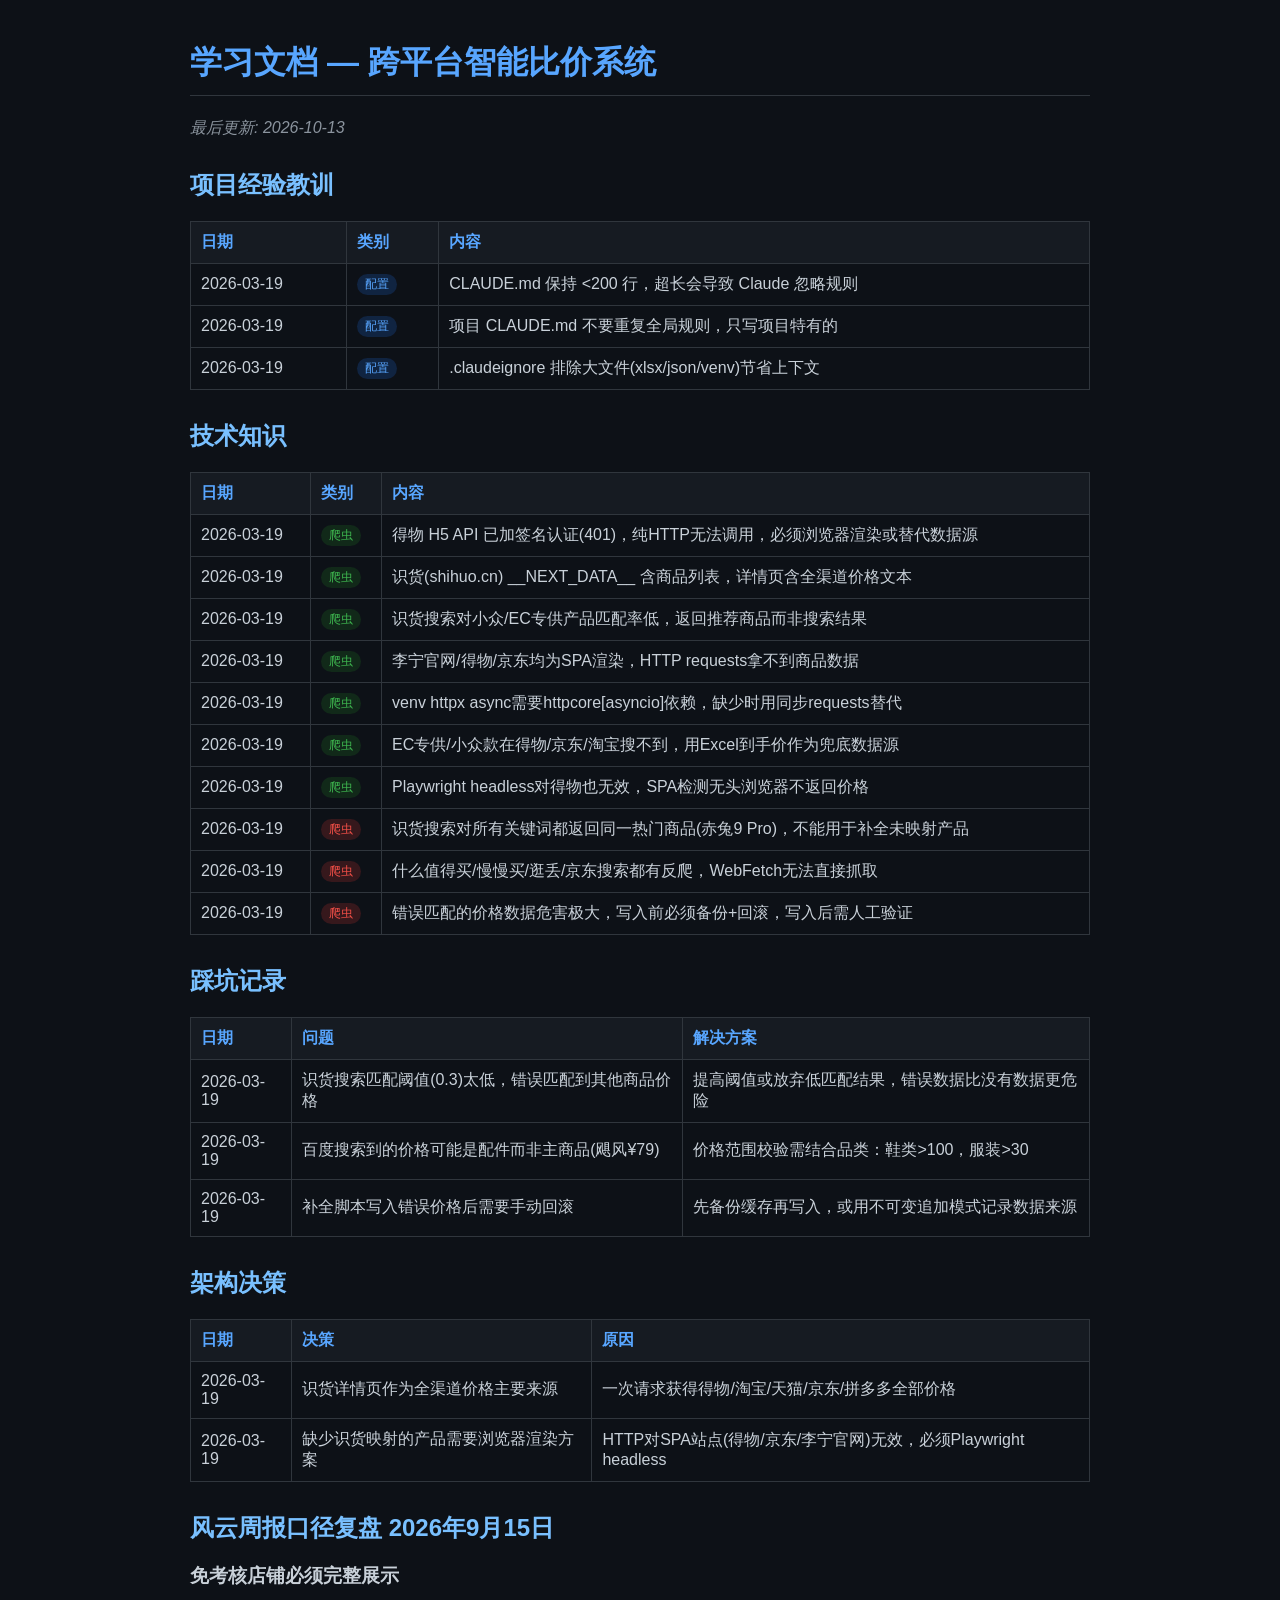
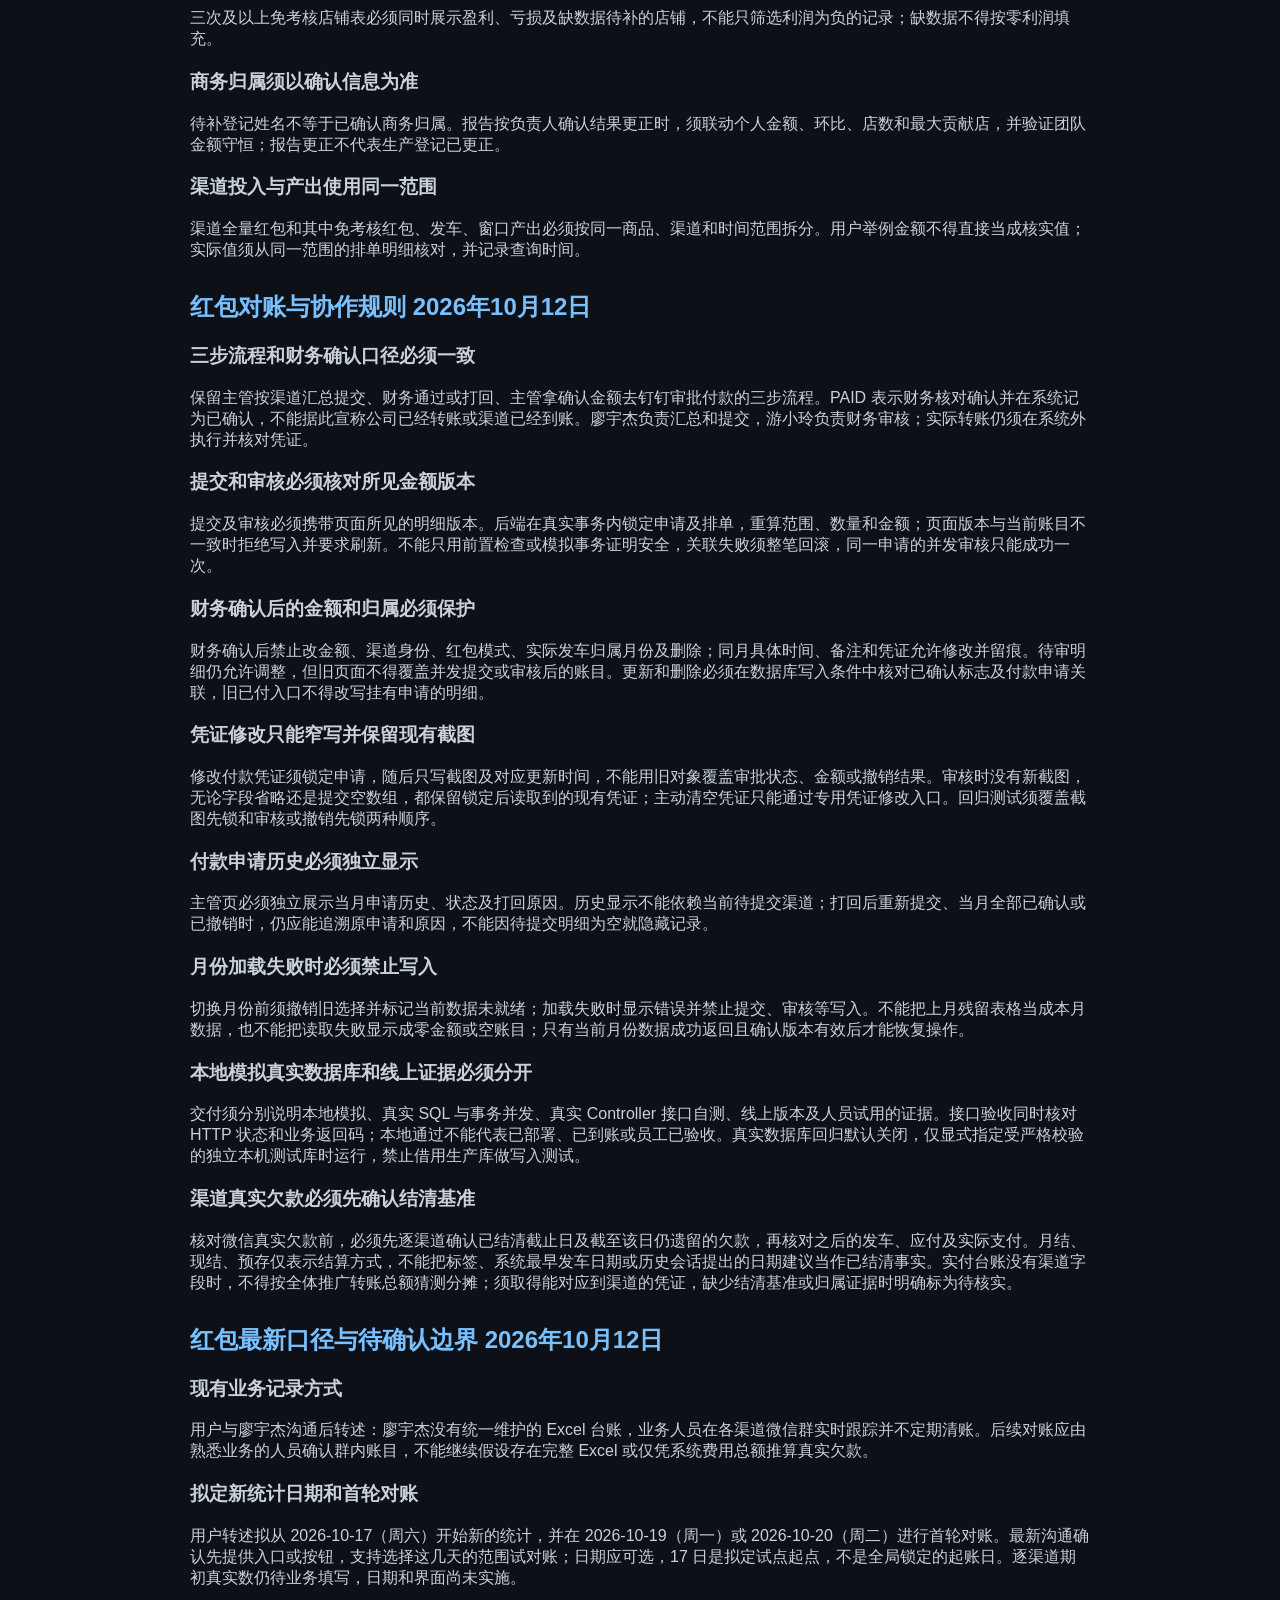
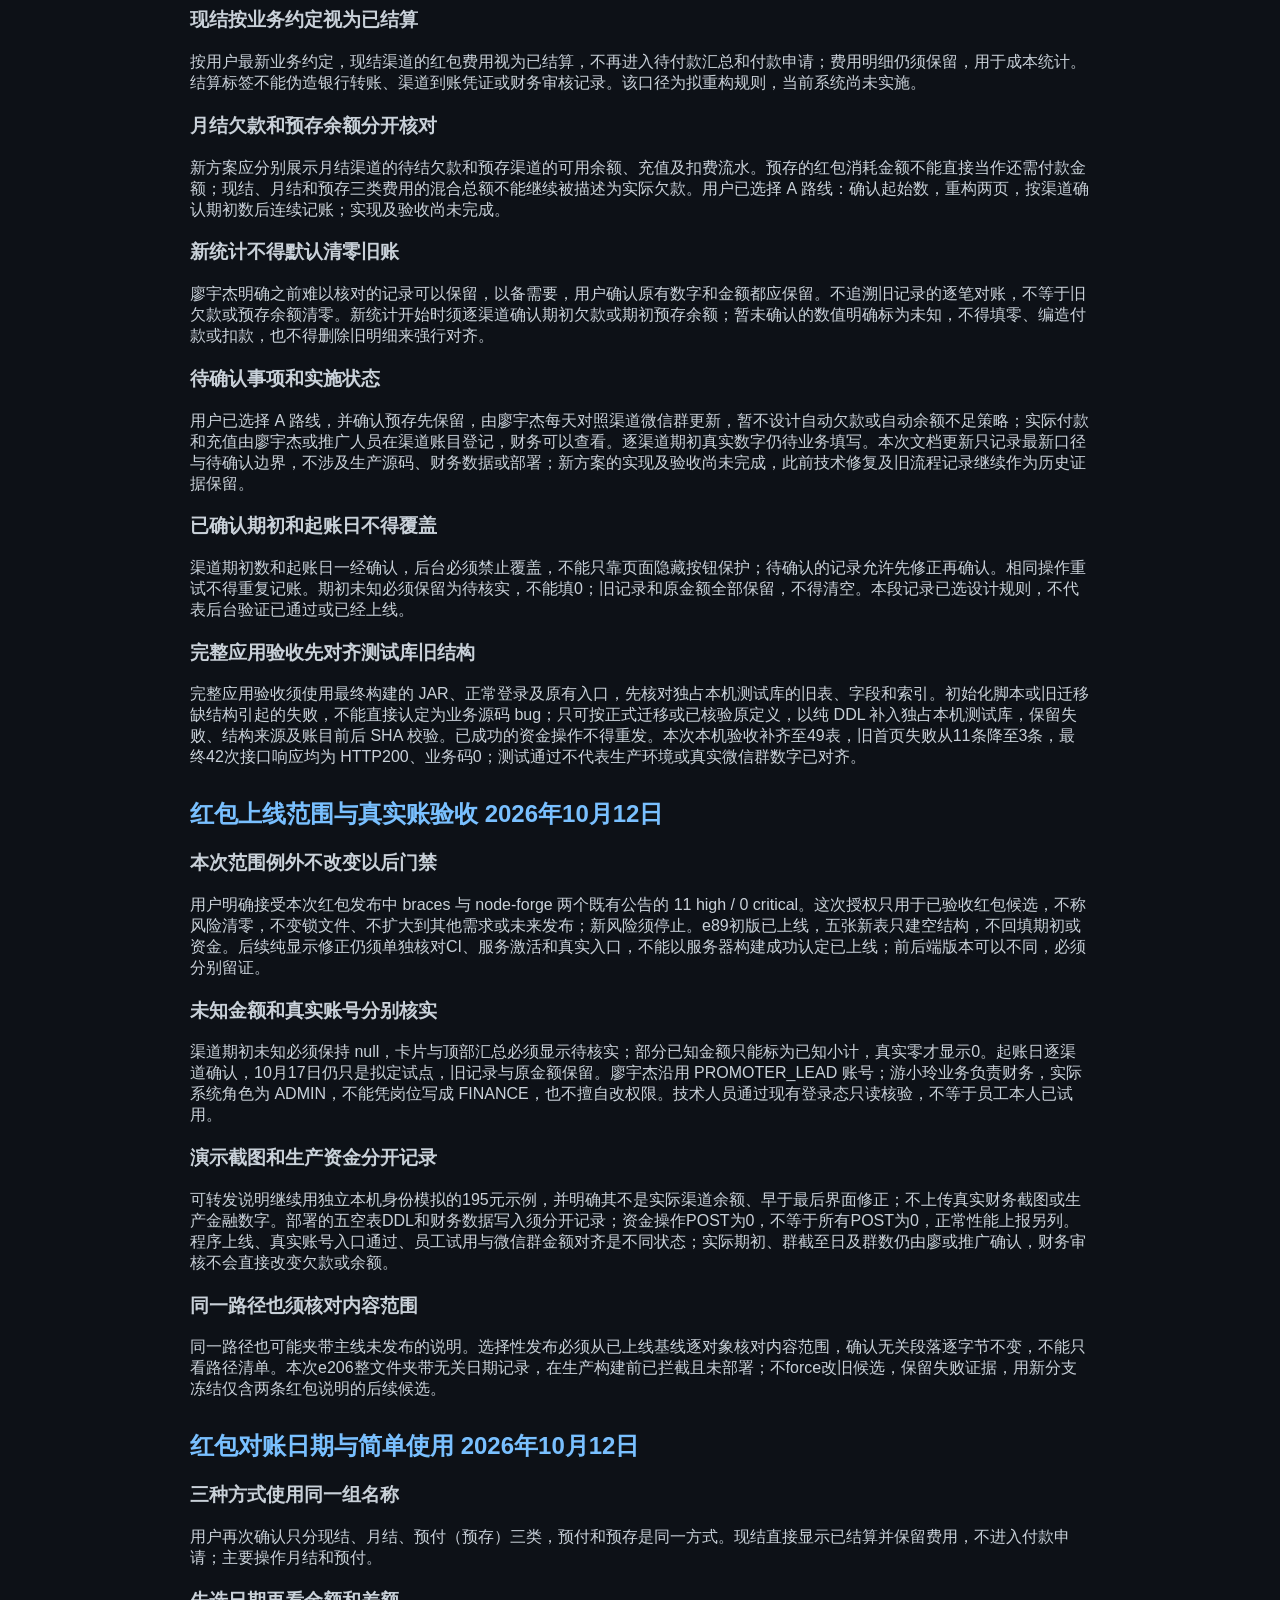
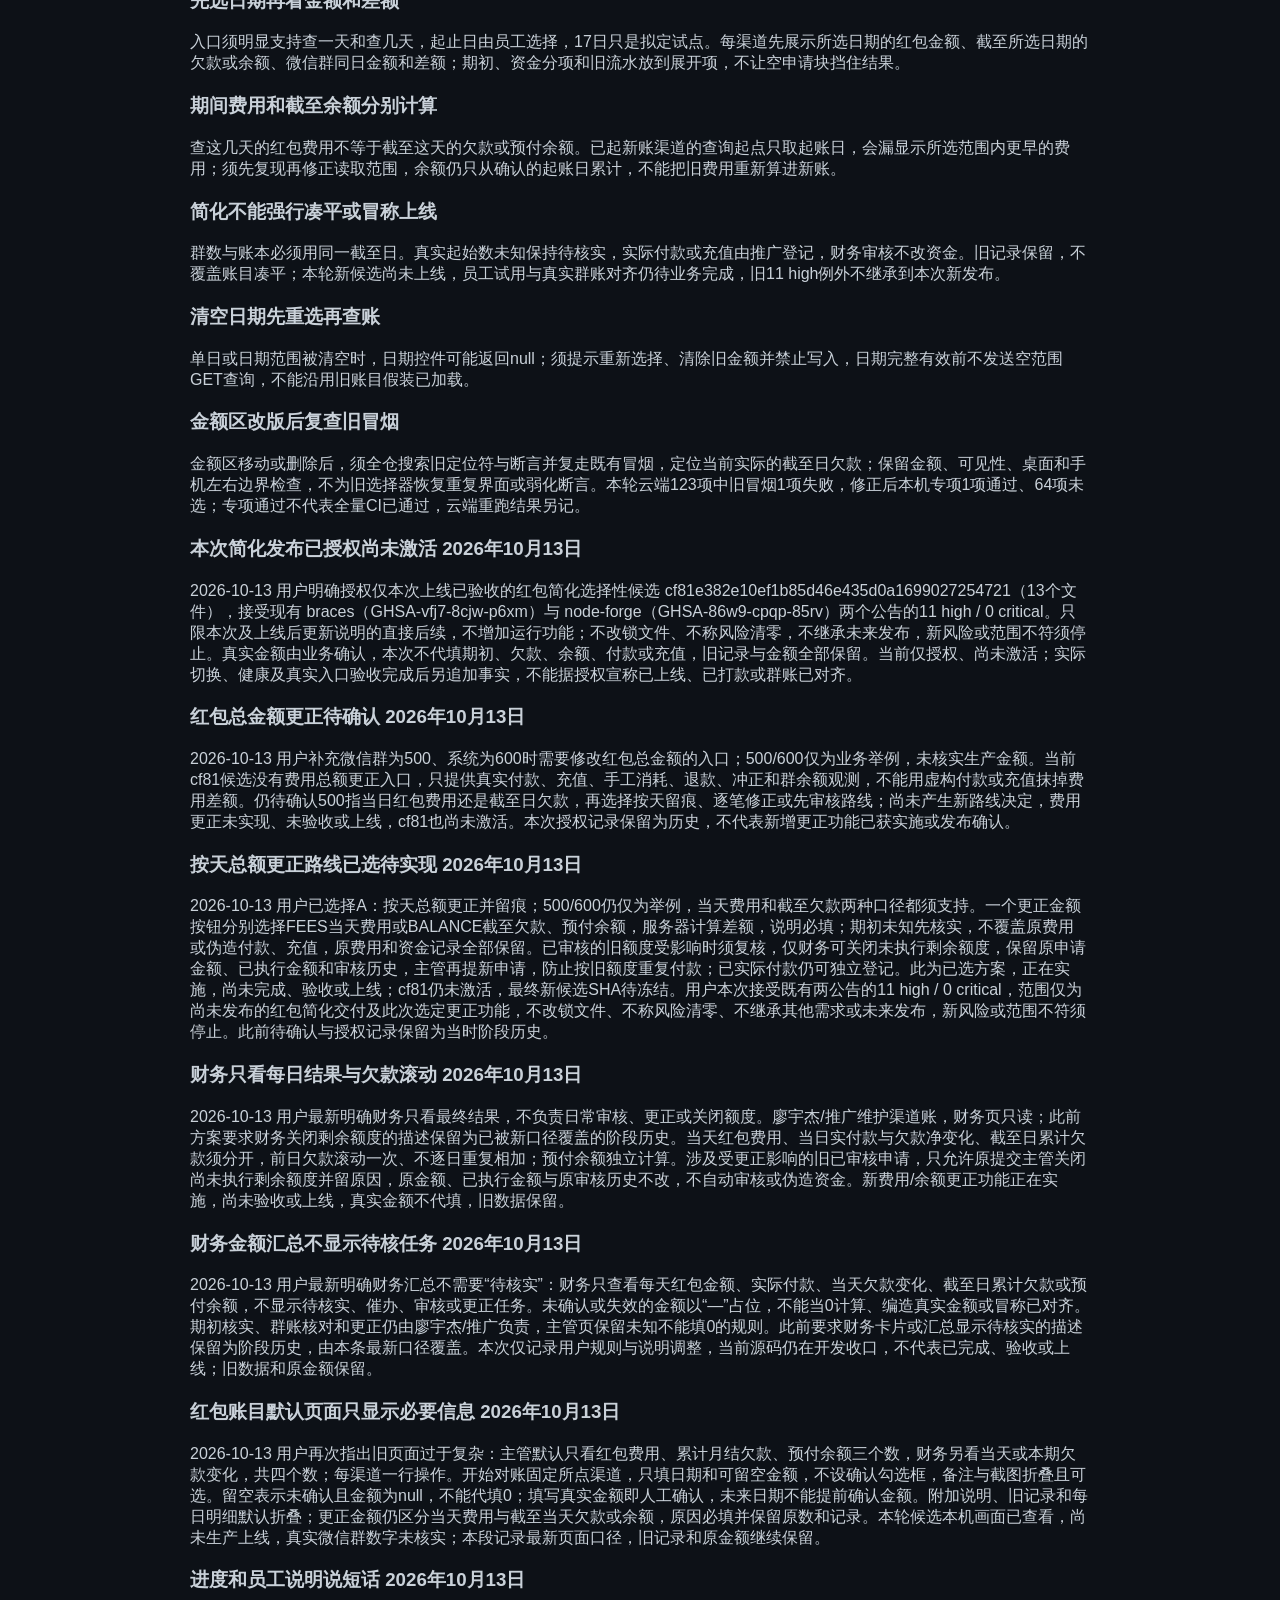
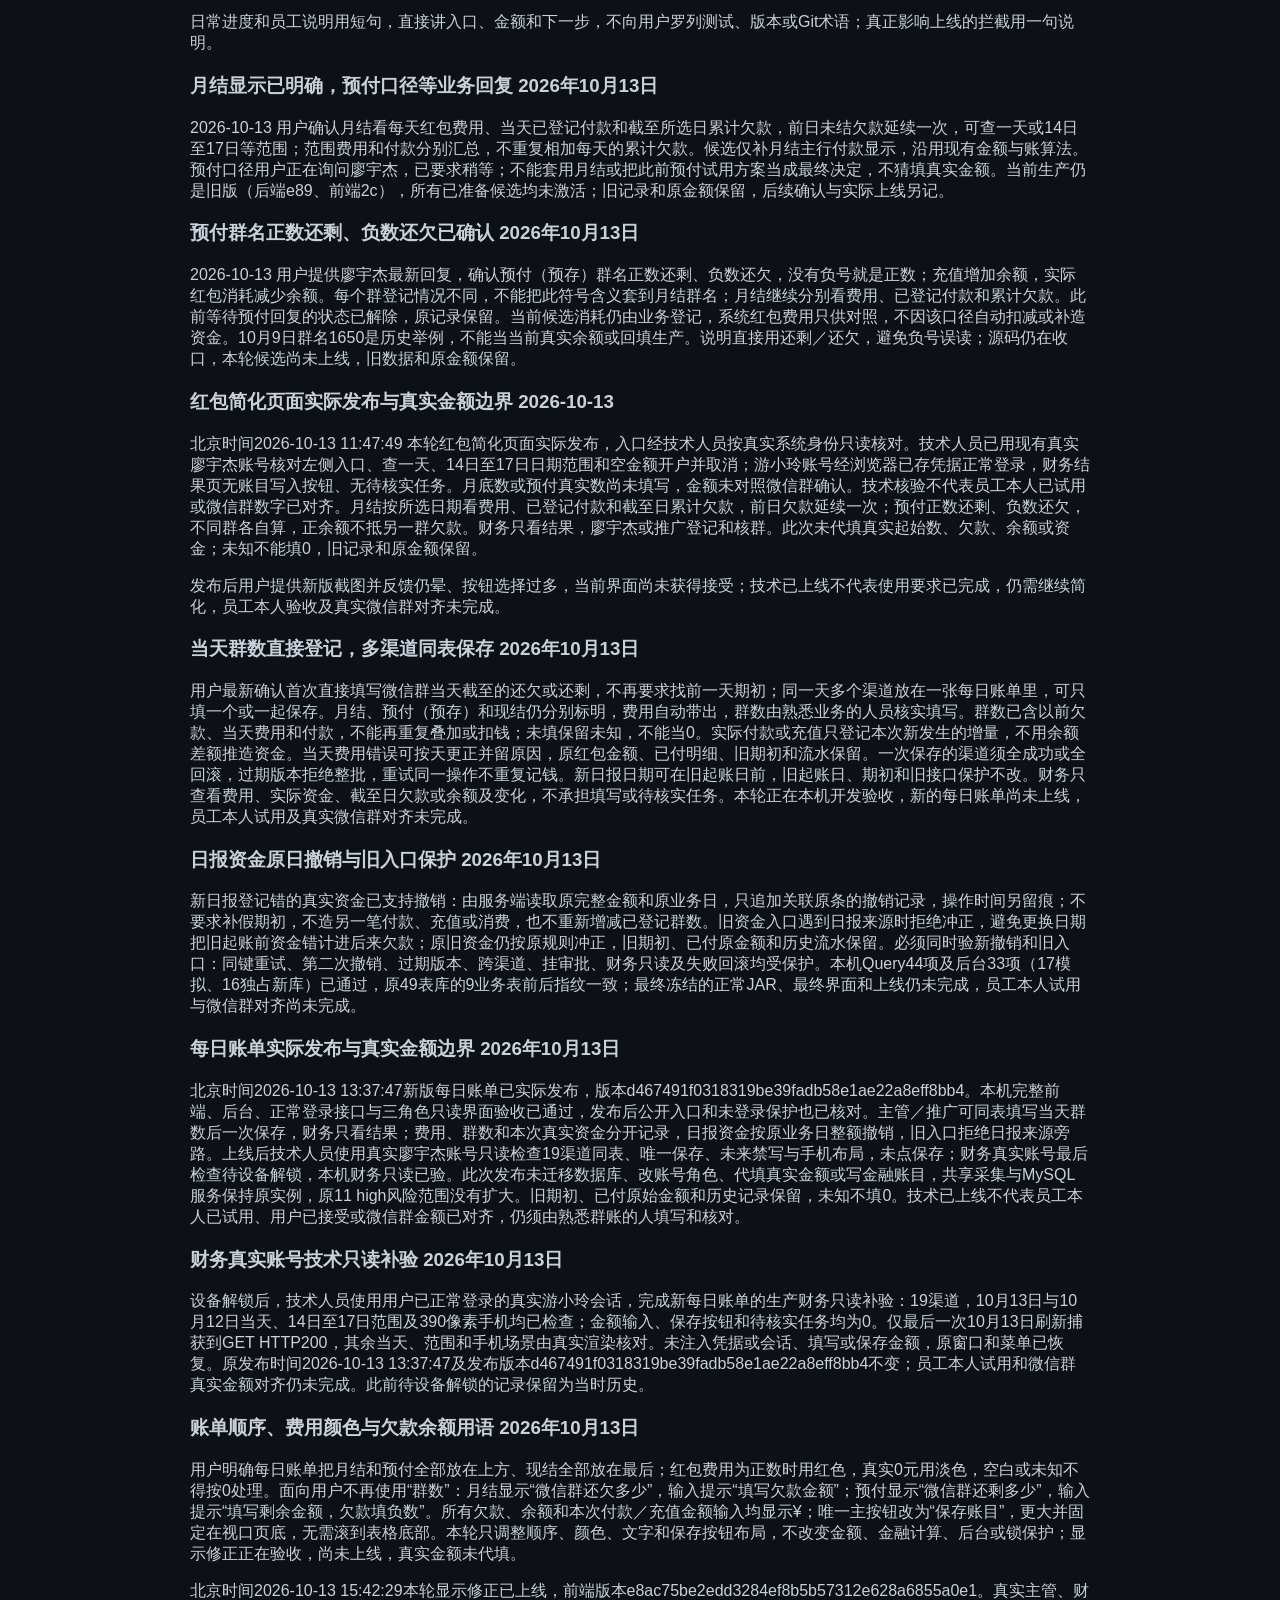
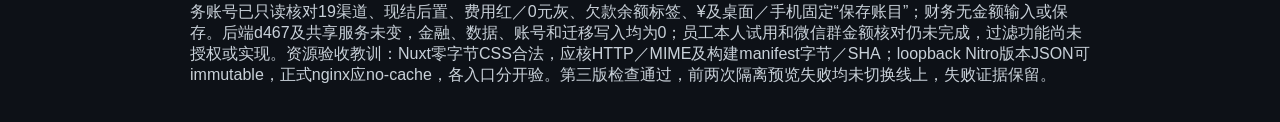
==== docs/learning.html @ 3e20b0cd "docs: record redpacket display release and verification" ====
<!DOCTYPE html>
<html lang="zh-CN">
<head>
    <meta charset="UTF-8">
    <meta name="viewport" content="width=device-width, initial-scale=1.0">
    <title>学习文档 — 跨平台智能比价系统</title>
    <style>
        body { font-family: -apple-system, BlinkMacSystemFont, 'Segoe UI', sans-serif; max-width: 900px; margin: 0 auto; padding: 20px; background: #0d1117; color: #c9d1d9; }
        h1 { color: #58a6ff; border-bottom: 1px solid #30363d; padding-bottom: 10px; }
        h2 { color: #79c0ff; margin-top: 30px; }
        table { width: 100%; border-collapse: collapse; margin: 15px 0; }
        th { background: #161b22; color: #58a6ff; padding: 10px; text-align: left; border: 1px solid #30363d; }
        td { padding: 10px; border: 1px solid #30363d; }
        tr:hover { background: #161b22; }
        .tag { display: inline-block; padding: 2px 8px; border-radius: 12px; font-size: 12px; }
        .tag-config { background: #1f6feb33; color: #58a6ff; }
        .tag-tech { background: #23862633; color: #3fb950; }
        .tag-bug { background: #da363333; color: #f85149; }
        .tag-arch { background: #a371f733; color: #bc8cff; }
        .updated { color: #8b949e; font-style: italic; }
    </style>
</head>
<body>
    <h1>学习文档 — 跨平台智能比价系统</h1>
    <p class="updated">最后更新: 2026-10-13</p>

    <h2>项目经验教训</h2>
    <table>
        <tr><th>日期</th><th>类别</th><th>内容</th></tr>
        <tr><td>2026-03-19</td><td><span class="tag tag-config">配置</span></td><td>CLAUDE.md 保持 &lt;200 行，超长会导致 Claude 忽略规则</td></tr>
        <tr><td>2026-03-19</td><td><span class="tag tag-config">配置</span></td><td>项目 CLAUDE.md 不要重复全局规则，只写项目特有的</td></tr>
        <tr><td>2026-03-19</td><td><span class="tag tag-config">配置</span></td><td>.claudeignore 排除大文件(xlsx/json/venv)节省上下文</td></tr>
    </table>

    <h2>技术知识</h2>
    <table>
        <tr><th>日期</th><th>类别</th><th>内容</th></tr>
        <tr><td>2026-03-19</td><td><span class="tag tag-tech">爬虫</span></td><td>得物 H5 API 已加签名认证(401)，纯HTTP无法调用，必须浏览器渲染或替代数据源</td></tr>
        <tr><td>2026-03-19</td><td><span class="tag tag-tech">爬虫</span></td><td>识货(shihuo.cn) __NEXT_DATA__ 含商品列表，详情页含全渠道价格文本</td></tr>
        <tr><td>2026-03-19</td><td><span class="tag tag-tech">爬虫</span></td><td>识货搜索对小众/EC专供产品匹配率低，返回推荐商品而非搜索结果</td></tr>
        <tr><td>2026-03-19</td><td><span class="tag tag-tech">爬虫</span></td><td>李宁官网/得物/京东均为SPA渲染，HTTP requests拿不到商品数据</td></tr>
        <tr><td>2026-03-19</td><td><span class="tag tag-tech">爬虫</span></td><td>venv httpx async需要httpcore[asyncio]依赖，缺少时用同步requests替代</td></tr>
        <tr><td>2026-03-19</td><td><span class="tag tag-tech">爬虫</span></td><td>EC专供/小众款在得物/京东/淘宝搜不到，用Excel到手价作为兜底数据源</td></tr>
        <tr><td>2026-03-19</td><td><span class="tag tag-tech">爬虫</span></td><td>Playwright headless对得物也无效，SPA检测无头浏览器不返回价格</td></tr>
        <tr><td>2026-03-19</td><td><span class="tag tag-bug">爬虫</span></td><td>识货搜索对所有关键词都返回同一热门商品(赤兔9 Pro)，不能用于补全未映射产品</td></tr>
        <tr><td>2026-03-19</td><td><span class="tag tag-bug">爬虫</span></td><td>什么值得买/慢慢买/逛丢/京东搜索都有反爬，WebFetch无法直接抓取</td></tr>
        <tr><td>2026-03-19</td><td><span class="tag tag-bug">爬虫</span></td><td>错误匹配的价格数据危害极大，写入前必须备份+回滚，写入后需人工验证</td></tr>
    </table>

    <h2>踩坑记录</h2>
    <table>
        <tr><th>日期</th><th>问题</th><th>解决方案</th></tr>
        <tr><td>2026-03-19</td><td>识货搜索匹配阈值(0.3)太低，错误匹配到其他商品价格</td><td>提高阈值或放弃低匹配结果，错误数据比没有数据更危险</td></tr>
        <tr><td>2026-03-19</td><td>百度搜索到的价格可能是配件而非主商品(飓风¥79)</td><td>价格范围校验需结合品类：鞋类&gt;100，服装&gt;30</td></tr>
        <tr><td>2026-03-19</td><td>补全脚本写入错误价格后需要手动回滚</td><td>先备份缓存再写入，或用不可变追加模式记录数据来源</td></tr>
    </table>

    <h2>架构决策</h2>
    <table>
        <tr><th>日期</th><th>决策</th><th>原因</th></tr>
        <tr><td>2026-03-19</td><td>识货详情页作为全渠道价格主要来源</td><td>一次请求获得得物/淘宝/天猫/京东/拼多多全部价格</td></tr>
        <tr><td>2026-03-19</td><td>缺少识货映射的产品需要浏览器渲染方案</td><td>HTTP对SPA站点(得物/京东/李宁官网)无效，必须Playwright headless</td></tr>
    </table>
    <section style="break-before: page">
    <h2>风云周报口径复盘 2026年9月15日</h2>
    <h3>免考核店铺必须完整展示</h3>
    <p>三次及以上免考核店铺表必须同时展示盈利、亏损及缺数据待补的店铺，不能只筛选利润为负的记录；缺数据不得按零利润填充。</p>
    <h3>商务归属须以确认信息为准</h3>
    <p>待补登记姓名不等于已确认商务归属。报告按负责人确认结果更正时，须联动个人金额、环比、店数和最大贡献店，并验证团队金额守恒；报告更正不代表生产登记已更正。</p>
    <h3>渠道投入与产出使用同一范围</h3>
    <p>渠道全量红包和其中免考核红包、发车、窗口产出必须按同一商品、渠道和时间范围拆分。用户举例金额不得直接当成核实值；实际值须从同一范围的排单明细核对，并记录查询时间。</p>
    <h2 style="break-after: avoid;">红包对账与协作规则 2026年10月12日</h2>
<h3 style="break-after: avoid;">三步流程和财务确认口径必须一致</h3>
<p>保留主管按渠道汇总提交、财务通过或打回、主管拿确认金额去钉钉审批付款的三步流程。PAID 表示财务核对确认并在系统记为已确认，不能据此宣称公司已经转账或渠道已经到账。廖宇杰负责汇总和提交，游小玲负责财务审核；实际转账仍须在系统外执行并核对凭证。</p>
<h3 style="break-after: avoid;">提交和审核必须核对所见金额版本</h3>
<p>提交及审核必须携带页面所见的明细版本。后端在真实事务内锁定申请及排单，重算范围、数量和金额；页面版本与当前账目不一致时拒绝写入并要求刷新。不能只用前置检查或模拟事务证明安全，关联失败须整笔回滚，同一申请的并发审核只能成功一次。</p>
<h3 style="break-after: avoid;">财务确认后的金额和归属必须保护</h3>
<p>财务确认后禁止改金额、渠道身份、红包模式、实际发车归属月份及删除；同月具体时间、备注和凭证允许修改并留痕。待审明细仍允许调整，但旧页面不得覆盖并发提交或审核后的账目。更新和删除必须在数据库写入条件中核对已确认标志及付款申请关联，旧已付入口不得改写挂有申请的明细。</p>
<h3 style="break-after: avoid;">凭证修改只能窄写并保留现有截图</h3>
<p>修改付款凭证须锁定申请，随后只写截图及对应更新时间，不能用旧对象覆盖审批状态、金额或撤销结果。审核时没有新截图，无论字段省略还是提交空数组，都保留锁定后读取到的现有凭证；主动清空凭证只能通过专用凭证修改入口。回归测试须覆盖截图先锁和审核或撤销先锁两种顺序。</p>
<h3 style="break-after: avoid;">付款申请历史必须独立显示</h3>
<p>主管页必须独立展示当月申请历史、状态及打回原因。历史显示不能依赖当前待提交渠道；打回后重新提交、当月全部已确认或已撤销时，仍应能追溯原申请和原因，不能因待提交明细为空就隐藏记录。</p>
<h3 style="break-after: avoid;">月份加载失败时必须禁止写入</h3>
<p>切换月份前须撤销旧选择并标记当前数据未就绪；加载失败时显示错误并禁止提交、审核等写入。不能把上月残留表格当成本月数据，也不能把读取失败显示成零金额或空账目；只有当前月份数据成功返回且确认版本有效后才能恢复操作。</p>
<h3 style="break-after: avoid;">本地模拟真实数据库和线上证据必须分开</h3>
<p>交付须分别说明本地模拟、真实 SQL 与事务并发、真实 Controller 接口自测、线上版本及人员试用的证据。接口验收同时核对 HTTP 状态和业务返回码；本地通过不能代表已部署、已到账或员工已验收。真实数据库回归默认关闭，仅显式指定受严格校验的独立本机测试库时运行，禁止借用生产库做写入测试。</p>
<h3 style="break-after: avoid;">渠道真实欠款必须先确认结清基准</h3>
<p>核对微信真实欠款前，必须先逐渠道确认已结清截止日及截至该日仍遗留的欠款，再核对之后的发车、应付及实际支付。月结、现结、预存仅表示结算方式，不能把标签、系统最早发车日期或历史会话提出的日期建议当作已结清事实。实付台账没有渠道字段时，不得按全体推广转账总额猜测分摊；须取得能对应到渠道的凭证，缺少结清基准或归属证据时明确标为待核实。</p>
<h2 style="break-after: avoid;">红包最新口径与待确认边界 2026年10月12日</h2>
<h3 style="break-after: avoid;">现有业务记录方式</h3>
<p>用户与廖宇杰沟通后转述：廖宇杰没有统一维护的 Excel 台账，业务人员在各渠道微信群实时跟踪并不定期清账。后续对账应由熟悉业务的人员确认群内账目，不能继续假设存在完整 Excel 或仅凭系统费用总额推算真实欠款。</p>
<h3 style="break-after: avoid;">拟定新统计日期和首轮对账</h3>
<p>用户转述拟从 2026-10-17（周六）开始新的统计，并在 2026-10-19（周一）或 2026-10-20（周二）进行首轮对账。最新沟通确认先提供入口或按钮，支持选择这几天的范围试对账；日期应可选，17 日是拟定试点起点，不是全局锁定的起账日。逐渠道期初真实数仍待业务填写，日期和界面尚未实施。</p>
<h3 style="break-after: avoid;">现结按业务约定视为已结算</h3>
<p>按用户最新业务约定，现结渠道的红包费用视为已结算，不再进入待付款汇总和付款申请；费用明细仍须保留，用于成本统计。结算标签不能伪造银行转账、渠道到账凭证或财务审核记录。该口径为拟重构规则，当前系统尚未实施。</p>
<h3 style="break-after: avoid;">月结欠款和预存余额分开核对</h3>
<p>新方案应分别展示月结渠道的待结欠款和预存渠道的可用余额、充值及扣费流水。预存的红包消耗金额不能直接当作还需付款金额；现结、月结和预存三类费用的混合总额不能继续被描述为实际欠款。用户已选择 A 路线：确认起始数，重构两页，按渠道确认期初数后连续记账；实现及验收尚未完成。</p>
<h3 style="break-after: avoid;">新统计不得默认清零旧账</h3>
<p>廖宇杰明确之前难以核对的记录可以保留，以备需要，用户确认原有数字和金额都应保留。不追溯旧记录的逐笔对账，不等于旧欠款或预存余额清零。新统计开始时须逐渠道确认期初欠款或期初预存余额；暂未确认的数值明确标为未知，不得填零、编造付款或扣款，也不得删除旧明细来强行对齐。</p>
<h3 style="break-after: avoid;">待确认事项和实施状态</h3>
<p>用户已选择 A 路线，并确认预存先保留，由廖宇杰每天对照渠道微信群更新，暂不设计自动欠款或自动余额不足策略；实际付款和充值由廖宇杰或推广人员在渠道账目登记，财务可以查看。逐渠道期初真实数字仍待业务填写。本次文档更新只记录最新口径与待确认边界，不涉及生产源码、财务数据或部署；新方案的实现及验收尚未完成，此前技术修复及旧流程记录继续作为历史证据保留。</p>
<h3 style="break-after: avoid;">已确认期初和起账日不得覆盖</h3>
<p>渠道期初数和起账日一经确认，后台必须禁止覆盖，不能只靠页面隐藏按钮保护；待确认的记录允许先修正再确认。相同操作重试不得重复记账。期初未知必须保留为待核实，不能填0；旧记录和原金额全部保留，不得清空。本段记录已选设计规则，不代表后台验证已通过或已经上线。</p>
<h3 style="break-after: avoid;">完整应用验收先对齐测试库旧结构</h3>
<p>完整应用验收须使用最终构建的 JAR、正常登录及原有入口，先核对独占本机测试库的旧表、字段和索引。初始化脚本或旧迁移缺结构引起的失败，不能直接认定为业务源码 bug；只可按正式迁移或已核验原定义，以纯 DDL 补入独占本机测试库，保留失败、结构来源及账目前后 SHA 校验。已成功的资金操作不得重发。本次本机验收补齐至49表，旧首页失败从11条降至3条，最终42次接口响应均为 HTTP200、业务码0；测试通过不代表生产环境或真实微信群数字已对齐。</p>
<h2 style="break-after: avoid;">红包上线范围与真实账验收 2026年10月12日</h2>
<h3 style="break-after: avoid;">本次范围例外不改变以后门禁</h3>
<p>用户明确接受本次红包发布中 braces 与 node-forge 两个既有公告的 11 high / 0 critical。这次授权只用于已验收红包候选，不称风险清零，不变锁文件、不扩大到其他需求或未来发布；新风险须停止。e89初版已上线，五张新表只建空结构，不回填期初或资金。后续纯显示修正仍须单独核对CI、服务激活和真实入口，不能以服务器构建成功认定已上线；前后端版本可以不同，必须分别留证。</p>
<h3 style="break-after: avoid;">未知金额和真实账号分别核实</h3>
<p>渠道期初未知必须保持 null，卡片与顶部汇总必须显示待核实；部分已知金额只能标为已知小计，真实零才显示0。起账日逐渠道确认，10月17日仍只是拟定试点，旧记录与原金额保留。廖宇杰沿用 PROMOTER_LEAD 账号；游小玲业务负责财务，实际系统角色为 ADMIN，不能凭岗位写成 FINANCE，也不擅自改权限。技术人员通过现有登录态只读核验，不等于员工本人已试用。</p>
<h3 style="break-after: avoid;">演示截图和生产资金分开记录</h3>
<p>可转发说明继续用独立本机身份模拟的195元示例，并明确其不是实际渠道余额、早于最后界面修正；不上传真实财务截图或生产金融数字。部署的五空表DDL和财务数据写入须分开记录；资金操作POST为0，不等于所有POST为0，正常性能上报另列。程序上线、真实账号入口通过、员工试用与微信群金额对齐是不同状态；实际期初、群截至日及群数仍由廖或推广确认，财务审核不会直接改变欠款或余额。</p>
<h3 style="break-after: avoid;">同一路径也须核对内容范围</h3>
<p>同一路径也可能夹带主线未发布的说明。选择性发布必须从已上线基线逐对象核对内容范围，确认无关段落逐字节不变，不能只看路径清单。本次e206整文件夹带无关日期记录，在生产构建前已拦截且未部署；不force改旧候选，保留失败证据，用新分支冻结仅含两条红包说明的后续候选。</p>
<h2 style="break-after: avoid;">红包对账日期与简单使用 2026年10月12日</h2>
<h3 style="break-after: avoid;">三种方式使用同一组名称</h3>
<p>用户再次确认只分现结、月结、预付（预存）三类，预付和预存是同一方式。现结直接显示已结算并保留费用，不进入付款申请；主要操作月结和预付。</p>
<h3 style="break-after: avoid;">先选日期再看金额和差额</h3>
<p>入口须明显支持查一天和查几天，起止日由员工选择，17日只是拟定试点。每渠道先展示所选日期的红包金额、截至所选日期的欠款或余额、微信群同日金额和差额；期初、资金分项和旧流水放到展开项，不让空申请块挡住结果。</p>
<h3 style="break-after: avoid;">期间费用和截至余额分别计算</h3>
<p>查这几天的红包费用不等于截至这天的欠款或预付余额。已起新账渠道的查询起点只取起账日，会漏显示所选范围内更早的费用；须先复现再修正读取范围，余额仍只从确认的起账日累计，不能把旧费用重新算进新账。</p>
<h3 style="break-after: avoid;">简化不能强行凑平或冒称上线</h3>
<p>群数与账本必须用同一截至日。真实起始数未知保持待核实，实际付款或充值由推广登记，财务审核不改资金。旧记录保留，不覆盖账目凑平；本轮新候选尚未上线，员工试用与真实群账对齐仍待业务完成，旧11 high例外不继承到本次新发布。</p>
<h3 style="break-after: avoid;">清空日期先重选再查账</h3>
<p>单日或日期范围被清空时，日期控件可能返回null；须提示重新选择、清除旧金额并禁止写入，日期完整有效前不发送空范围GET查询，不能沿用旧账目假装已加载。</p>
<h3 style="break-after: avoid;">金额区改版后复查旧冒烟</h3>
<p>金额区移动或删除后，须全仓搜索旧定位符与断言并复走既有冒烟，定位当前实际的截至日欠款；保留金额、可见性、桌面和手机左右边界检查，不为旧选择器恢复重复界面或弱化断言。本轮云端123项中旧冒烟1项失败，修正后本机专项1项通过、64项未选；专项通过不代表全量CI已通过，云端重跑结果另记。</p>
<h3 style="break-after: avoid;">本次简化发布已授权尚未激活 2026年10月13日</h3>
<p>2026-10-13 用户明确授权仅本次上线已验收的红包简化选择性候选 cf81e382e10ef1b85d46e435d0a1699027254721（13个文件），接受现有 braces（GHSA-vfj7-8cjw-p6xm）与 node-forge（GHSA-86w9-cpqp-85rv）两个公告的11 high / 0 critical。只限本次及上线后更新说明的直接后续，不增加运行功能；不改锁文件、不称风险清零，不继承未来发布，新风险或范围不符须停止。真实金额由业务确认，本次不代填期初、欠款、余额、付款或充值，旧记录与金额全部保留。当前仅授权、尚未激活；实际切换、健康及真实入口验收完成后另追加事实，不能据授权宣称已上线、已打款或群账已对齐。</p>
<h3 style="break-after: avoid;">红包总金额更正待确认 2026年10月13日</h3>
<p>2026-10-13 用户补充微信群为500、系统为600时需要修改红包总金额的入口；500/600仅为业务举例，未核实生产金额。当前cf81候选没有费用总额更正入口，只提供真实付款、充值、手工消耗、退款、冲正和群余额观测，不能用虚构付款或充值抹掉费用差额。仍待确认500指当日红包费用还是截至日欠款，再选择按天留痕、逐笔修正或先审核路线；尚未产生新路线决定，费用更正未实现、未验收或上线，cf81也尚未激活。本次授权记录保留为历史，不代表新增更正功能已获实施或发布确认。</p>
<h3 style="break-after: avoid;">按天总额更正路线已选待实现 2026年10月13日</h3>
<p>2026-10-13 用户已选择A：按天总额更正并留痕；500/600仍仅为举例，当天费用和截至欠款两种口径都须支持。一个更正金额按钮分别选择FEES当天费用或BALANCE截至欠款、预付余额，服务器计算差额，说明必填；期初未知先核实，不覆盖原费用或伪造付款、充值，原费用和资金记录全部保留。已审核的旧额度受影响时须复核，仅财务可关闭未执行剩余额度，保留原申请金额、已执行金额和审核历史，主管再提新申请，防止按旧额度重复付款；已实际付款仍可独立登记。此为已选方案，正在实施，尚未完成、验收或上线；cf81仍未激活，最终新候选SHA待冻结。用户本次接受既有两公告的11 high / 0 critical，范围仅为尚未发布的红包简化交付及此次选定更正功能，不改锁文件、不称风险清零、不继承其他需求或未来发布，新风险或范围不符须停止。此前待确认与授权记录保留为当时阶段历史。</p>
<h3 style="break-after: avoid;">财务只看每日结果与欠款滚动 2026年10月13日</h3>
<p>2026-10-13 用户最新明确财务只看最终结果，不负责日常审核、更正或关闭额度。廖宇杰/推广维护渠道账，财务页只读；此前方案要求财务关闭剩余额度的描述保留为已被新口径覆盖的阶段历史。当天红包费用、当日实付款与欠款净变化、截至日累计欠款须分开，前日欠款滚动一次、不逐日重复相加；预付余额独立计算。涉及受更正影响的旧已审核申请，只允许原提交主管关闭尚未执行剩余额度并留原因，原金额、已执行金额与原审核历史不改，不自动审核或伪造资金。新费用/余额更正功能正在实施，尚未验收或上线，真实金额不代填，旧数据保留。</p>
<h3 style="break-after: avoid;">财务金额汇总不显示待核任务 2026年10月13日</h3>
<p>2026-10-13 用户最新明确财务汇总不需要“待核实”：财务只查看每天红包金额、实际付款、当天欠款变化、截至日累计欠款或预付余额，不显示待核实、催办、审核或更正任务。未确认或失效的金额以“—”占位，不能当0计算、编造真实金额或冒称已对齐。期初核实、群账核对和更正仍由廖宇杰/推广负责，主管页保留未知不能填0的规则。此前要求财务卡片或汇总显示待核实的描述保留为阶段历史，由本条最新口径覆盖。本次仅记录用户规则与说明调整，当前源码仍在开发收口，不代表已完成、验收或上线；旧数据和原金额保留。</p>
<h3 style="break-after: avoid;">红包账目默认页面只显示必要信息 2026年10月13日</h3>
<p>2026-10-13 用户再次指出旧页面过于复杂：主管默认只看红包费用、累计月结欠款、预付余额三个数，财务另看当天或本期欠款变化，共四个数；每渠道一行操作。开始对账固定所点渠道，只填日期和可留空金额，不设确认勾选框，备注与截图折叠且可选。留空表示未确认且金额为null，不能代填0；填写真实金额即人工确认，未来日期不能提前确认金额。附加说明、旧记录和每日明细默认折叠；更正金额仍区分当天费用与截至当天欠款或余额，原因必填并保留原数和记录。本轮候选本机画面已查看，尚未生产上线，真实微信群数字未核实；本段记录最新页面口径，旧记录和原金额继续保留。</p>
<h3 style="break-after: avoid;">进度和员工说明说短话 2026年10月13日</h3>
<p>日常进度和员工说明用短句，直接讲入口、金额和下一步，不向用户罗列测试、版本或Git术语；真正影响上线的拦截用一句说明。</p>
<h3 style="break-after: avoid;">月结显示已明确，预付口径等业务回复 2026年10月13日</h3>
<p>2026-10-13 用户确认月结看每天红包费用、当天已登记付款和截至所选日累计欠款，前日未结欠款延续一次，可查一天或14日至17日等范围；范围费用和付款分别汇总，不重复相加每天的累计欠款。候选仅补月结主行付款显示，沿用现有金额与账算法。预付口径用户正在询问廖宇杰，已要求稍等；不能套用月结或把此前预付试用方案当成最终决定，不猜填真实金额。当前生产仍是旧版（后端e89、前端2c），所有已准备候选均未激活；旧记录和原金额保留，后续确认与实际上线另记。</p>
<h3 style="break-after: avoid;">预付群名正数还剩、负数还欠已确认 2026年10月13日</h3>
<p>2026-10-13 用户提供廖宇杰最新回复，确认预付（预存）群名正数还剩、负数还欠，没有负号就是正数；充值增加余额，实际红包消耗减少余额。每个群登记情况不同，不能把此符号含义套到月结群名；月结继续分别看费用、已登记付款和累计欠款。此前等待预付回复的状态已解除，原记录保留。当前候选消耗仍由业务登记，系统红包费用只供对照，不因该口径自动扣减或补造资金。10月9日群名1650是历史举例，不能当当前真实余额或回填生产。说明直接用还剩／还欠，避免负号误读；源码仍在收口，本轮候选尚未上线，旧数据和原金额保留。</p>
<h3 style="break-after: avoid;">红包简化页面实际发布与真实金额边界 2026-10-13</h3>
<p>北京时间2026-10-13 11:47:49 本轮红包简化页面实际发布，入口经技术人员按真实系统身份只读核对。技术人员已用现有真实廖宇杰账号核对左侧入口、查一天、14日至17日日期范围和空金额开户并取消；游小玲账号经浏览器已存凭据正常登录，财务结果页无账目写入按钮、无待核实任务。月底数或预付真实数尚未填写，金额未对照微信群确认。技术核验不代表员工本人已试用或微信群数字已对齐。月结按所选日期看费用、已登记付款和截至日累计欠款，前日欠款延续一次；预付正数还剩、负数还欠，不同群各自算，正余额不抵另一群欠款。财务只看结果，廖宇杰或推广登记和核群。此次未代填真实起始数、欠款、余额或资金；未知不能填0，旧记录和原金额保留。</p>
<p>发布后用户提供新版截图并反馈仍晕、按钮选择过多，当前界面尚未获得接受；技术已上线不代表使用要求已完成，仍需继续简化，员工本人验收及真实微信群对齐未完成。</p>
<h3 style="break-after: avoid;">当天群数直接登记，多渠道同表保存 2026年10月13日</h3>
<p>用户最新确认首次直接填写微信群当天截至的还欠或还剩，不再要求找前一天期初；同一天多个渠道放在一张每日账单里，可只填一个或一起保存。月结、预付（预存）和现结仍分别标明，费用自动带出，群数由熟悉业务的人员核实填写。群数已含以前欠款、当天费用和付款，不能再重复叠加或扣钱；未填保留未知，不能当0。实际付款或充值只登记本次新发生的增量，不用余额差额推造资金。当天费用错误可按天更正并留原因，原红包金额、已付明细、旧期初和流水保留。一次保存的渠道须全成功或全回滚，过期版本拒绝整批，重试同一操作不重复记钱。新日报日期可在旧起账日前，旧起账日、期初和旧接口保护不改。财务只查看费用、实际资金、截至日欠款或余额及变化，不承担填写或待核实任务。本轮正在本机开发验收，新的每日账单尚未上线，员工本人试用及真实微信群对齐未完成。</p>
<h3 style="break-after: avoid;">日报资金原日撤销与旧入口保护 2026年10月13日</h3>
<p>新日报登记错的真实资金已支持撤销：由服务端读取原完整金额和原业务日，只追加关联原条的撤销记录，操作时间另留痕；不要求补假期初，不造另一笔付款、充值或消费，也不重新增减已登记群数。旧资金入口遇到日报来源时拒绝冲正，避免更换日期把旧起账前资金错计进后来欠款；原旧资金仍按原规则冲正，旧期初、已付原金额和历史流水保留。必须同时验新撤销和旧入口：同键重试、第二次撤销、过期版本、跨渠道、挂审批、财务只读及失败回滚均受保护。本机Query44项及后台33项（17模拟、16独占新库）已通过，原49表库的9业务表前后指纹一致；最终冻结的正常JAR、最终界面和上线仍未完成，员工本人试用与微信群对齐尚未完成。</p>
<h3 style="break-after: avoid;">每日账单实际发布与真实金额边界 2026年10月13日</h3>
<p>北京时间2026-10-13 13:37:47新版每日账单已实际发布，版本d467491f0318319be39fadb58e1ae22a8eff8bb4。本机完整前端、后台、正常登录接口与三角色只读界面验收已通过，发布后公开入口和未登录保护也已核对。主管／推广可同表填写当天群数后一次保存，财务只看结果；费用、群数和本次真实资金分开记录，日报资金按原业务日整额撤销，旧入口拒绝日报来源旁路。上线后技术人员使用真实廖宇杰账号只读检查19渠道同表、唯一保存、未来禁写与手机布局，未点保存；财务真实账号最后检查待设备解锁，本机财务只读已验。此次发布未迁移数据库、改账号角色、代填真实金额或写金融账目，共享采集与MySQL服务保持原实例，原11 high风险范围没有扩大。旧期初、已付原始金额和历史记录保留，未知不填0。技术已上线不代表员工本人已试用、用户已接受或微信群金额已对齐，仍须由熟悉群账的人填写和核对。</p>
<div style="break-inside: avoid;"><h3>财务真实账号技术只读补验 2026年10月13日</h3><p>设备解锁后，技术人员使用用户已正常登录的真实游小玲会话，完成新每日账单的生产财务只读补验：19渠道，10月13日与10月12日当天、14日至17日范围及390像素手机均已检查；金额输入、保存按钮和待核实任务均为0。仅最后一次10月13日刷新捕获到GET HTTP200，其余当天、范围和手机场景由真实渲染核对。未注入凭据或会话、填写或保存金额，原窗口和菜单已恢复。原发布时间2026-10-13 13:37:47及发布版本d467491f0318319be39fadb58e1ae22a8eff8bb4不变；员工本人试用和微信群真实金额对齐仍未完成。此前待设备解锁的记录保留为当时历史。</p></div>
<div style="break-inside: avoid;"><h3>账单顺序、费用颜色与欠款余额用语 2026年10月13日</h3><p>用户明确每日账单把月结和预付全部放在上方、现结全部放在最后；红包费用为正数时用红色，真实0元用淡色，空白或未知不得按0处理。面向用户不再使用“群数”：月结显示“微信群还欠多少”，输入提示“填写欠款金额”；预付显示“微信群还剩多少”，输入提示“填写剩余金额，欠款填负数”。所有欠款、余额和本次付款／充值金额输入均显示¥；唯一主按钮改为“保存账目”，更大并固定在视口页底，无需滚到表格底部。本轮只调整顺序、颜色、文字和保存按钮布局，不改变金额、金融计算、后台或锁保护；显示修正正在验收，尚未上线，真实金额未代填。</p></div>
<p>北京时间2026-10-13 15:42:29本轮显示修正已上线，前端版本e8ac75be2edd3284ef8b5b57312e628a6855a0e1。真实主管、财务账号已只读核对19渠道、现结后置、费用红／0元灰、欠款余额标签、¥及桌面／手机固定“保存账目”；财务无金额输入或保存。后端d467及共享服务未变，金融、数据、账号和迁移写入均为0；员工本人试用和微信群金额核对仍未完成，过滤功能尚未授权或实现。资源验收教训：Nuxt零字节CSS合法，应核HTTP／MIME及构建manifest字节／SHA；loopback Nitro版本JSON可immutable，正式nginx应no-cache，各入口分开验。第三版检查通过，前两次隔离预览失败均未切换线上，失败证据保留。</p>
</section>
</body>
</html>
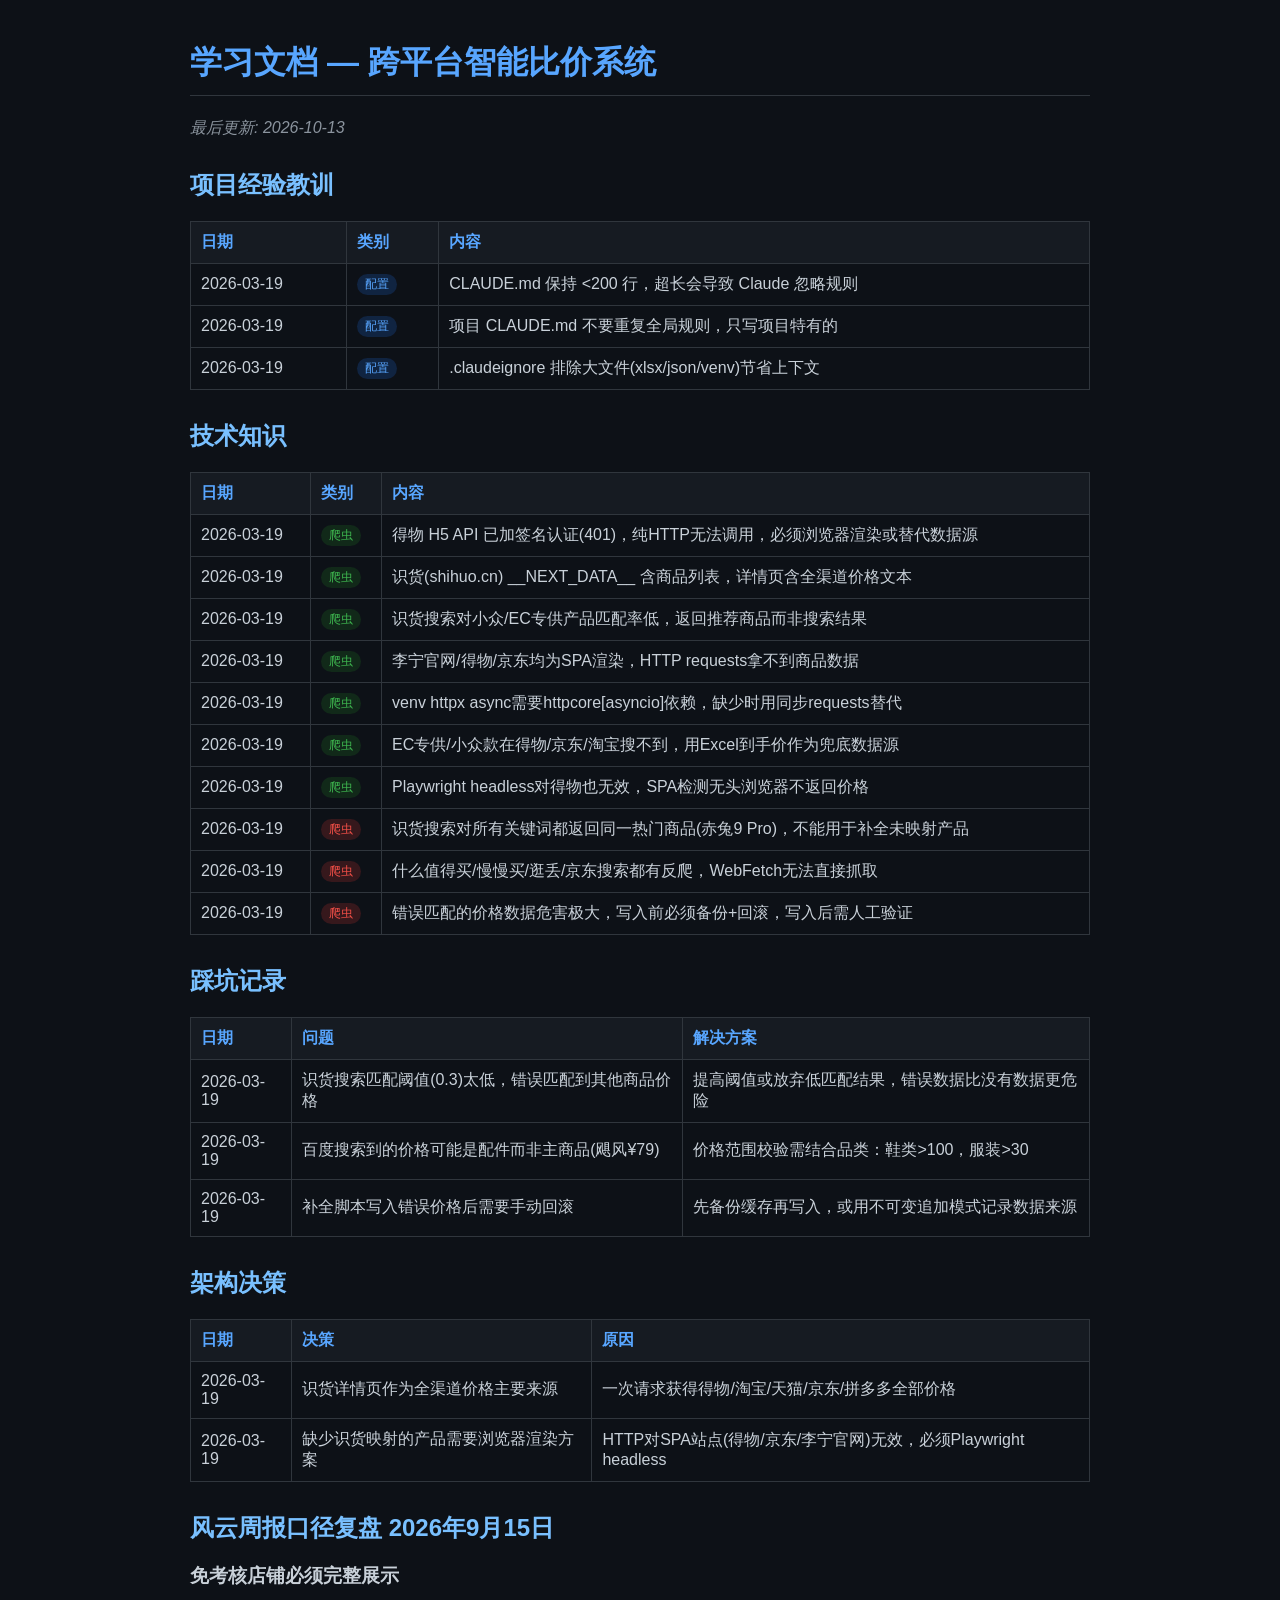
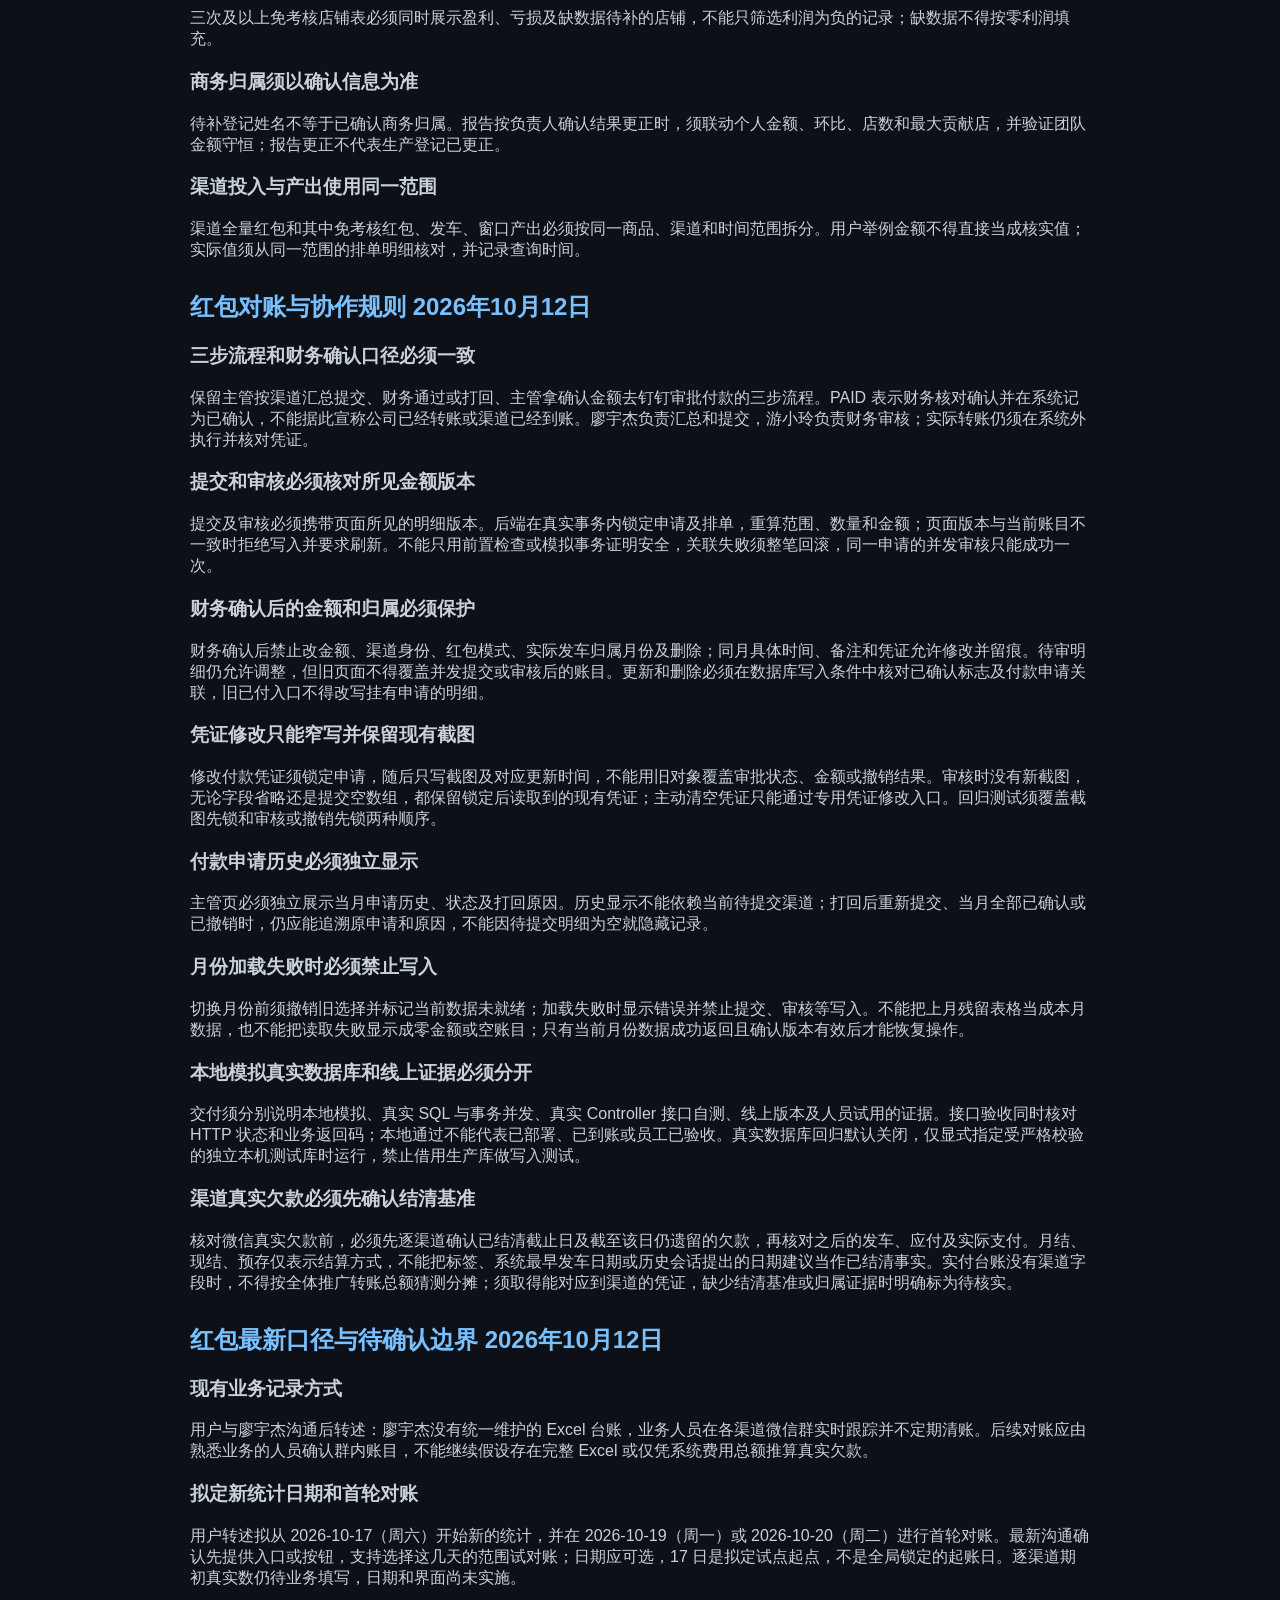
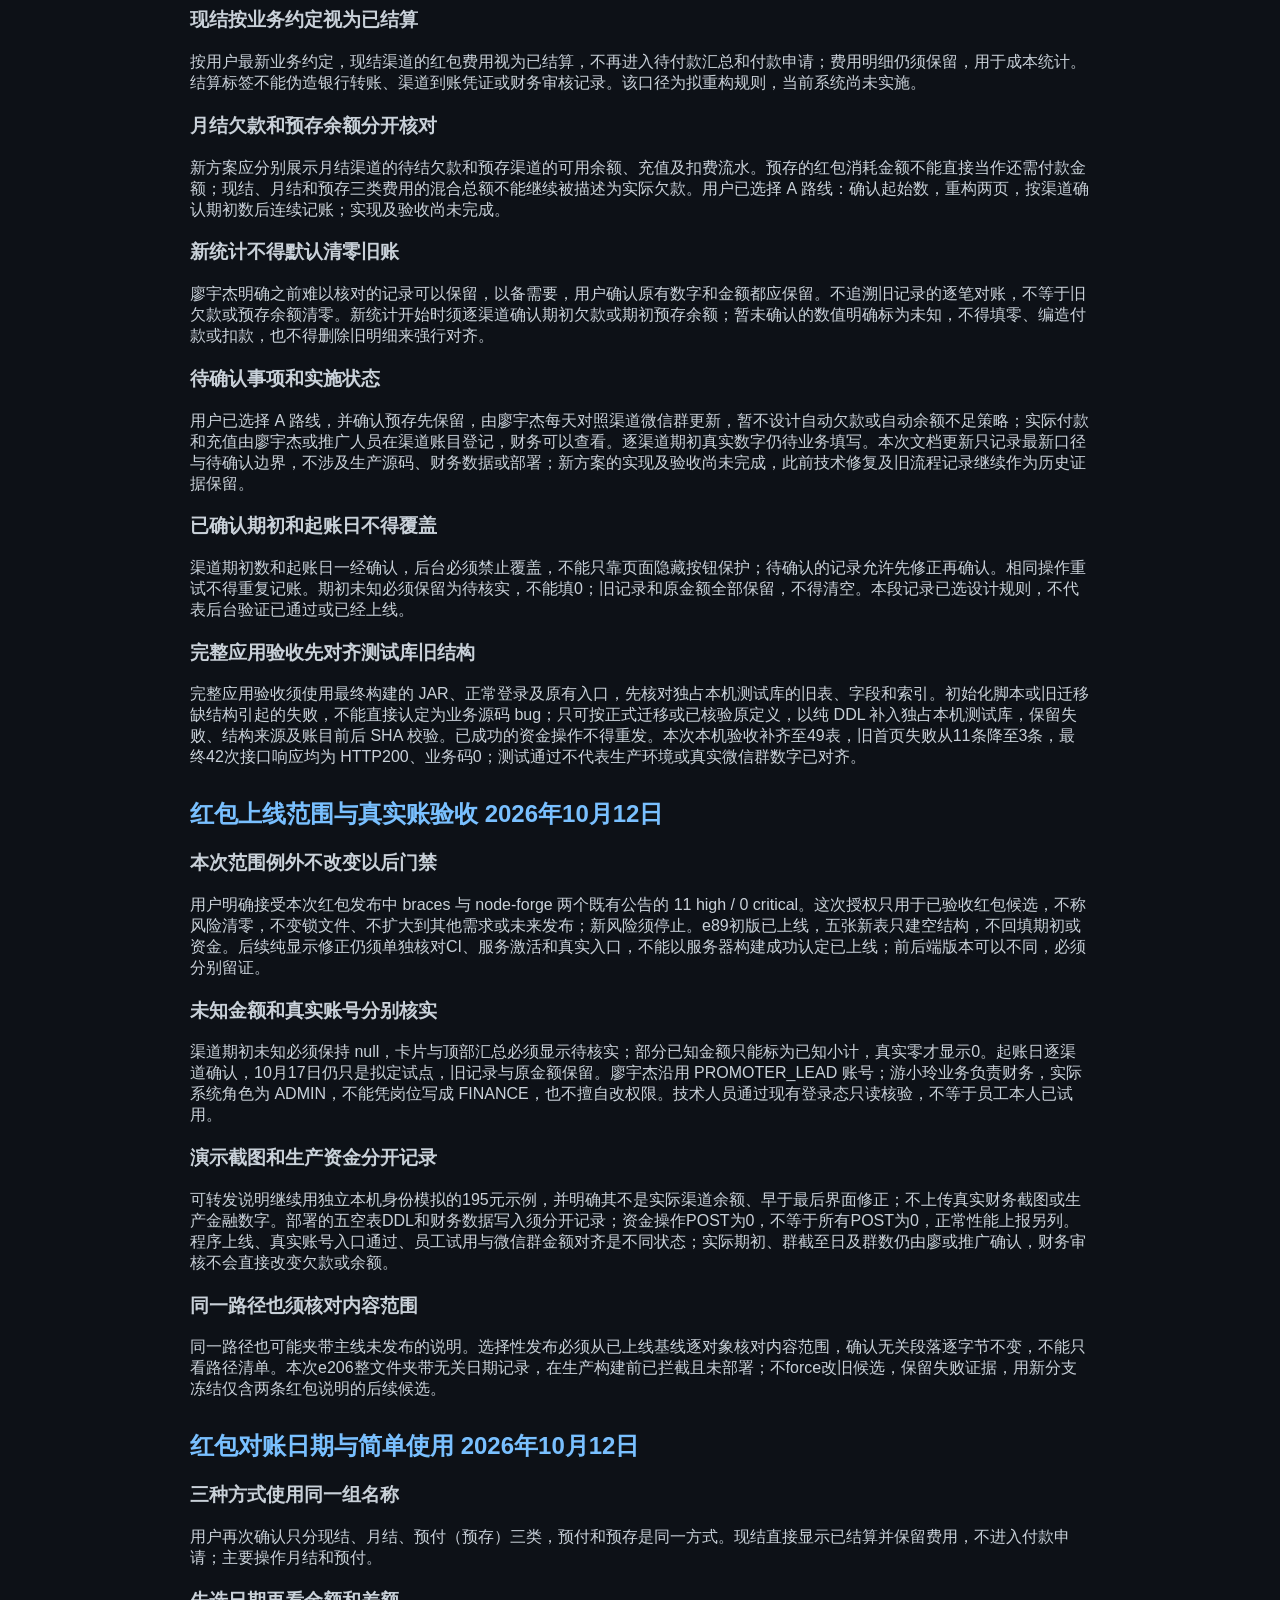
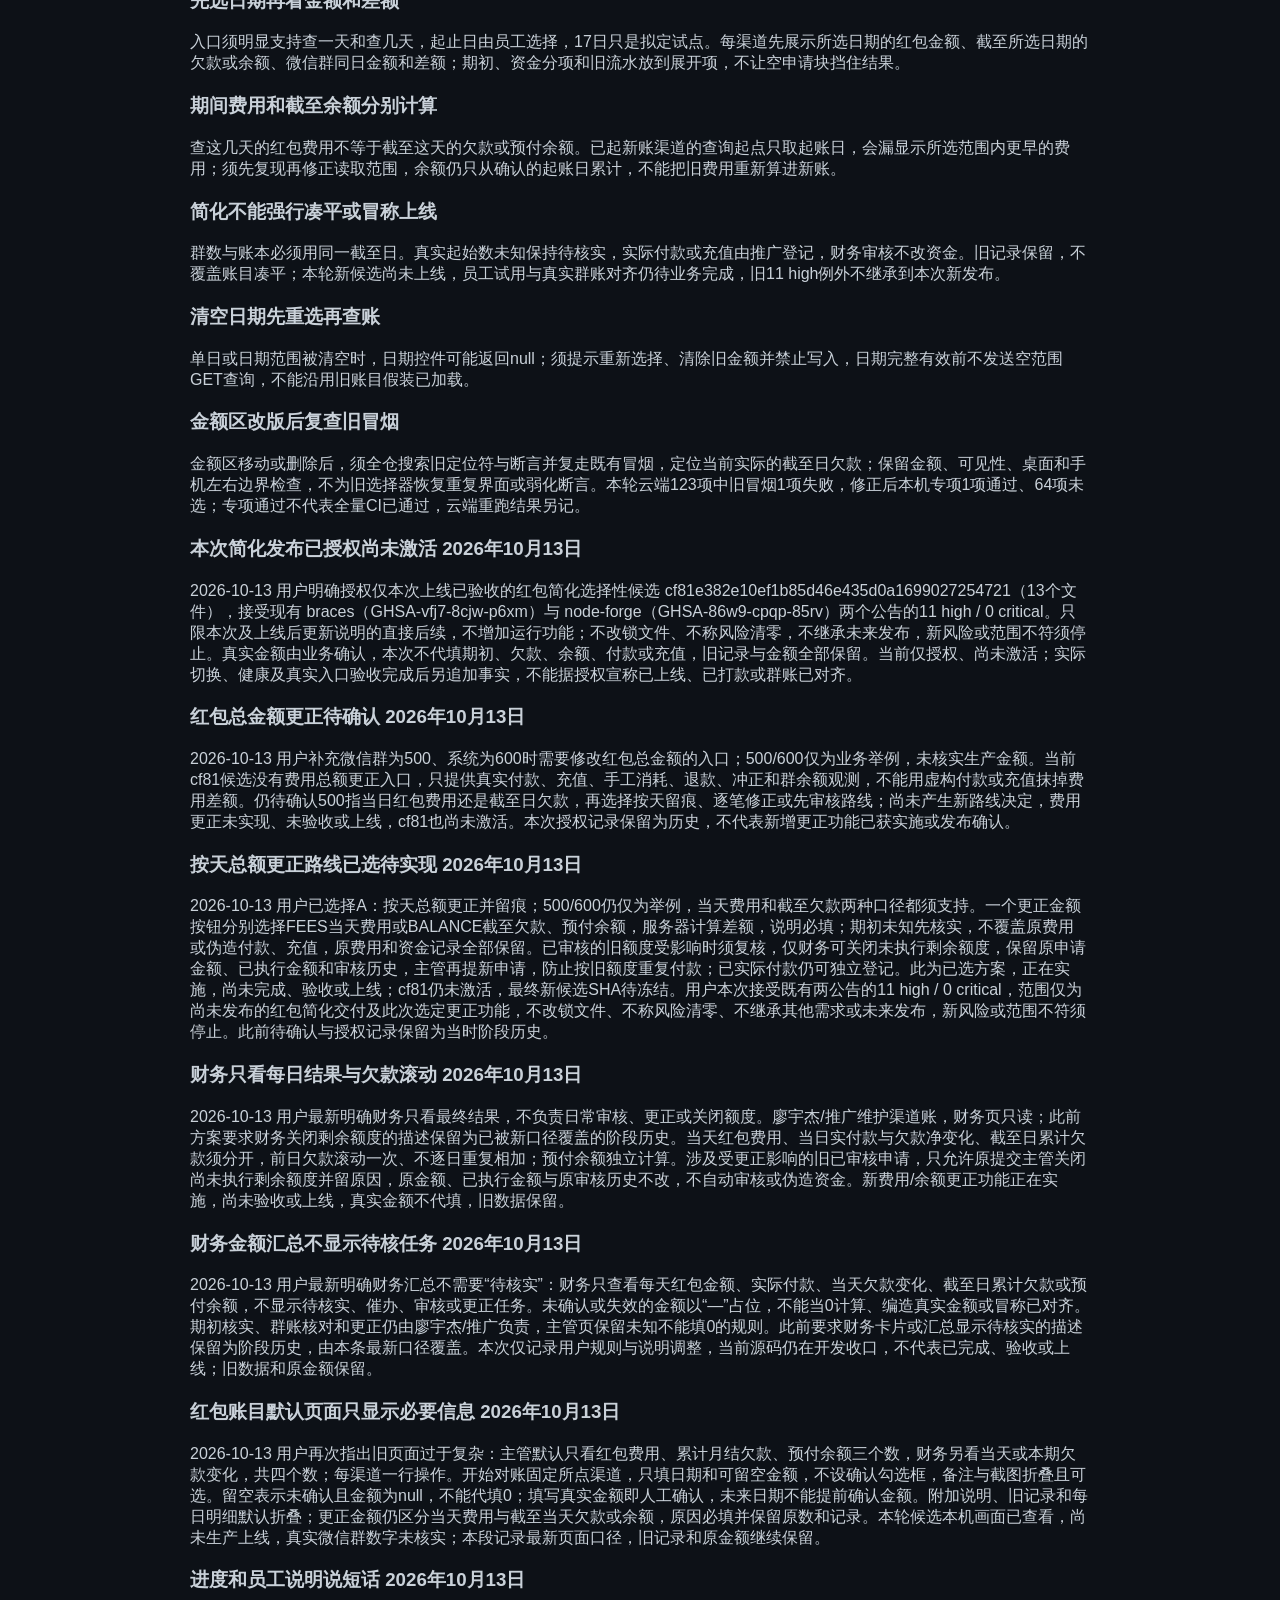
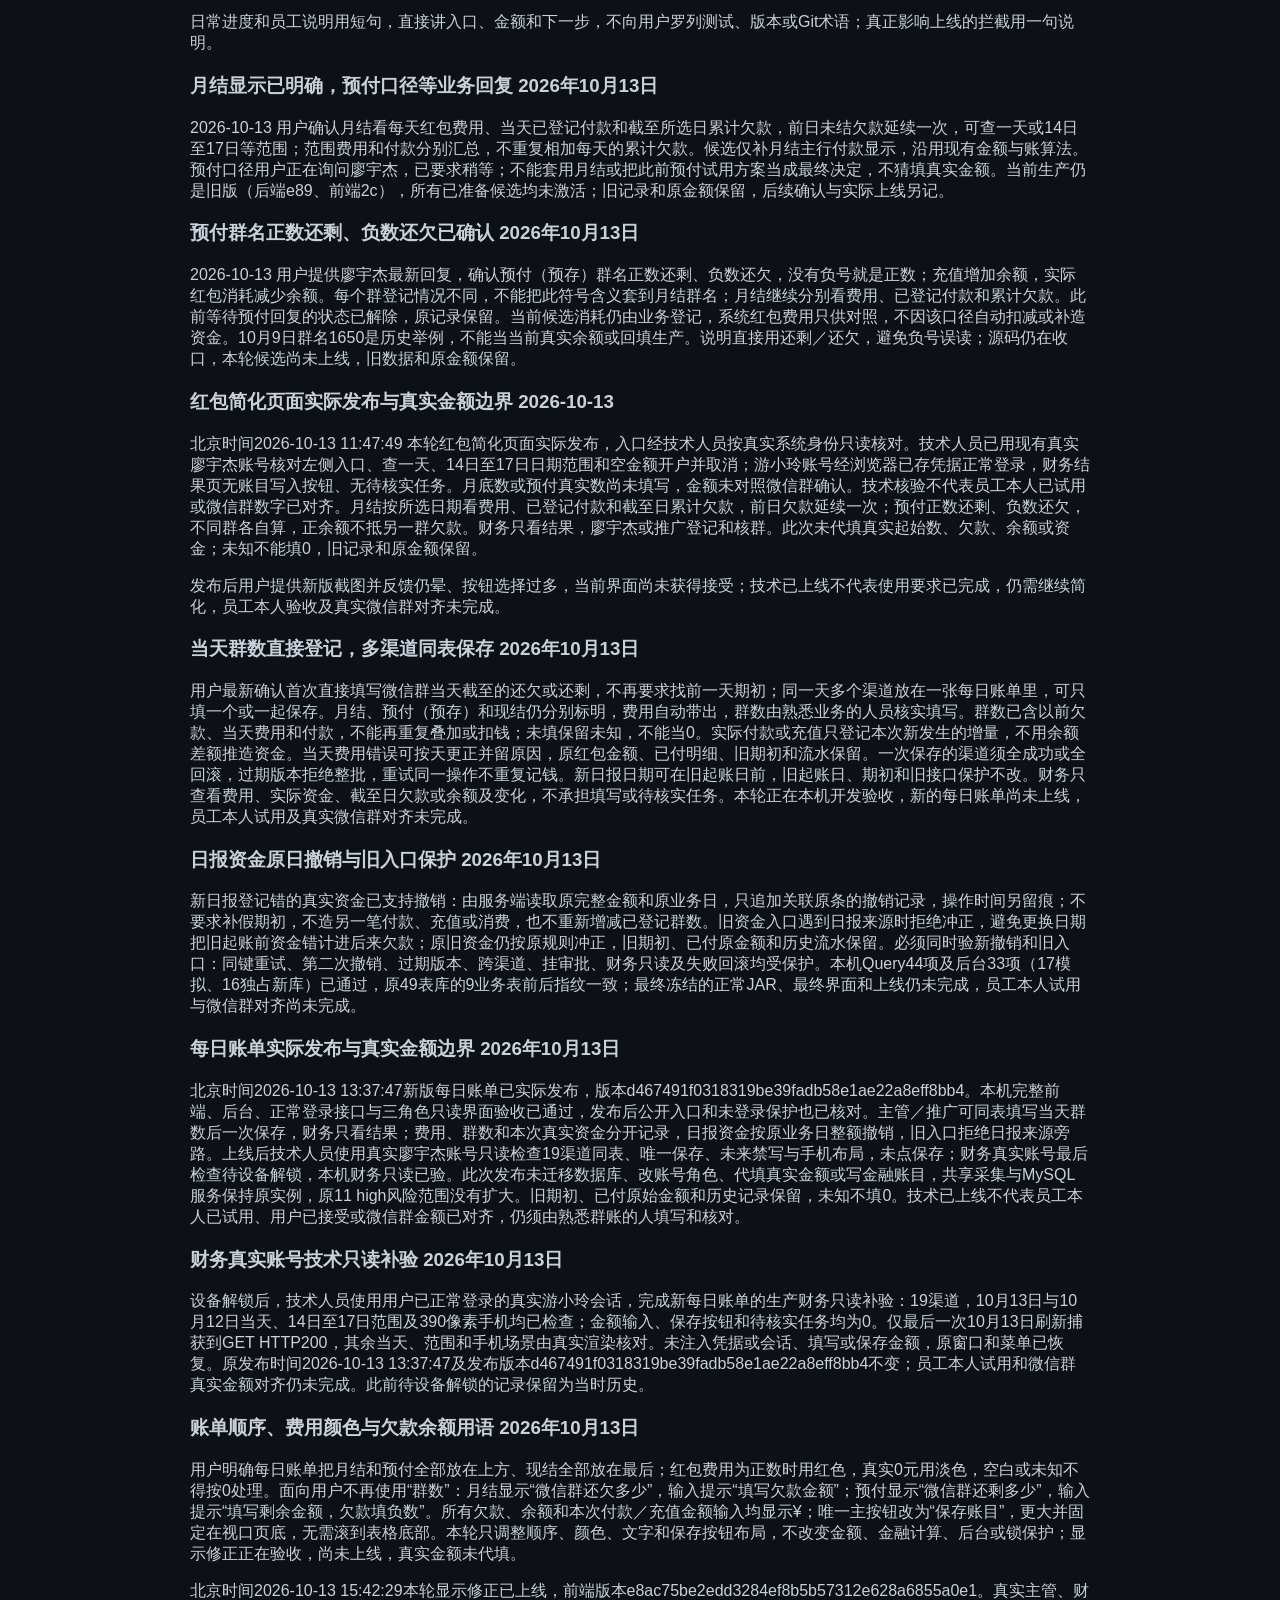
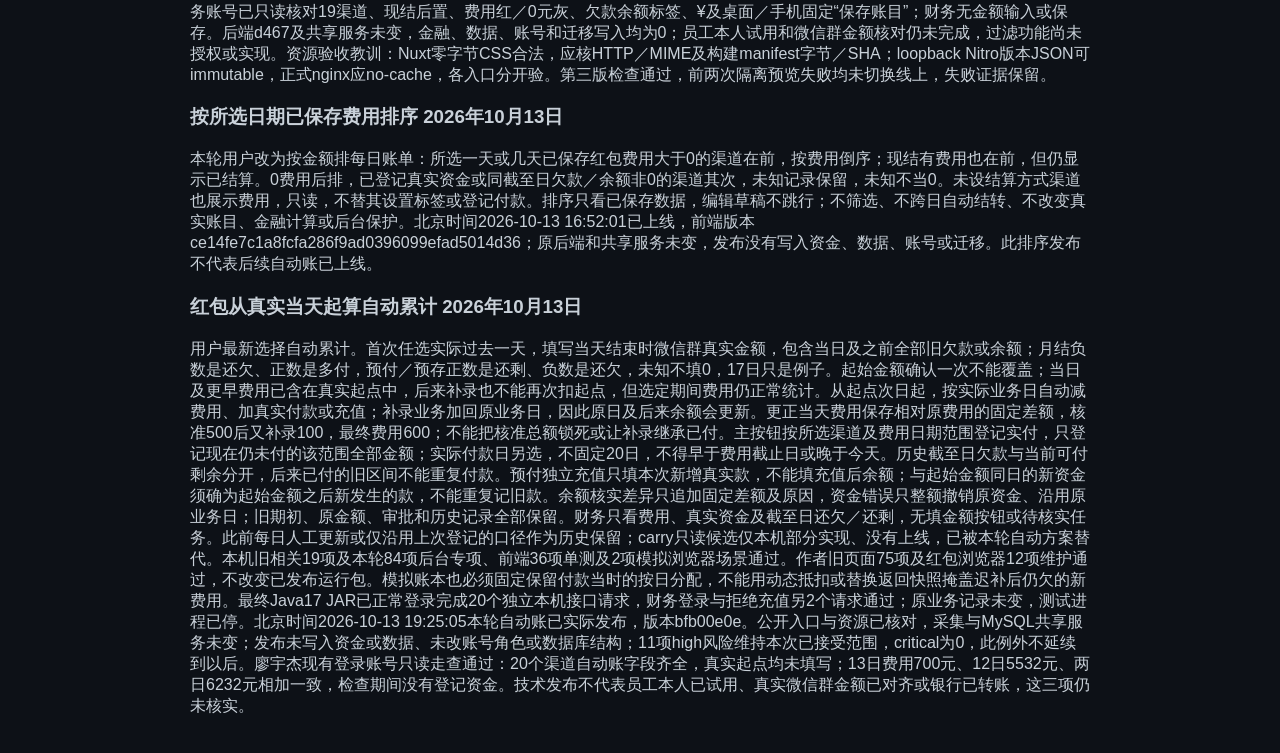
==== commit 2d4949e8: "merge: verified automatic redpacket documentation" ====
--- a/docs/learning.html
+++ b/docs/learning.html
@@ -156,5 +156,7 @@
 <div style="break-inside: avoid;"><h3>账单顺序、费用颜色与欠款余额用语 2026年10月13日</h3><p>用户明确每日账单把月结和预付全部放在上方、现结全部放在最后；红包费用为正数时用红色，真实0元用淡色，空白或未知不得按0处理。面向用户不再使用“群数”：月结显示“微信群还欠多少”，输入提示“填写欠款金额”；预付显示“微信群还剩多少”，输入提示“填写剩余金额，欠款填负数”。所有欠款、余额和本次付款／充值金额输入均显示¥；唯一主按钮改为“保存账目”，更大并固定在视口页底，无需滚到表格底部。本轮只调整顺序、颜色、文字和保存按钮布局，不改变金额、金融计算、后台或锁保护；显示修正正在验收，尚未上线，真实金额未代填。</p></div>
 <p>北京时间2026-10-13 15:42:29本轮显示修正已上线，前端版本e8ac75be2edd3284ef8b5b57312e628a6855a0e1。真实主管、财务账号已只读核对19渠道、现结后置、费用红／0元灰、欠款余额标签、¥及桌面／手机固定“保存账目”；财务无金额输入或保存。后端d467及共享服务未变，金融、数据、账号和迁移写入均为0；员工本人试用和微信群金额核对仍未完成，过滤功能尚未授权或实现。资源验收教训：Nuxt零字节CSS合法，应核HTTP／MIME及构建manifest字节／SHA；loopback Nitro版本JSON可immutable，正式nginx应no-cache，各入口分开验。第三版检查通过，前两次隔离预览失败均未切换线上，失败证据保留。</p>
 </section>
+<div style="break-inside: avoid;"><h3>按所选日期已保存费用排序 2026年10月13日</h3><p>本轮用户改为按金额排每日账单：所选一天或几天已保存红包费用大于0的渠道在前，按费用倒序；现结有费用也在前，但仍显示已结算。0费用后排，已登记真实资金或同截至日欠款／余额非0的渠道其次，未知记录保留，未知不当0。未设结算方式渠道也展示费用，只读，不替其设置标签或登记付款。排序只看已保存数据，编辑草稿不跳行；不筛选、不跨日自动结转、不改变真实账目、金融计算或后台保护。北京时间2026-10-13 16:52:01已上线，前端版本ce14fe7c1a8fcfa286f9ad0396099efad5014d36；原后端和共享服务未变，发布没有写入资金、数据、账号或迁移。此排序发布不代表后续自动账已上线。</p></div>
+<div style="break-inside: avoid;"><h3>红包从真实当天起算自动累计 2026年10月13日</h3><p>用户最新选择自动累计。首次任选实际过去一天，填写当天结束时微信群真实金额，包含当日及之前全部旧欠款或余额；月结负数是还欠、正数是多付，预付／预存正数是还剩、负数是还欠，未知不填0，17日只是例子。起始金额确认一次不能覆盖；当日及更早费用已含在真实起点中，后来补录也不能再次扣起点，但选定期间费用仍正常统计。从起点次日起，按实际业务日自动减费用、加真实付款或充值；补录业务加回原业务日，因此原日及后来余额会更新。更正当天费用保存相对原费用的固定差额，核准500后又补录100，最终费用600；不能把核准总额锁死或让补录继承已付。主按钮按所选渠道及费用日期范围登记实付，只登记现在仍未付的该范围全部金额；实际付款日另选，不固定20日，不得早于费用截止日或晚于今天。历史截至日欠款与当前可付剩余分开，后来已付的旧区间不能重复付款。预付独立充值只填本次新增真实款，不能填充值后余额；与起始金额同日的新资金须确为起始金额之后新发生的款，不能重复记旧款。余额核实差异只追加固定差额及原因，资金错误只整额撤销原资金、沿用原业务日；旧期初、原金额、审批和历史记录全部保留。财务只看费用、真实资金及截至日还欠／还剩，无填金额按钮或待核实任务。此前每日人工更新或仅沿用上次登记的口径作为历史保留；carry只读候选仅本机部分实现、没有上线，已被本轮自动方案替代。本机旧相关19项及本轮84项后台专项、前端36项单测及2项模拟浏览器场景通过。作者旧页面75项及红包浏览器12项维护通过，不改变已发布运行包。模拟账本也必须固定保留付款当时的按日分配，不能用动态抵扣或替换返回快照掩盖迟补后仍欠的新费用。最终Java17 JAR已正常登录完成20个独立本机接口请求，财务登录与拒绝充值另2个请求通过；原业务记录未变，测试进程已停。北京时间2026-10-13 19:25:05本轮自动账已实际发布，版本bfb00e0e。公开入口与资源已核对，采集与MySQL共享服务未变；发布未写入资金或数据、未改账号角色或数据库结构；11项high风险维持本次已接受范围，critical为0，此例外不延续到以后。廖宇杰现有登录账号只读走查通过：20个渠道自动账字段齐全，真实起点均未填写；13日费用700元、12日5532元、两日6232元相加一致，检查期间没有登记资金。技术发布不代表员工本人已试用、真实微信群金额已对齐或银行已转账，这三项仍未核实。</p></div>
 </body>
 </html>
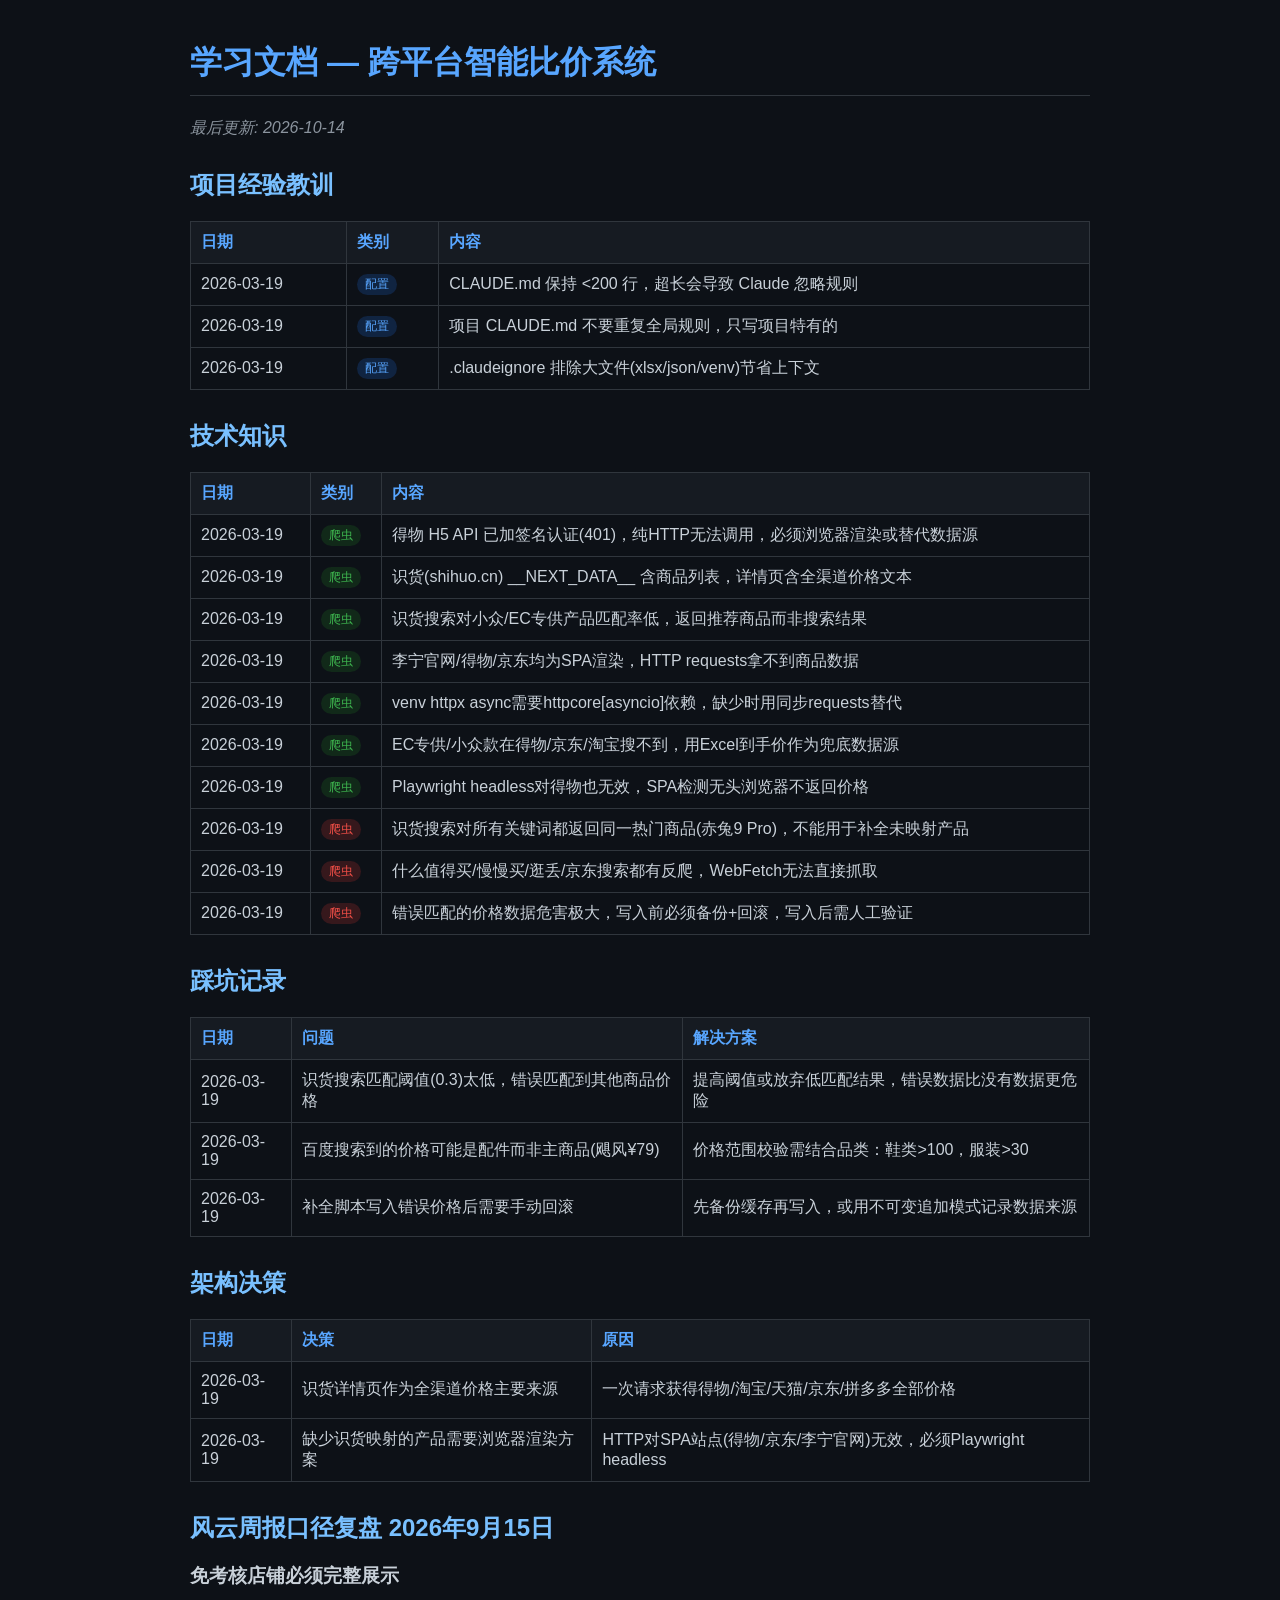
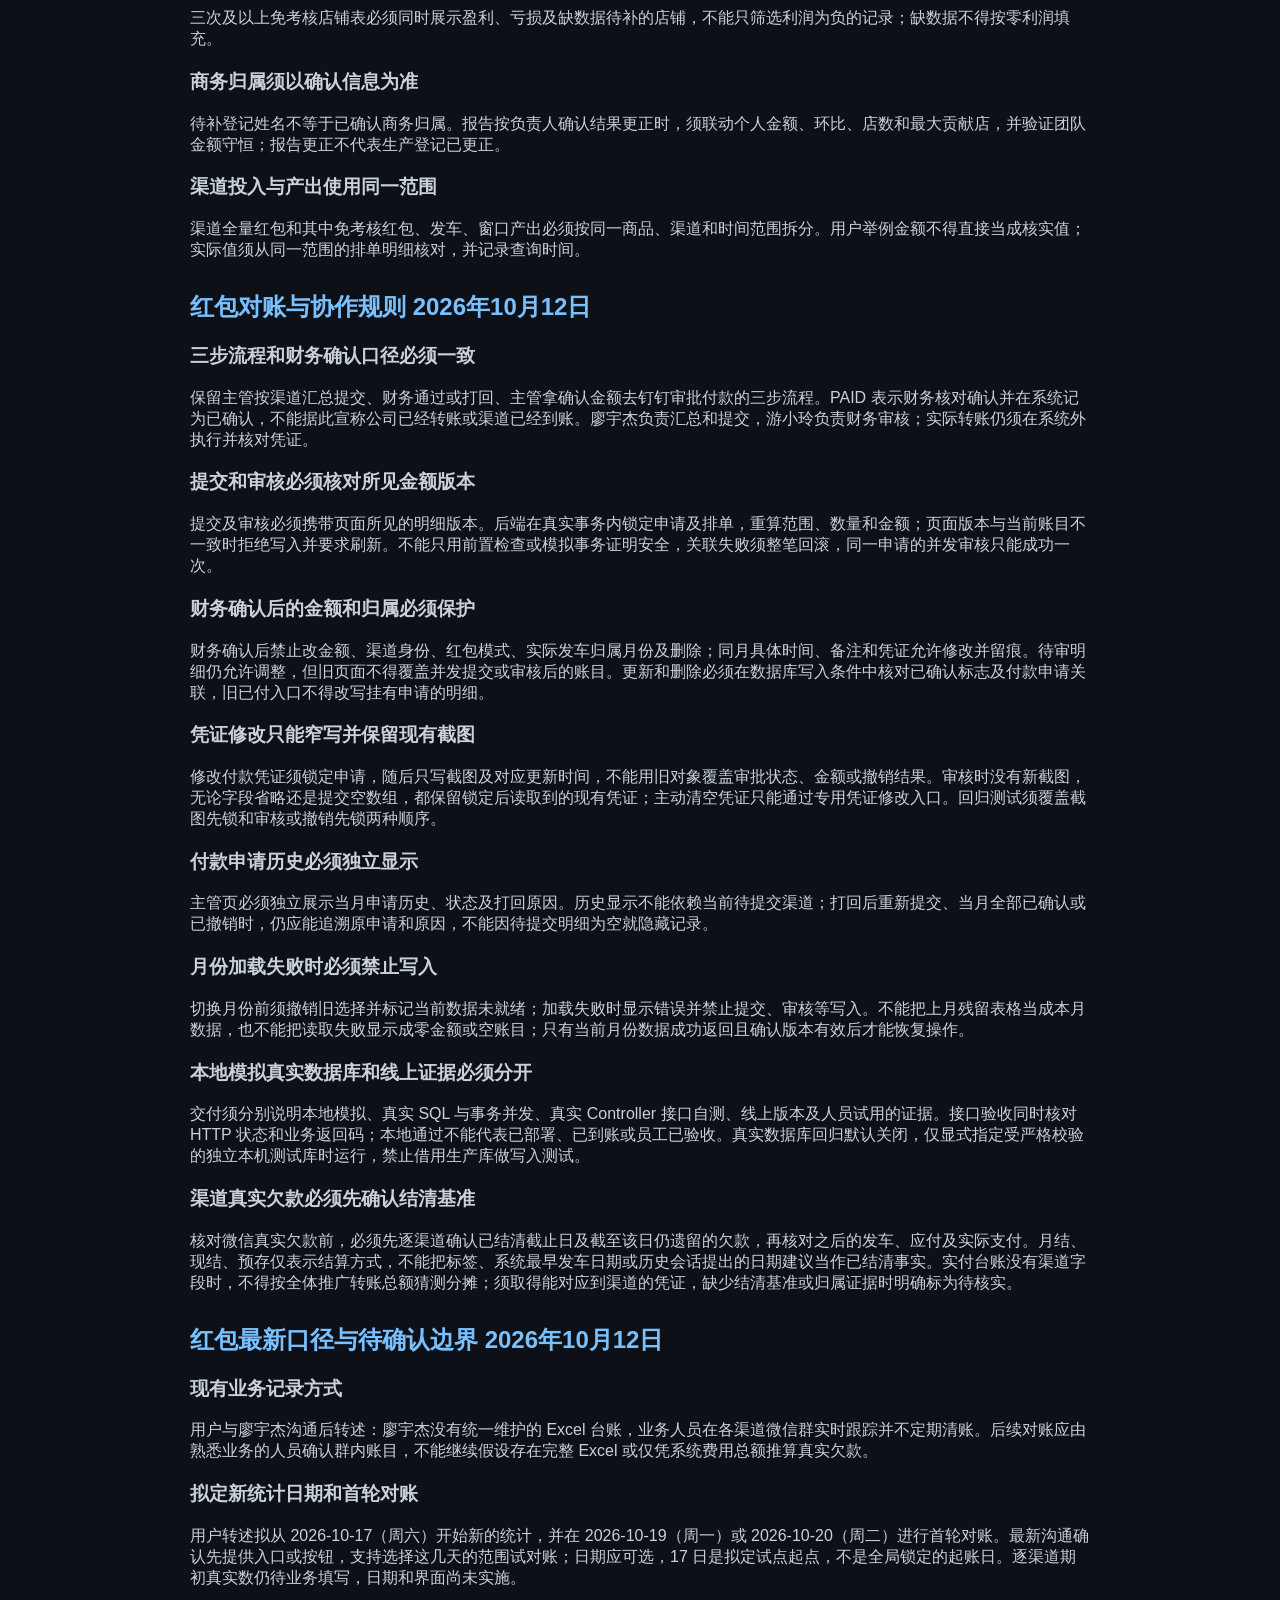
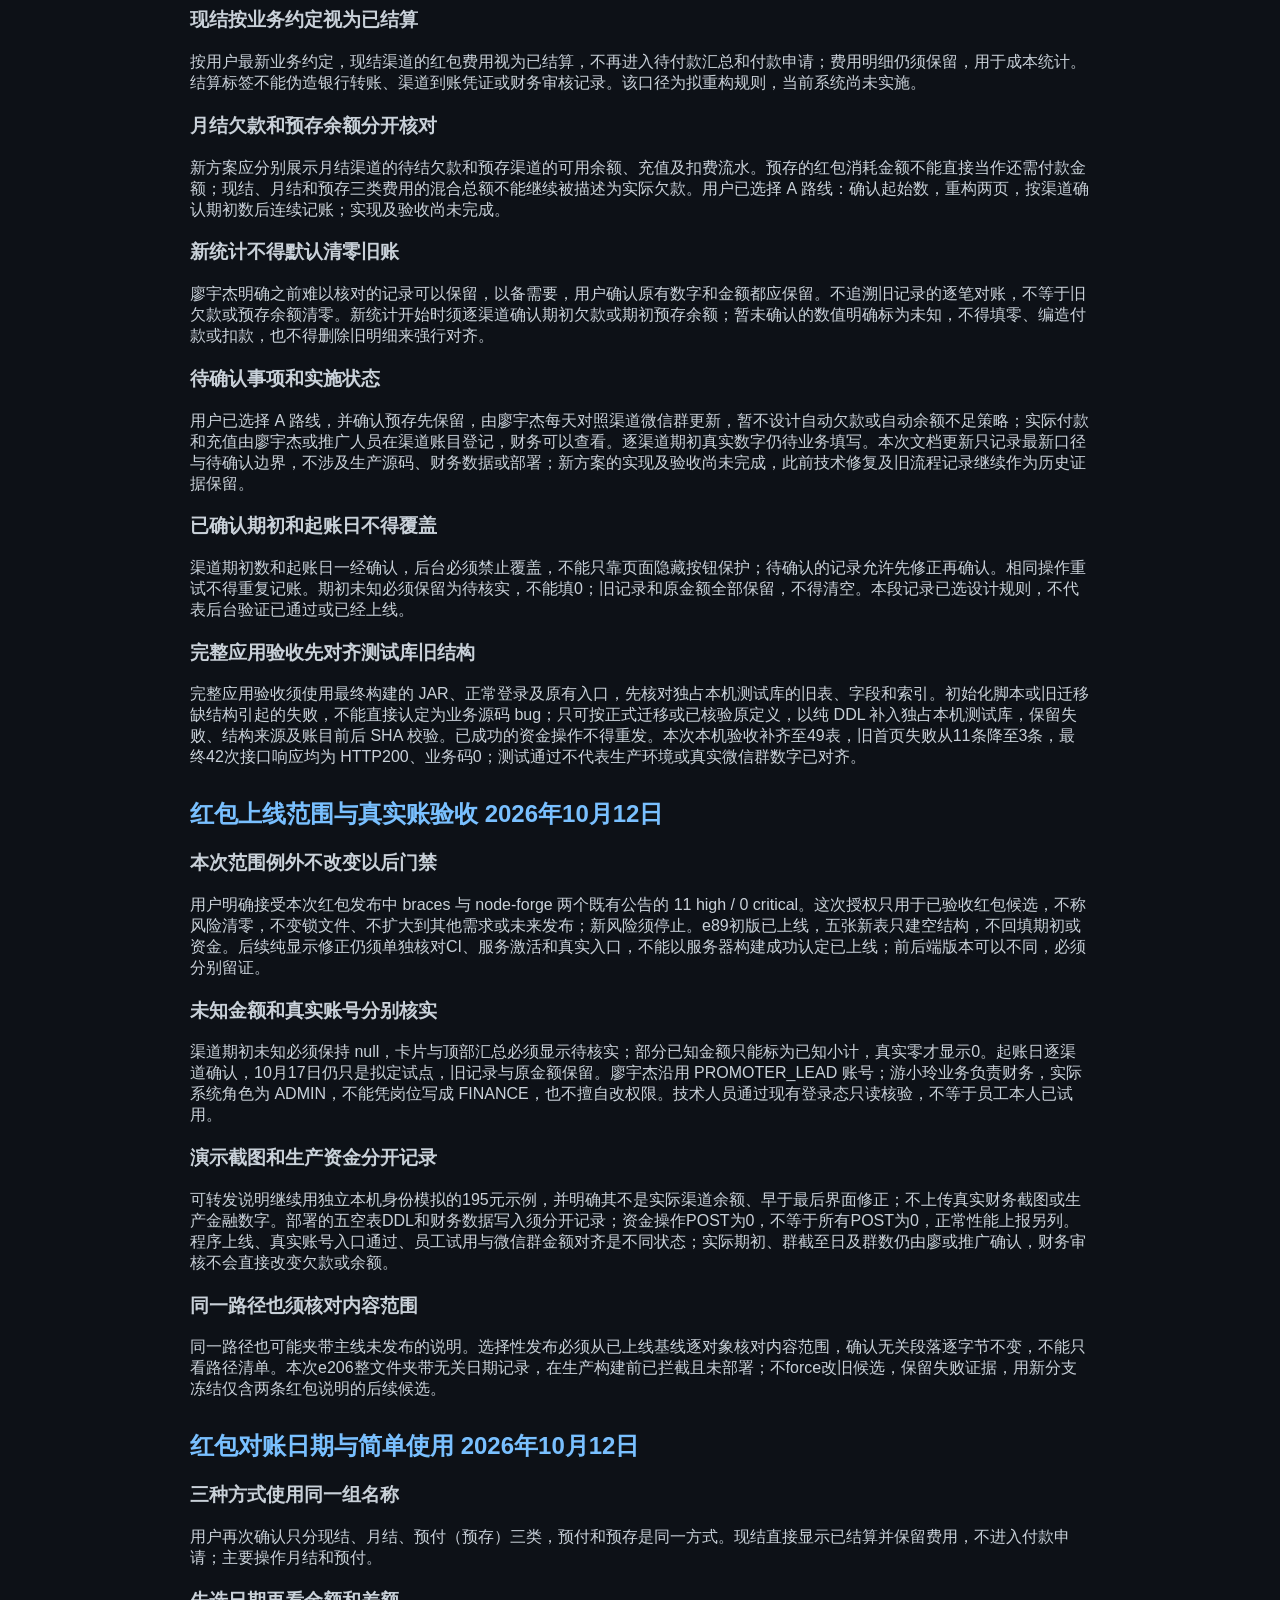
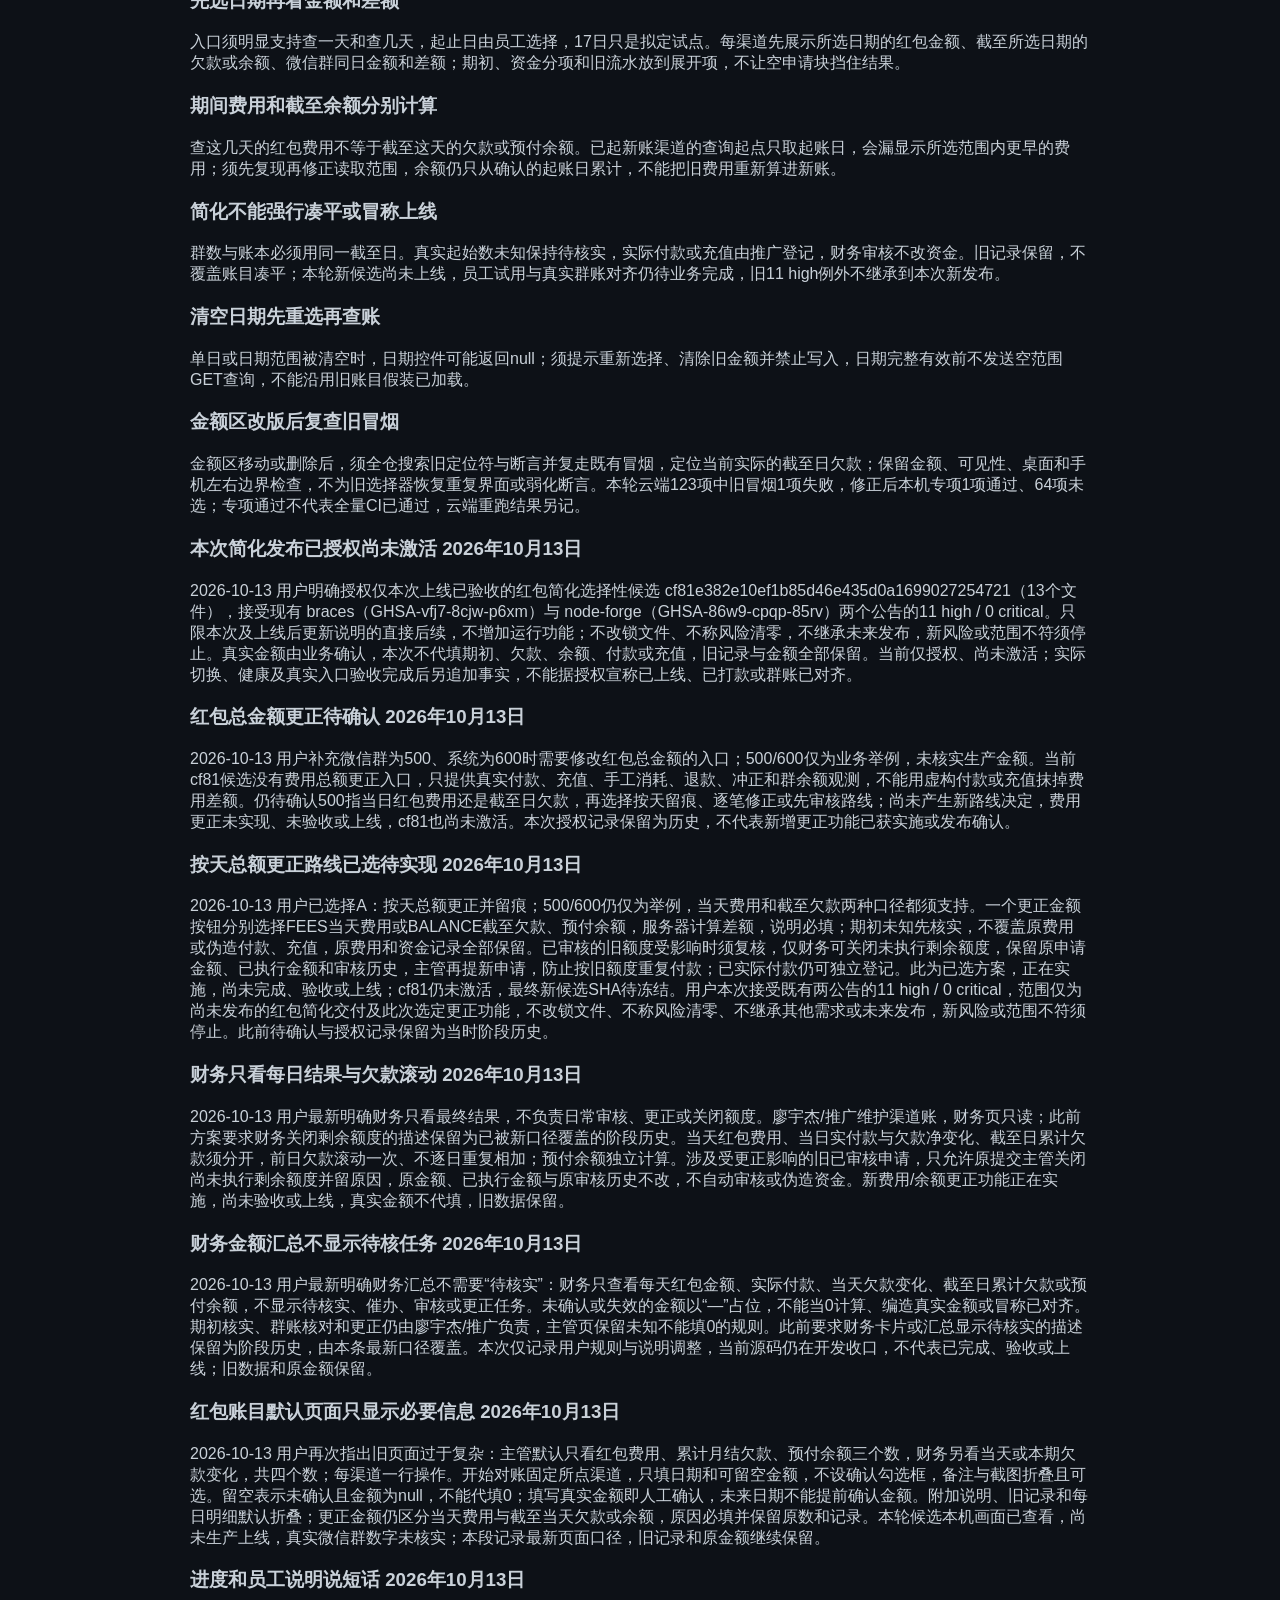
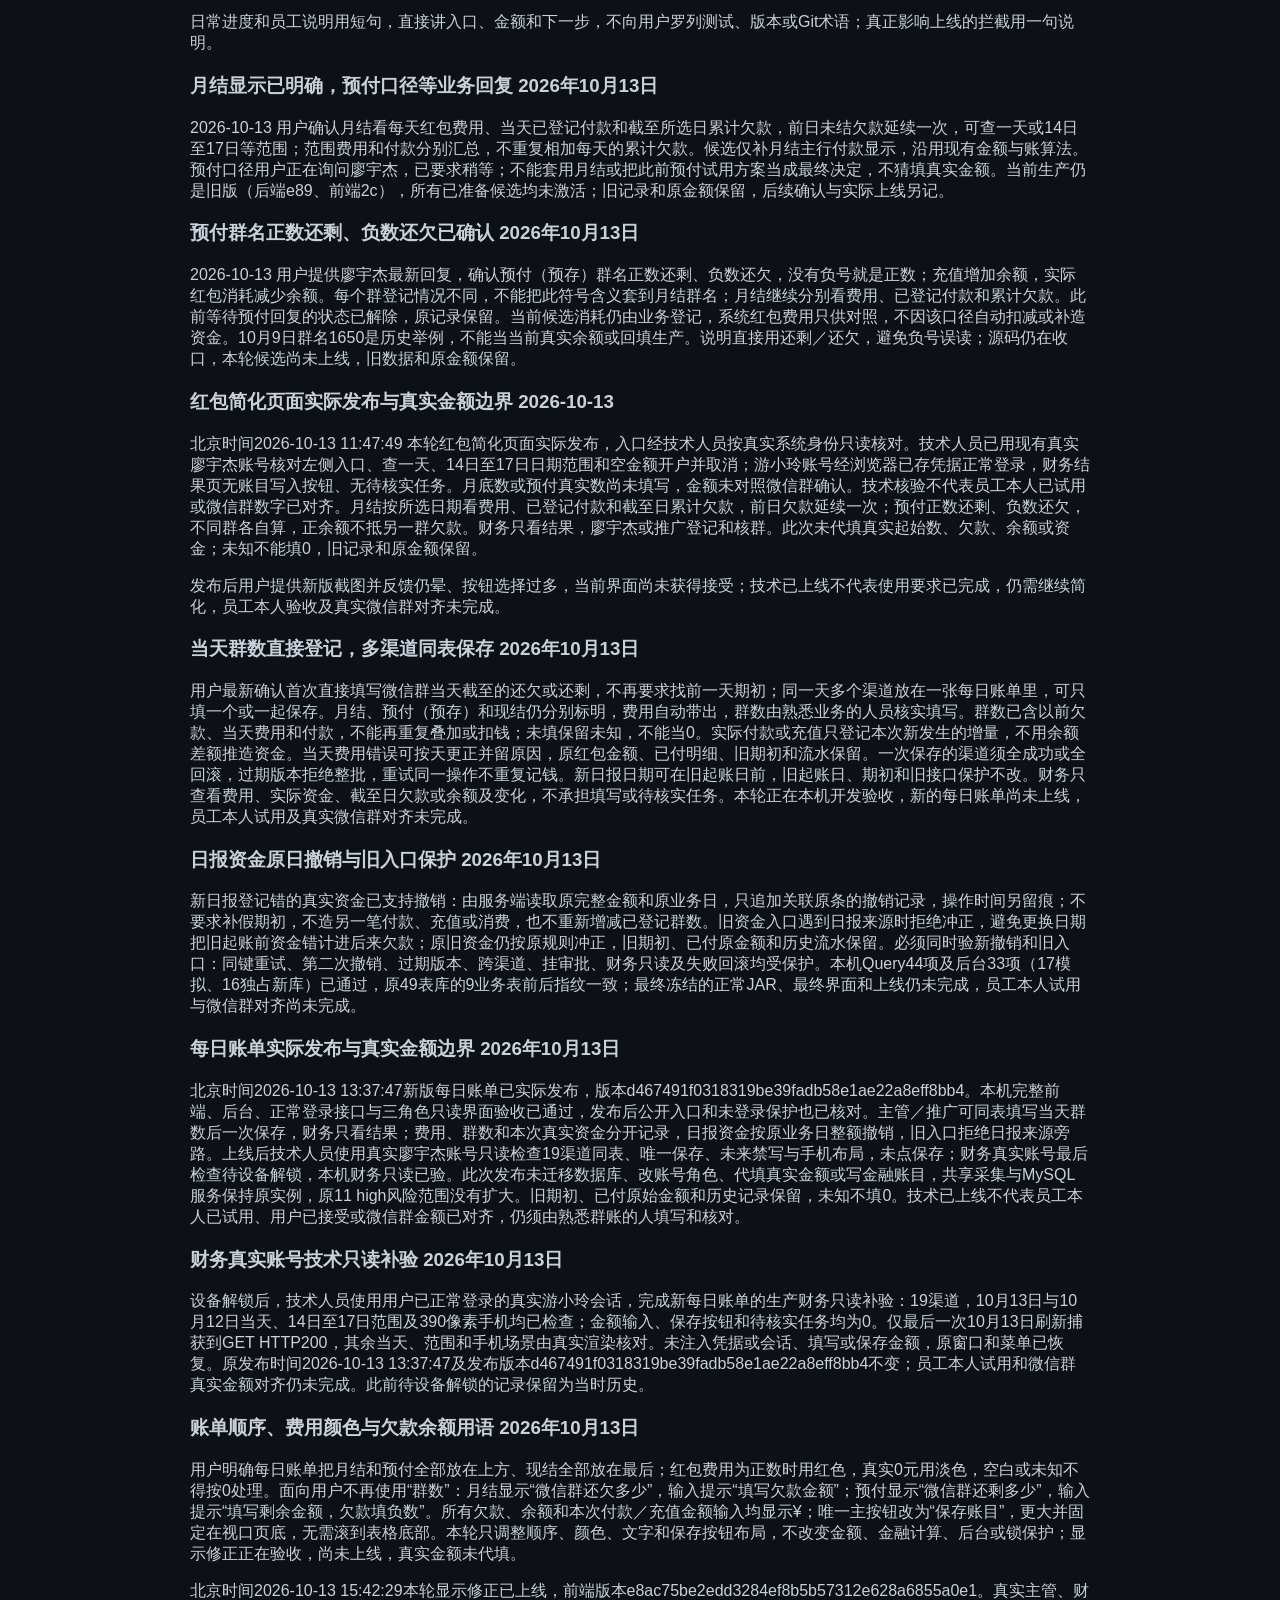
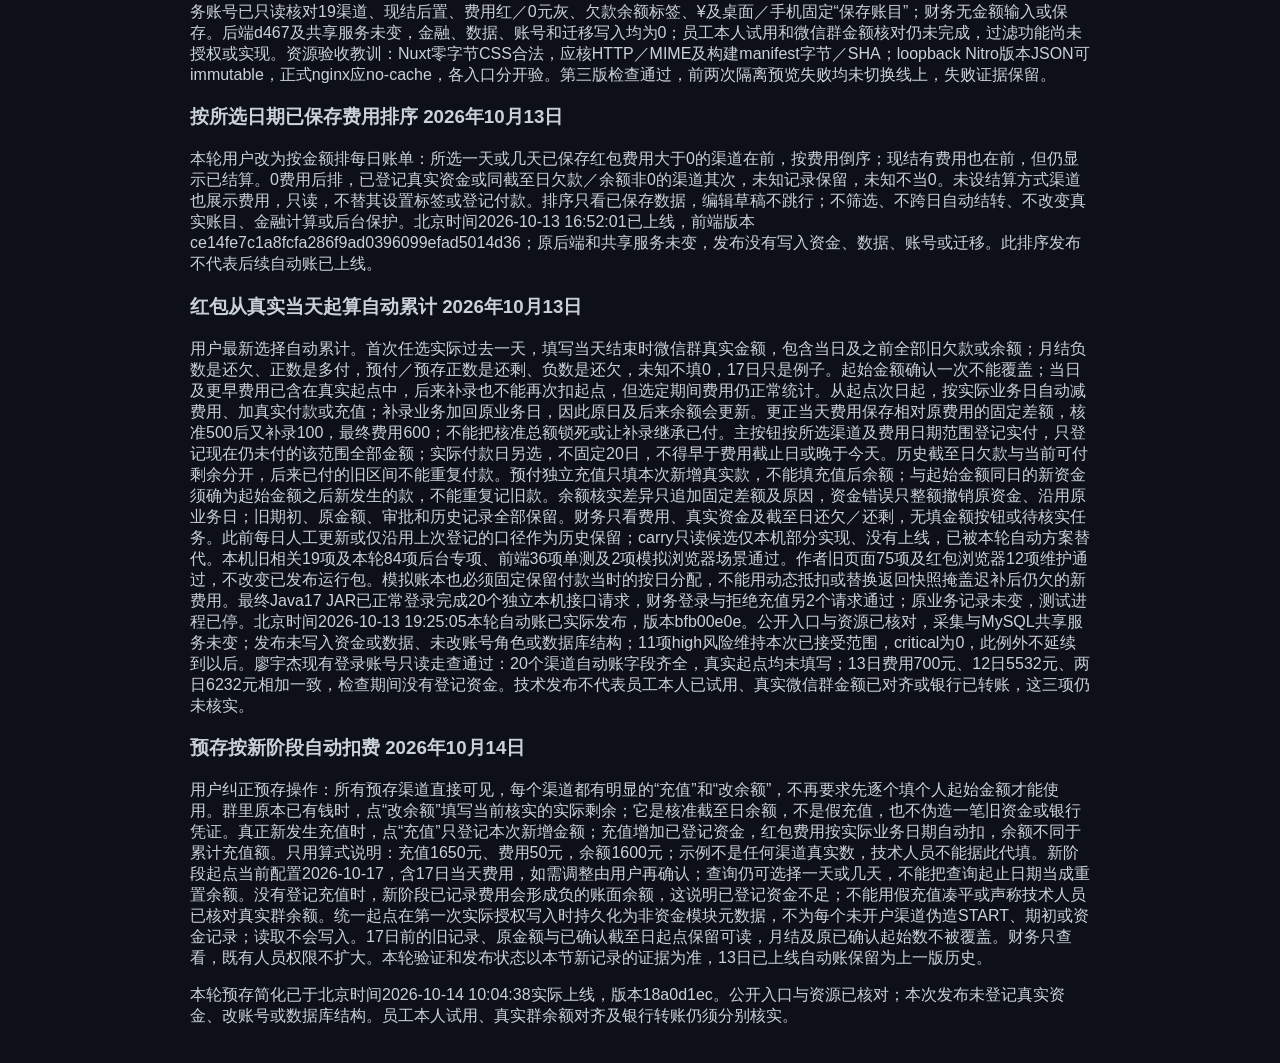
==== commit 3070a3a2: "merge: verified prepaid accounting and documentation" ====
--- a/docs/learning.html
+++ b/docs/learning.html
@@ -22,7 +22,7 @@
 </head>
 <body>
     <h1>学习文档 — 跨平台智能比价系统</h1>
-    <p class="updated">最后更新: 2026-10-13</p>
+    <p class="updated">最后更新: 2026-10-14</p>
 
     <h2>项目经验教训</h2>
     <table>
@@ -158,5 +158,6 @@
 </section>
 <div style="break-inside: avoid;"><h3>按所选日期已保存费用排序 2026年10月13日</h3><p>本轮用户改为按金额排每日账单：所选一天或几天已保存红包费用大于0的渠道在前，按费用倒序；现结有费用也在前，但仍显示已结算。0费用后排，已登记真实资金或同截至日欠款／余额非0的渠道其次，未知记录保留，未知不当0。未设结算方式渠道也展示费用，只读，不替其设置标签或登记付款。排序只看已保存数据，编辑草稿不跳行；不筛选、不跨日自动结转、不改变真实账目、金融计算或后台保护。北京时间2026-10-13 16:52:01已上线，前端版本ce14fe7c1a8fcfa286f9ad0396099efad5014d36；原后端和共享服务未变，发布没有写入资金、数据、账号或迁移。此排序发布不代表后续自动账已上线。</p></div>
 <div style="break-inside: avoid;"><h3>红包从真实当天起算自动累计 2026年10月13日</h3><p>用户最新选择自动累计。首次任选实际过去一天，填写当天结束时微信群真实金额，包含当日及之前全部旧欠款或余额；月结负数是还欠、正数是多付，预付／预存正数是还剩、负数是还欠，未知不填0，17日只是例子。起始金额确认一次不能覆盖；当日及更早费用已含在真实起点中，后来补录也不能再次扣起点，但选定期间费用仍正常统计。从起点次日起，按实际业务日自动减费用、加真实付款或充值；补录业务加回原业务日，因此原日及后来余额会更新。更正当天费用保存相对原费用的固定差额，核准500后又补录100，最终费用600；不能把核准总额锁死或让补录继承已付。主按钮按所选渠道及费用日期范围登记实付，只登记现在仍未付的该范围全部金额；实际付款日另选，不固定20日，不得早于费用截止日或晚于今天。历史截至日欠款与当前可付剩余分开，后来已付的旧区间不能重复付款。预付独立充值只填本次新增真实款，不能填充值后余额；与起始金额同日的新资金须确为起始金额之后新发生的款，不能重复记旧款。余额核实差异只追加固定差额及原因，资金错误只整额撤销原资金、沿用原业务日；旧期初、原金额、审批和历史记录全部保留。财务只看费用、真实资金及截至日还欠／还剩，无填金额按钮或待核实任务。此前每日人工更新或仅沿用上次登记的口径作为历史保留；carry只读候选仅本机部分实现、没有上线，已被本轮自动方案替代。本机旧相关19项及本轮84项后台专项、前端36项单测及2项模拟浏览器场景通过。作者旧页面75项及红包浏览器12项维护通过，不改变已发布运行包。模拟账本也必须固定保留付款当时的按日分配，不能用动态抵扣或替换返回快照掩盖迟补后仍欠的新费用。最终Java17 JAR已正常登录完成20个独立本机接口请求，财务登录与拒绝充值另2个请求通过；原业务记录未变，测试进程已停。北京时间2026-10-13 19:25:05本轮自动账已实际发布，版本bfb00e0e。公开入口与资源已核对，采集与MySQL共享服务未变；发布未写入资金或数据、未改账号角色或数据库结构；11项high风险维持本次已接受范围，critical为0，此例外不延续到以后。廖宇杰现有登录账号只读走查通过：20个渠道自动账字段齐全，真实起点均未填写；13日费用700元、12日5532元、两日6232元相加一致，检查期间没有登记资金。技术发布不代表员工本人已试用、真实微信群金额已对齐或银行已转账，这三项仍未核实。</p></div>
+<div style="break-inside: avoid;"><h3>预存按新阶段自动扣费 2026年10月14日</h3><p>用户纠正预存操作：所有预存渠道直接可见，每个渠道都有明显的“充值”和“改余额”，不再要求先逐个填个人起始金额才能使用。群里原本已有钱时，点“改余额”填写当前核实的实际剩余；它是核准截至日余额，不是假充值，也不伪造一笔旧资金或银行凭证。真正新发生充值时，点“充值”只登记本次新增金额；充值增加已登记资金，红包费用按实际业务日期自动扣，余额不同于累计充值额。只用算式说明：充值1650元、费用50元，余额1600元；示例不是任何渠道真实数，技术人员不能据此代填。新阶段起点当前配置2026-10-17，含17日当天费用，如需调整由用户再确认；查询仍可选择一天或几天，不能把查询起止日期当成重置余额。没有登记充值时，新阶段已记录费用会形成负的账面余额，这说明已登记资金不足；不能用假充值凑平或声称技术人员已核对真实群余额。统一起点在第一次实际授权写入时持久化为非资金模块元数据，不为每个未开户渠道伪造START、期初或资金记录；读取不会写入。17日前的旧记录、原金额与已确认截至日起点保留可读，月结及原已确认起始数不被覆盖。财务只查看，既有人员权限不扩大。本轮验证和发布状态以本节新记录的证据为准，13日已上线自动账保留为上一版历史。</p><p>本轮预存简化已于北京时间2026-10-14 10:04:38实际上线，版本18a0d1ec。公开入口与资源已核对；本次发布未登记真实资金、改账号或数据库结构。员工本人试用、真实群余额对齐及银行转账仍须分别核实。</p></div>
 </body>
 </html>
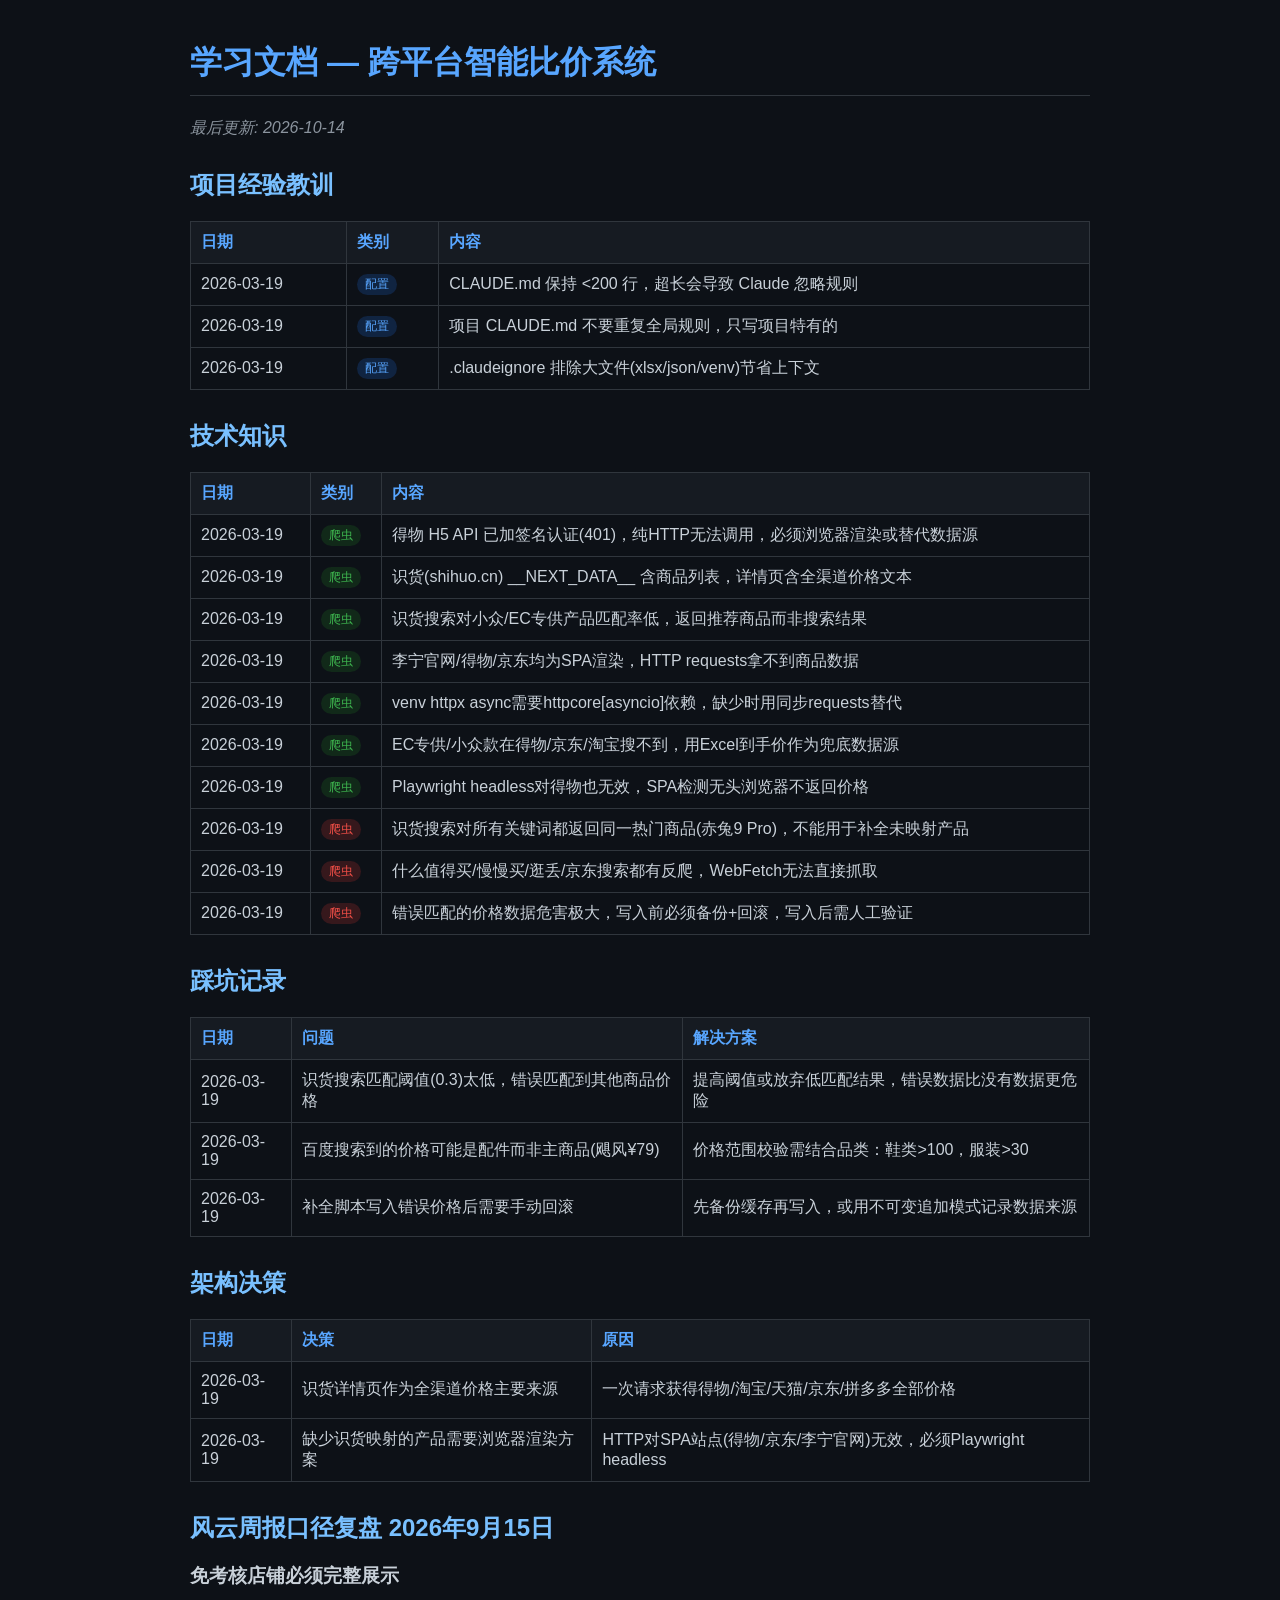
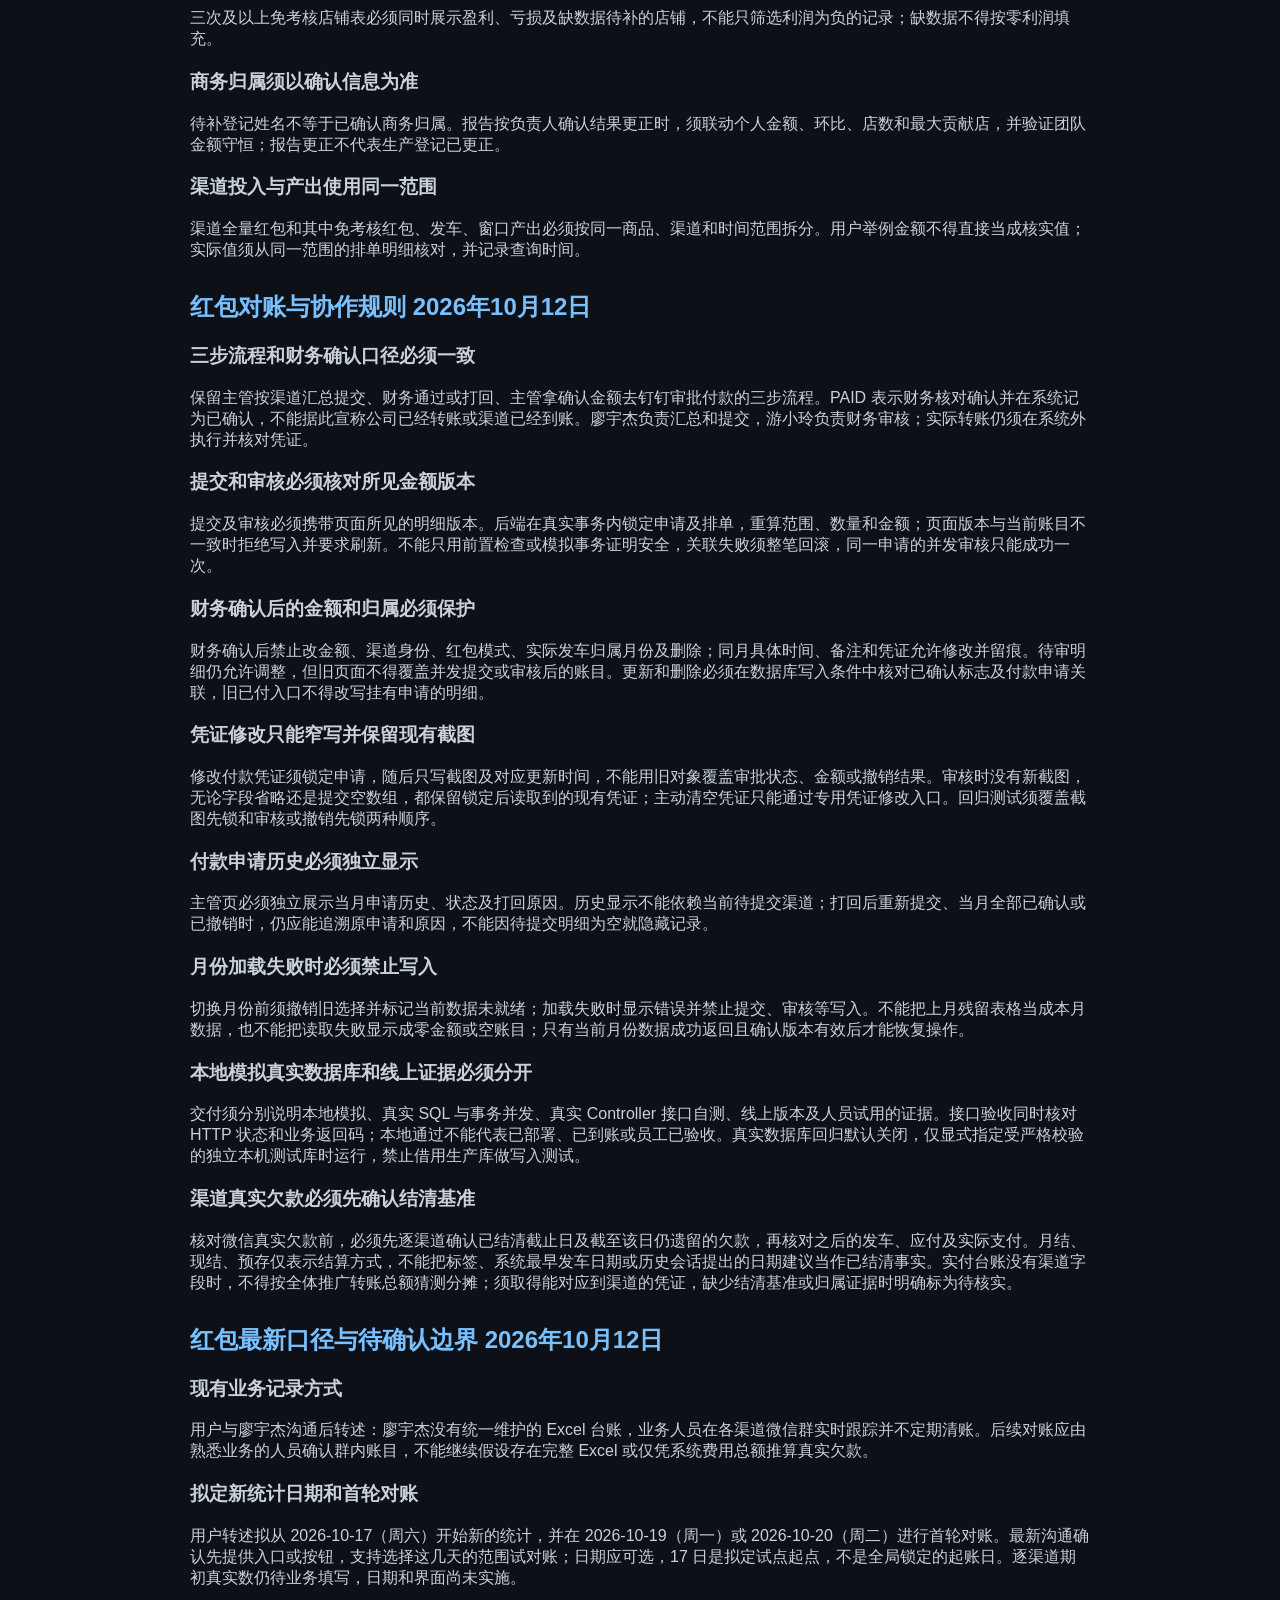
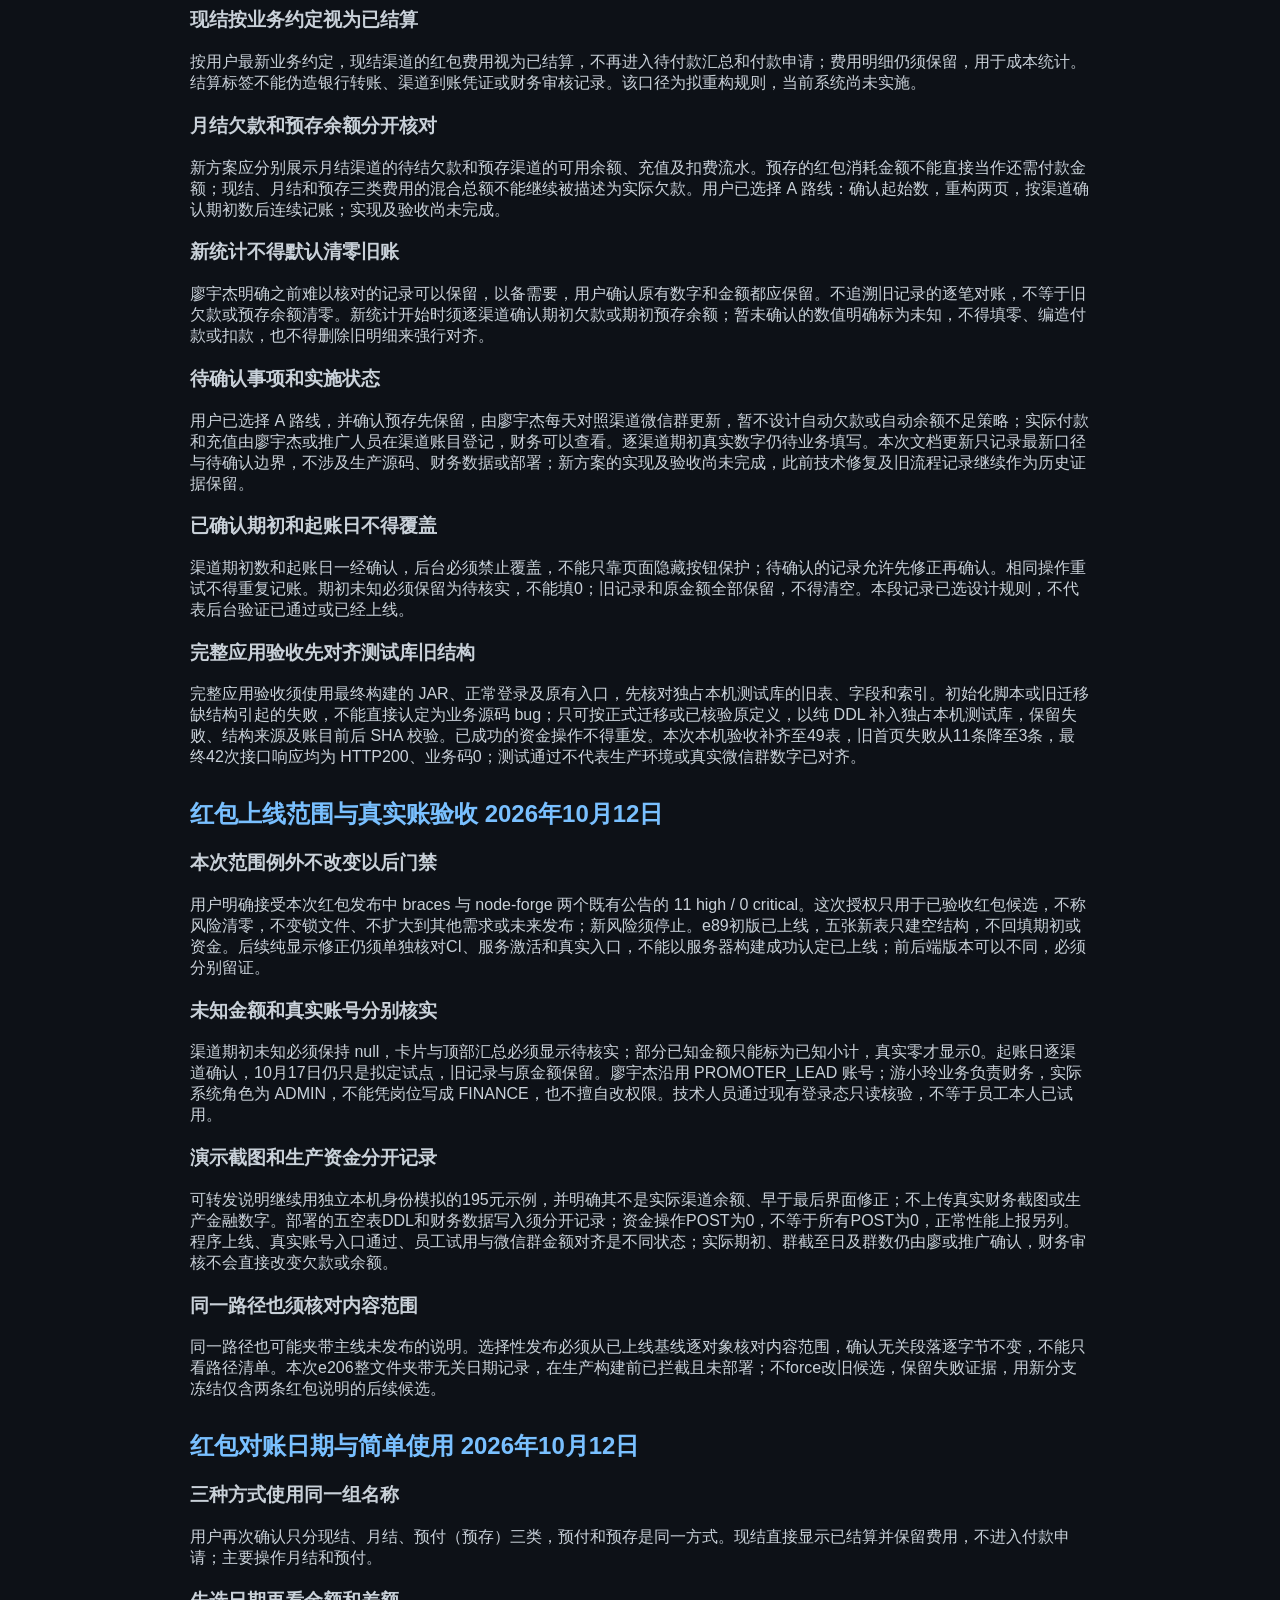
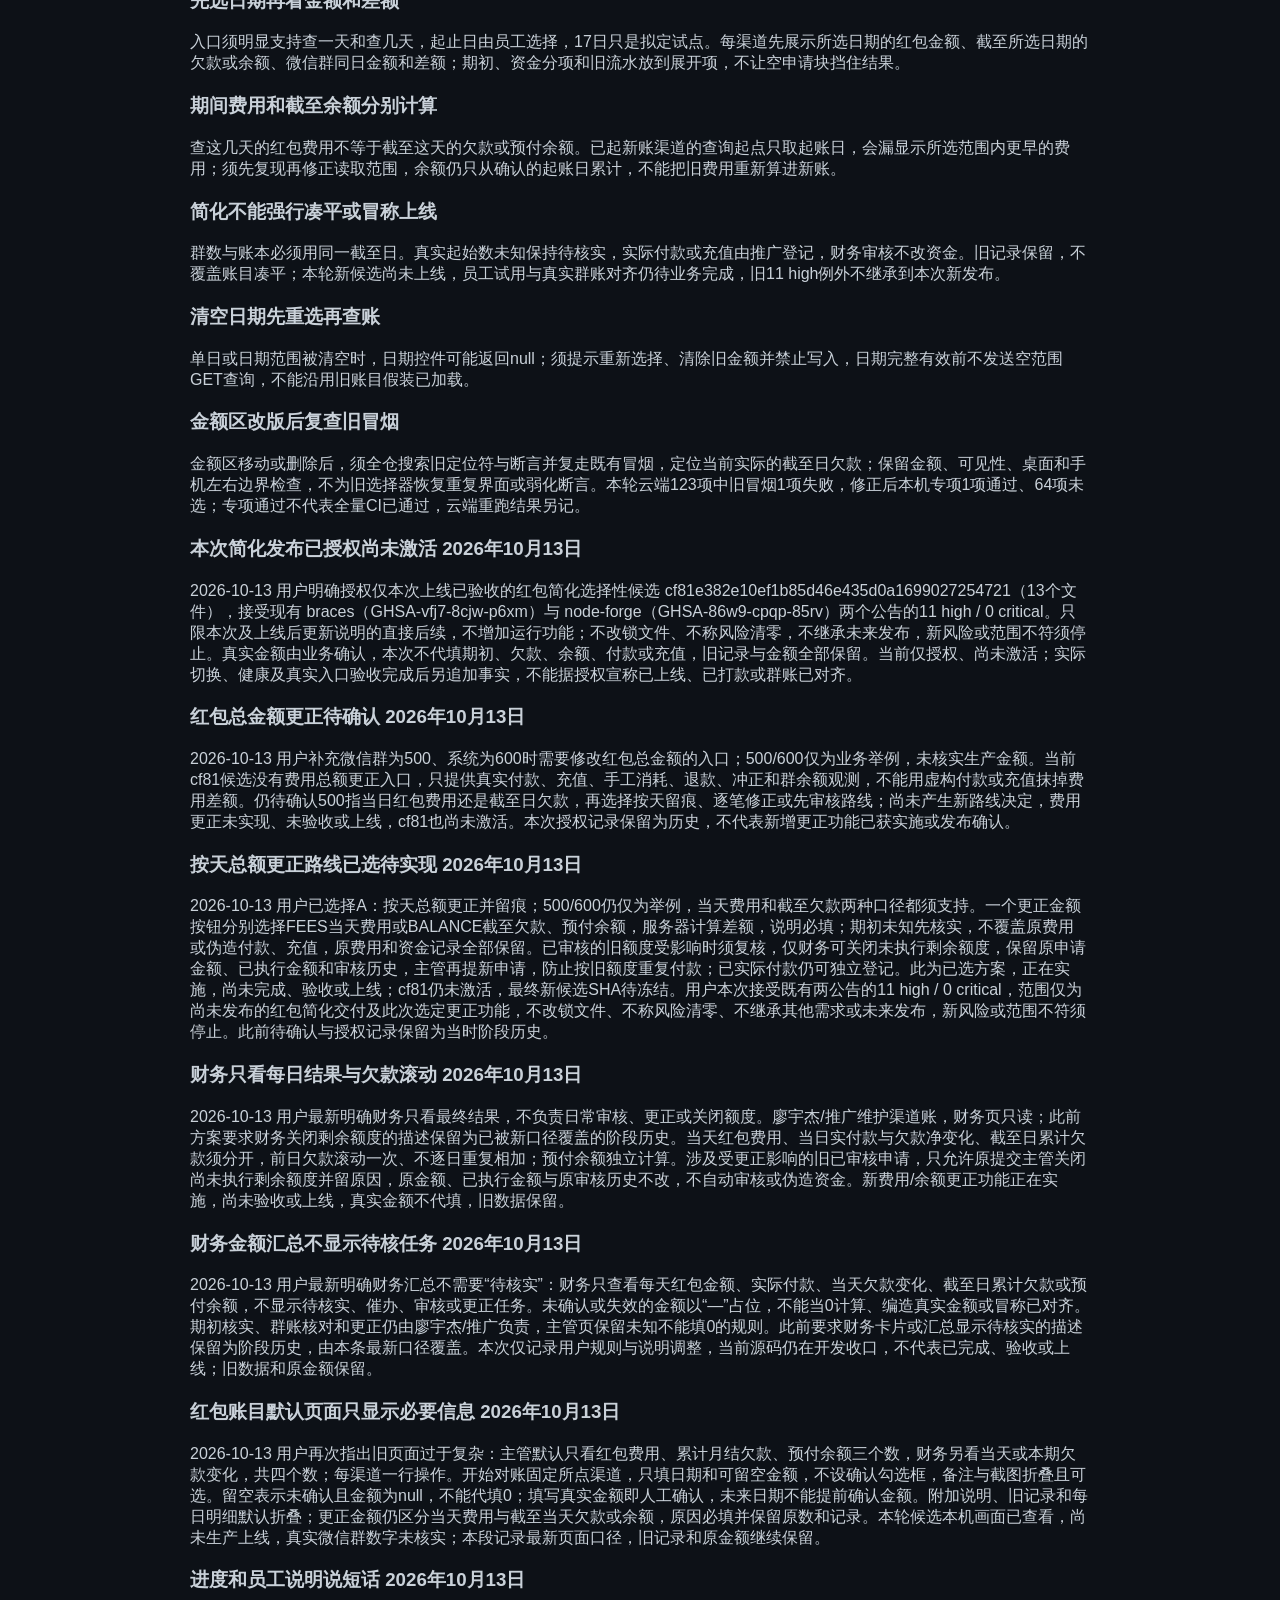
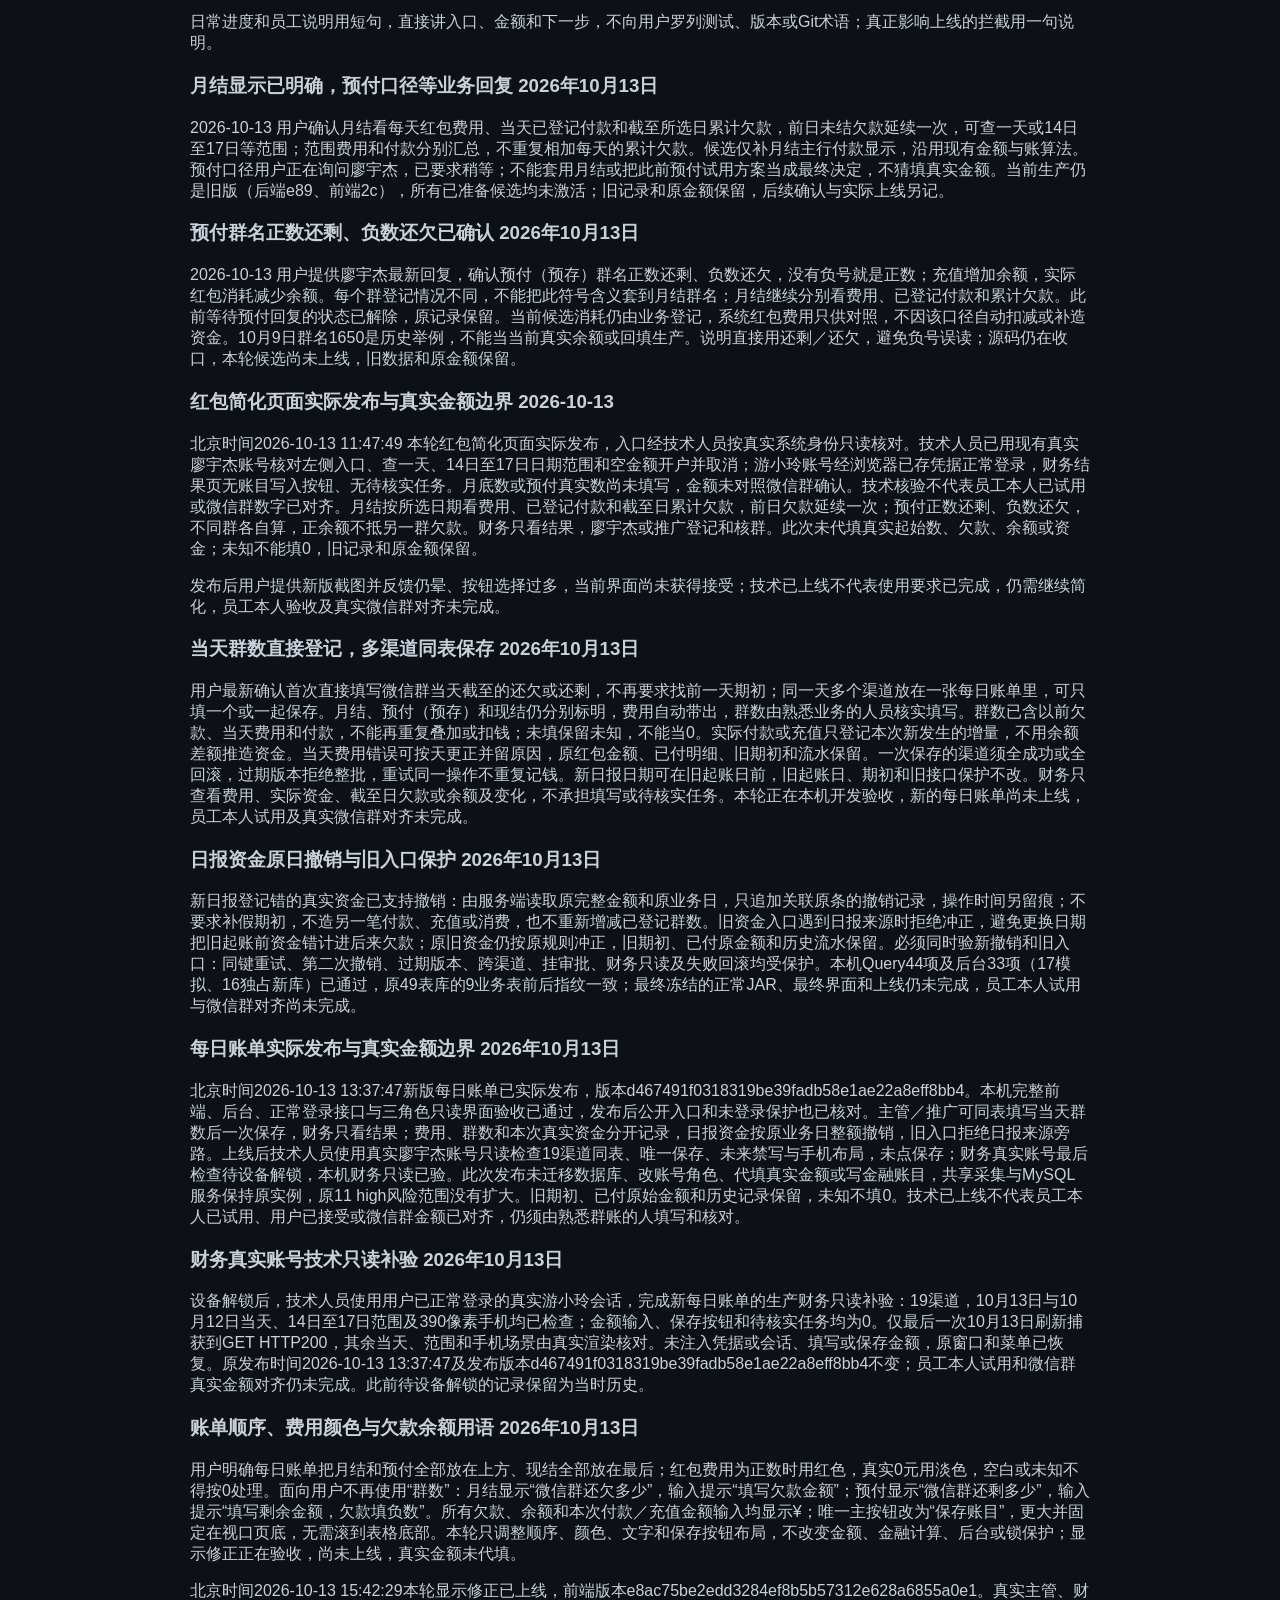
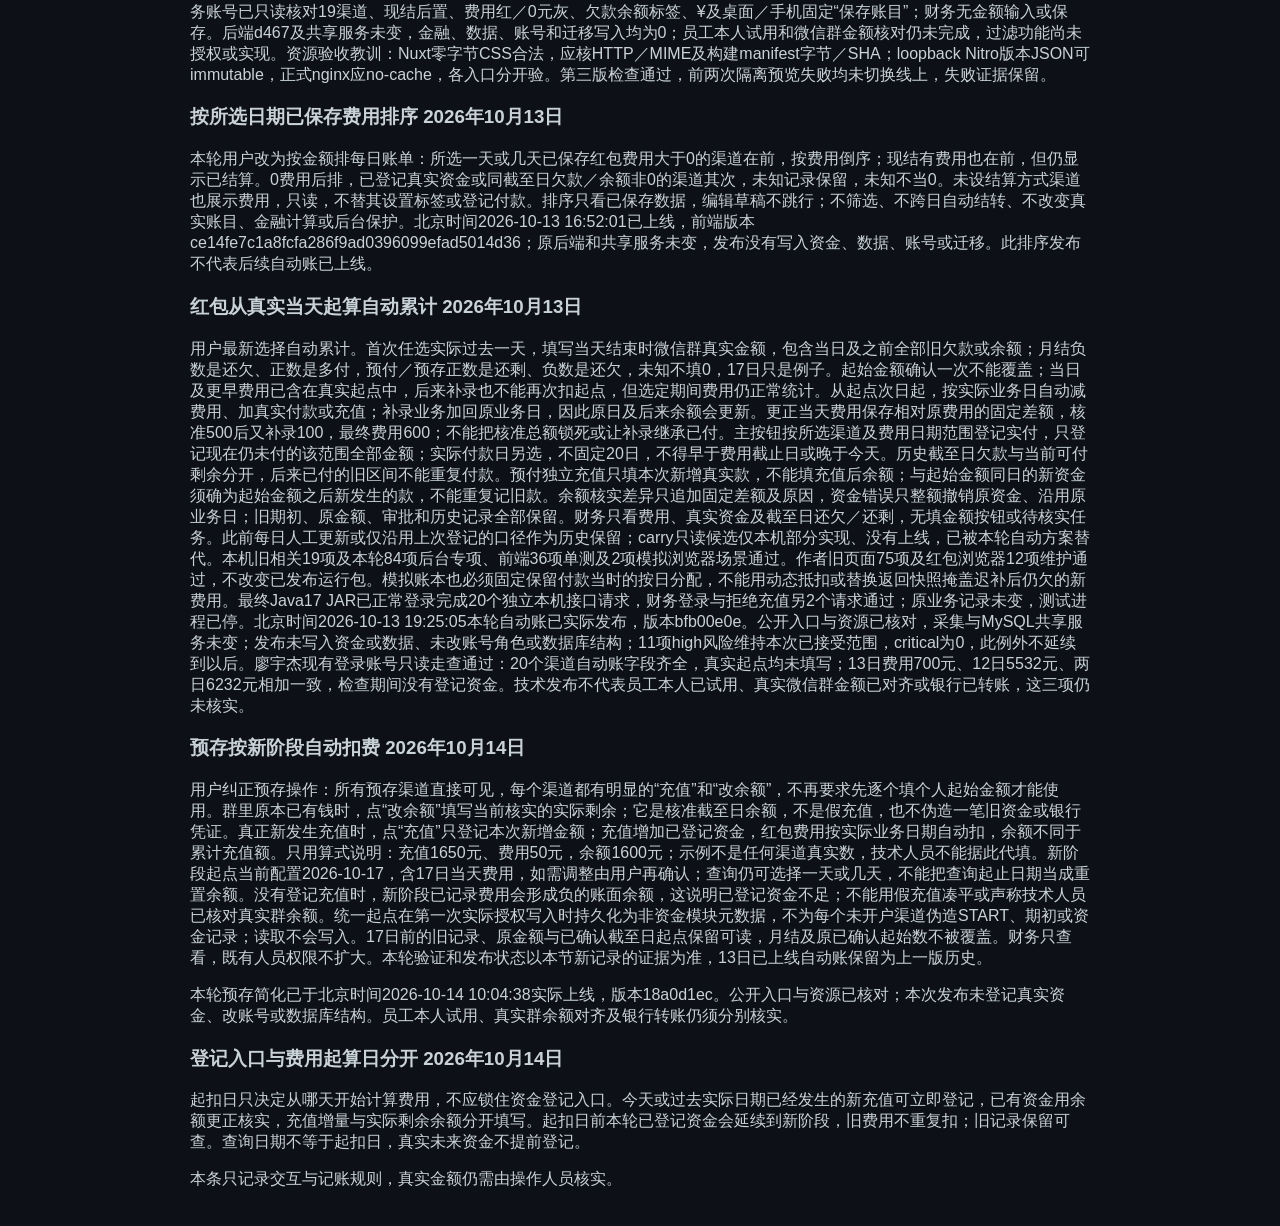
==== commit d4bc7cb5: "merge: prepaid fund registration before fee start" ====
--- a/docs/learning.html
+++ b/docs/learning.html
@@ -159,5 +159,6 @@
 <div style="break-inside: avoid;"><h3>按所选日期已保存费用排序 2026年10月13日</h3><p>本轮用户改为按金额排每日账单：所选一天或几天已保存红包费用大于0的渠道在前，按费用倒序；现结有费用也在前，但仍显示已结算。0费用后排，已登记真实资金或同截至日欠款／余额非0的渠道其次，未知记录保留，未知不当0。未设结算方式渠道也展示费用，只读，不替其设置标签或登记付款。排序只看已保存数据，编辑草稿不跳行；不筛选、不跨日自动结转、不改变真实账目、金融计算或后台保护。北京时间2026-10-13 16:52:01已上线，前端版本ce14fe7c1a8fcfa286f9ad0396099efad5014d36；原后端和共享服务未变，发布没有写入资金、数据、账号或迁移。此排序发布不代表后续自动账已上线。</p></div>
 <div style="break-inside: avoid;"><h3>红包从真实当天起算自动累计 2026年10月13日</h3><p>用户最新选择自动累计。首次任选实际过去一天，填写当天结束时微信群真实金额，包含当日及之前全部旧欠款或余额；月结负数是还欠、正数是多付，预付／预存正数是还剩、负数是还欠，未知不填0，17日只是例子。起始金额确认一次不能覆盖；当日及更早费用已含在真实起点中，后来补录也不能再次扣起点，但选定期间费用仍正常统计。从起点次日起，按实际业务日自动减费用、加真实付款或充值；补录业务加回原业务日，因此原日及后来余额会更新。更正当天费用保存相对原费用的固定差额，核准500后又补录100，最终费用600；不能把核准总额锁死或让补录继承已付。主按钮按所选渠道及费用日期范围登记实付，只登记现在仍未付的该范围全部金额；实际付款日另选，不固定20日，不得早于费用截止日或晚于今天。历史截至日欠款与当前可付剩余分开，后来已付的旧区间不能重复付款。预付独立充值只填本次新增真实款，不能填充值后余额；与起始金额同日的新资金须确为起始金额之后新发生的款，不能重复记旧款。余额核实差异只追加固定差额及原因，资金错误只整额撤销原资金、沿用原业务日；旧期初、原金额、审批和历史记录全部保留。财务只看费用、真实资金及截至日还欠／还剩，无填金额按钮或待核实任务。此前每日人工更新或仅沿用上次登记的口径作为历史保留；carry只读候选仅本机部分实现、没有上线，已被本轮自动方案替代。本机旧相关19项及本轮84项后台专项、前端36项单测及2项模拟浏览器场景通过。作者旧页面75项及红包浏览器12项维护通过，不改变已发布运行包。模拟账本也必须固定保留付款当时的按日分配，不能用动态抵扣或替换返回快照掩盖迟补后仍欠的新费用。最终Java17 JAR已正常登录完成20个独立本机接口请求，财务登录与拒绝充值另2个请求通过；原业务记录未变，测试进程已停。北京时间2026-10-13 19:25:05本轮自动账已实际发布，版本bfb00e0e。公开入口与资源已核对，采集与MySQL共享服务未变；发布未写入资金或数据、未改账号角色或数据库结构；11项high风险维持本次已接受范围，critical为0，此例外不延续到以后。廖宇杰现有登录账号只读走查通过：20个渠道自动账字段齐全，真实起点均未填写；13日费用700元、12日5532元、两日6232元相加一致，检查期间没有登记资金。技术发布不代表员工本人已试用、真实微信群金额已对齐或银行已转账，这三项仍未核实。</p></div>
 <div style="break-inside: avoid;"><h3>预存按新阶段自动扣费 2026年10月14日</h3><p>用户纠正预存操作：所有预存渠道直接可见，每个渠道都有明显的“充值”和“改余额”，不再要求先逐个填个人起始金额才能使用。群里原本已有钱时，点“改余额”填写当前核实的实际剩余；它是核准截至日余额，不是假充值，也不伪造一笔旧资金或银行凭证。真正新发生充值时，点“充值”只登记本次新增金额；充值增加已登记资金，红包费用按实际业务日期自动扣，余额不同于累计充值额。只用算式说明：充值1650元、费用50元，余额1600元；示例不是任何渠道真实数，技术人员不能据此代填。新阶段起点当前配置2026-10-17，含17日当天费用，如需调整由用户再确认；查询仍可选择一天或几天，不能把查询起止日期当成重置余额。没有登记充值时，新阶段已记录费用会形成负的账面余额，这说明已登记资金不足；不能用假充值凑平或声称技术人员已核对真实群余额。统一起点在第一次实际授权写入时持久化为非资金模块元数据，不为每个未开户渠道伪造START、期初或资金记录；读取不会写入。17日前的旧记录、原金额与已确认截至日起点保留可读，月结及原已确认起始数不被覆盖。财务只查看，既有人员权限不扩大。本轮验证和发布状态以本节新记录的证据为准，13日已上线自动账保留为上一版历史。</p><p>本轮预存简化已于北京时间2026-10-14 10:04:38实际上线，版本18a0d1ec。公开入口与资源已核对；本次发布未登记真实资金、改账号或数据库结构。员工本人试用、真实群余额对齐及银行转账仍须分别核实。</p></div>
+<div style="break-inside: avoid;"><h3>登记入口与费用起算日分开 2026年10月14日</h3><p>起扣日只决定从哪天开始计算费用，不应锁住资金登记入口。今天或过去实际日期已经发生的新充值可立即登记，已有资金用余额更正核实，充值增量与实际剩余余额分开填写。起扣日前本轮已登记资金会延续到新阶段，旧费用不重复扣；旧记录保留可查。查询日期不等于起扣日，真实未来资金不提前登记。</p><p>本条只记录交互与记账规则，真实金额仍需由操作人员核实。</p></div>
 </body>
 </html>
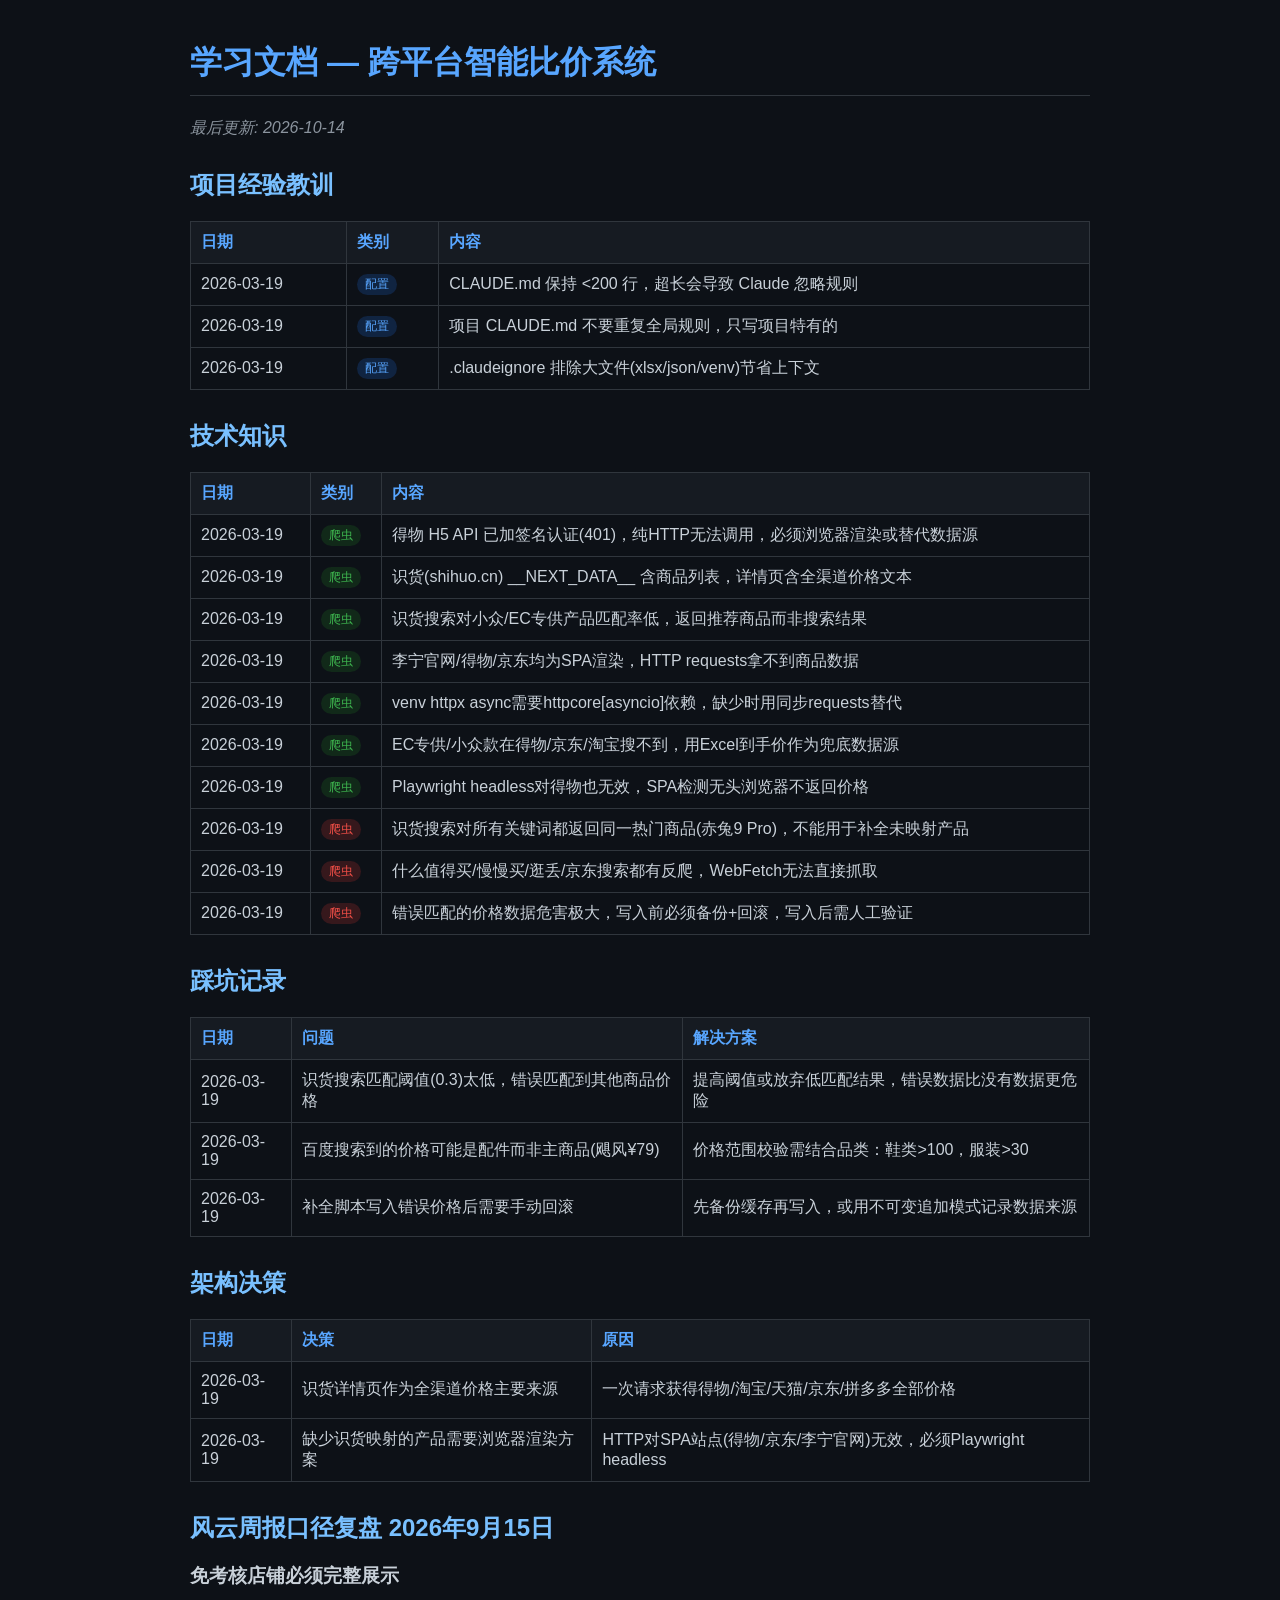
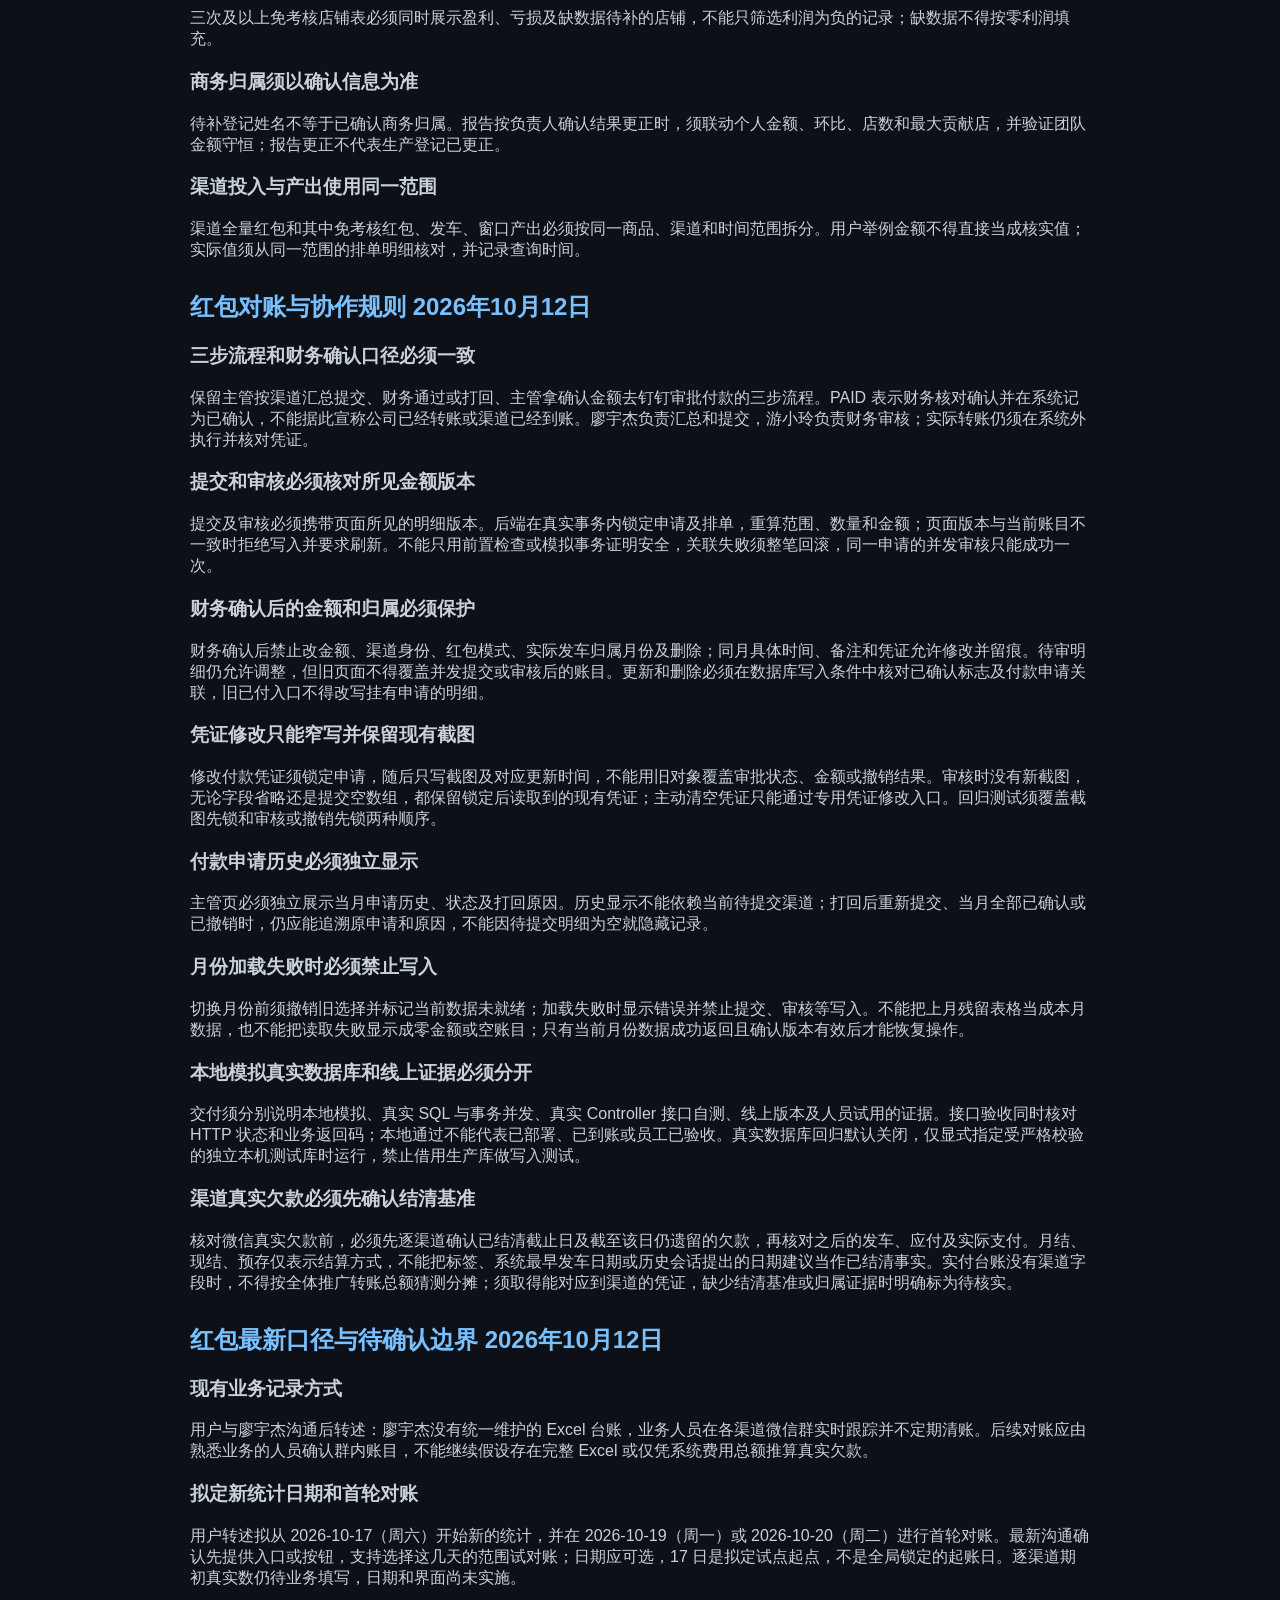
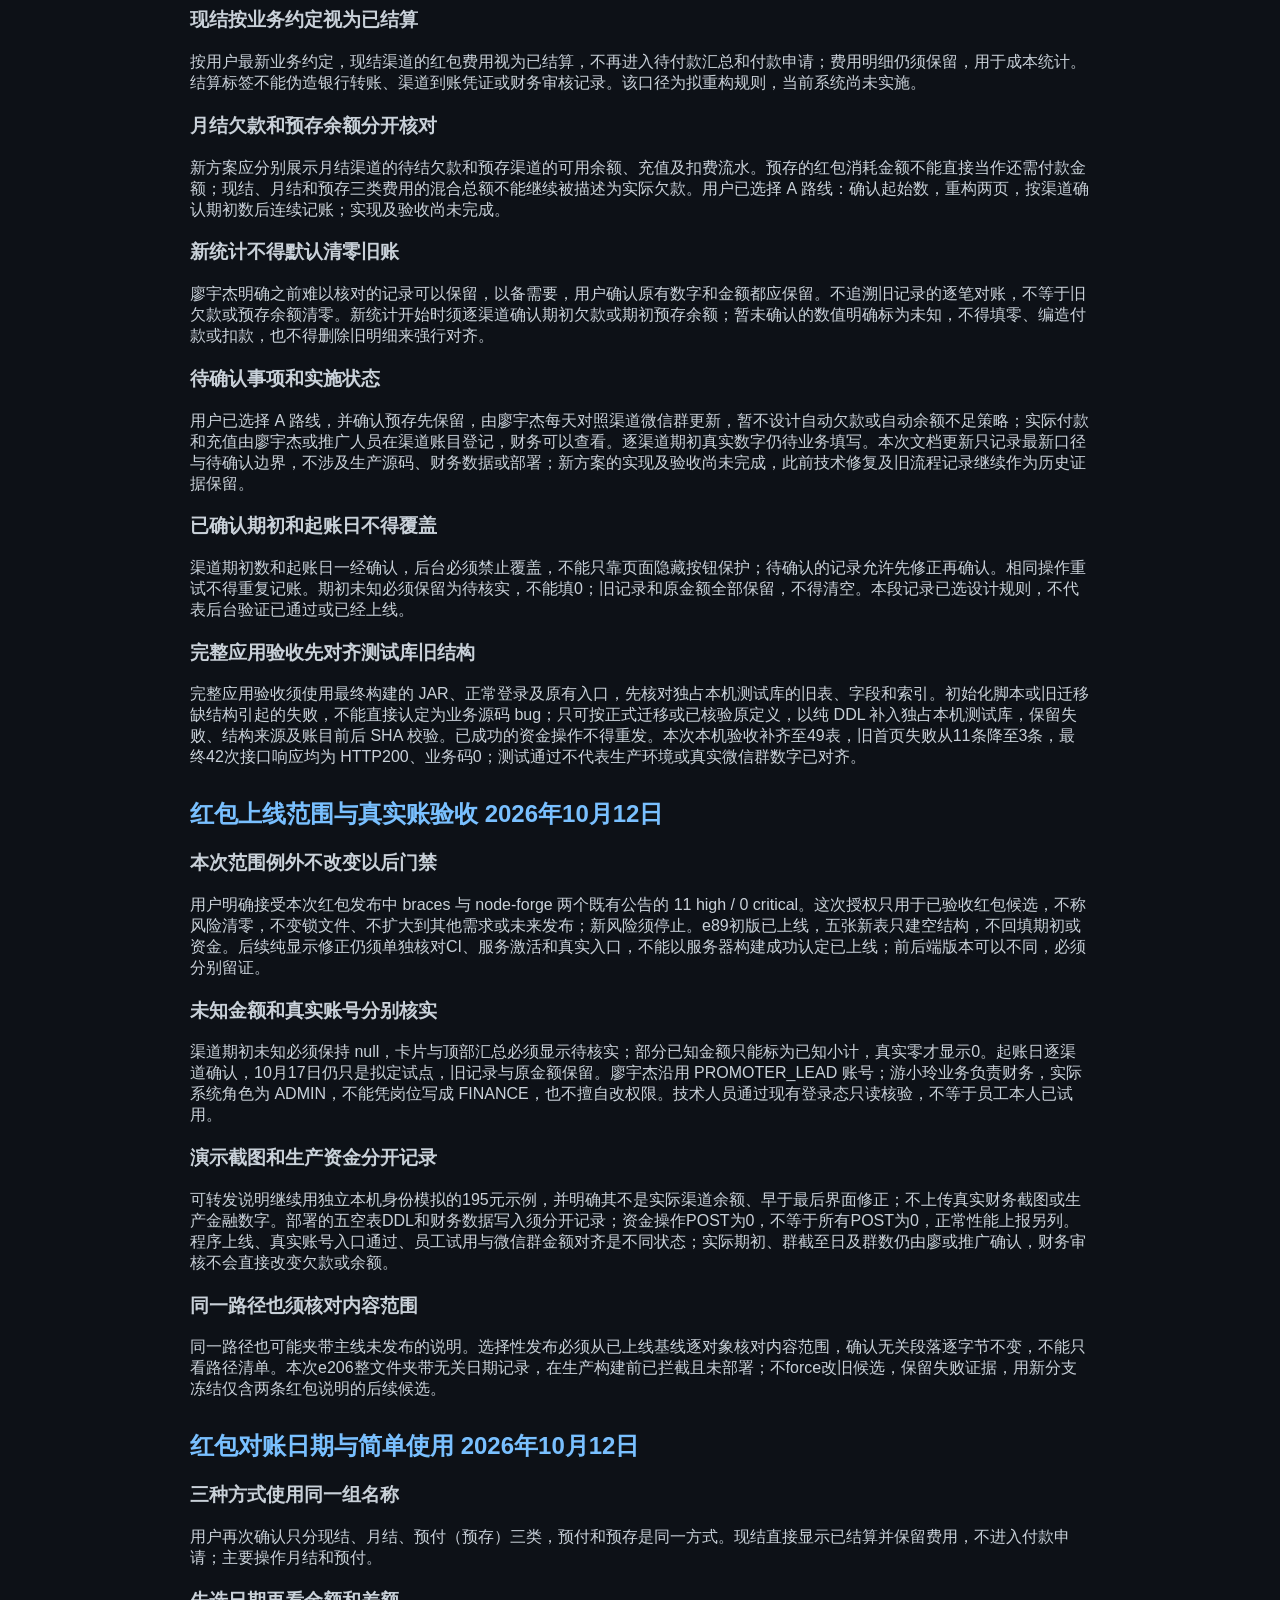
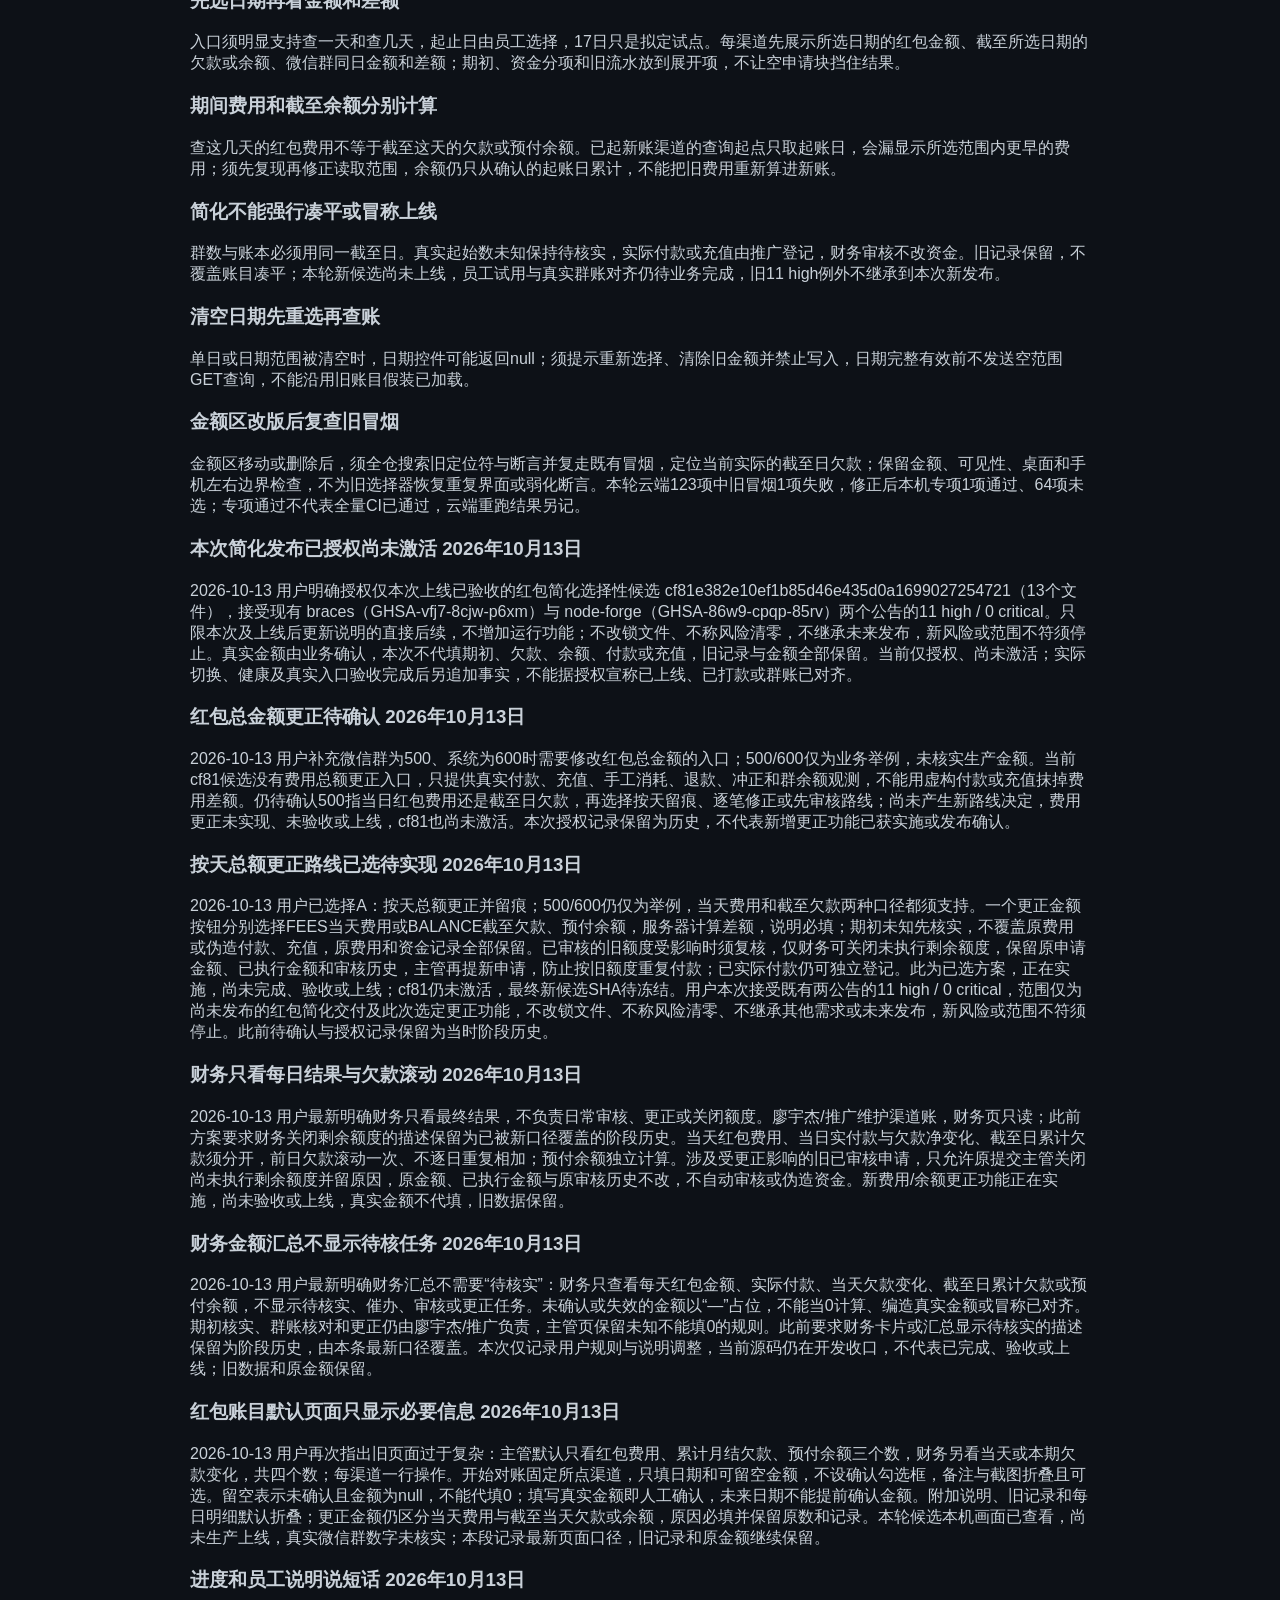
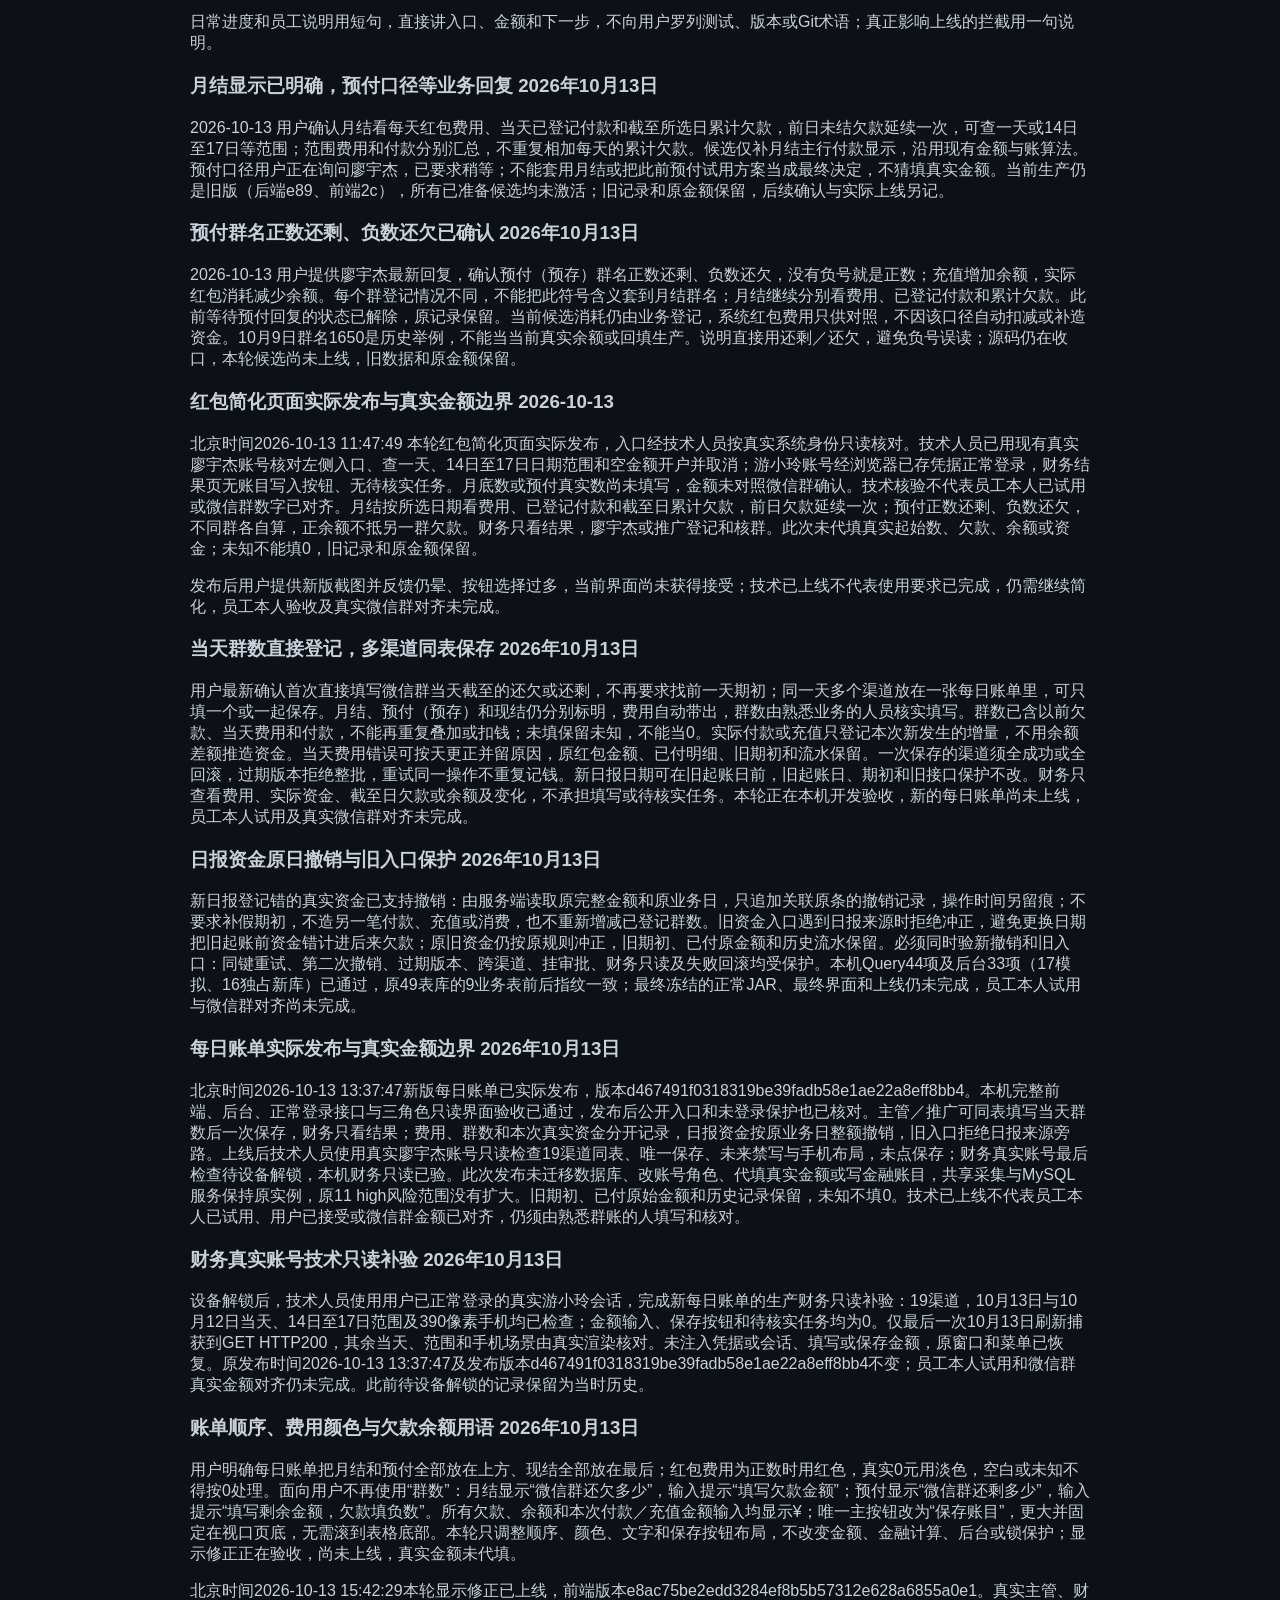
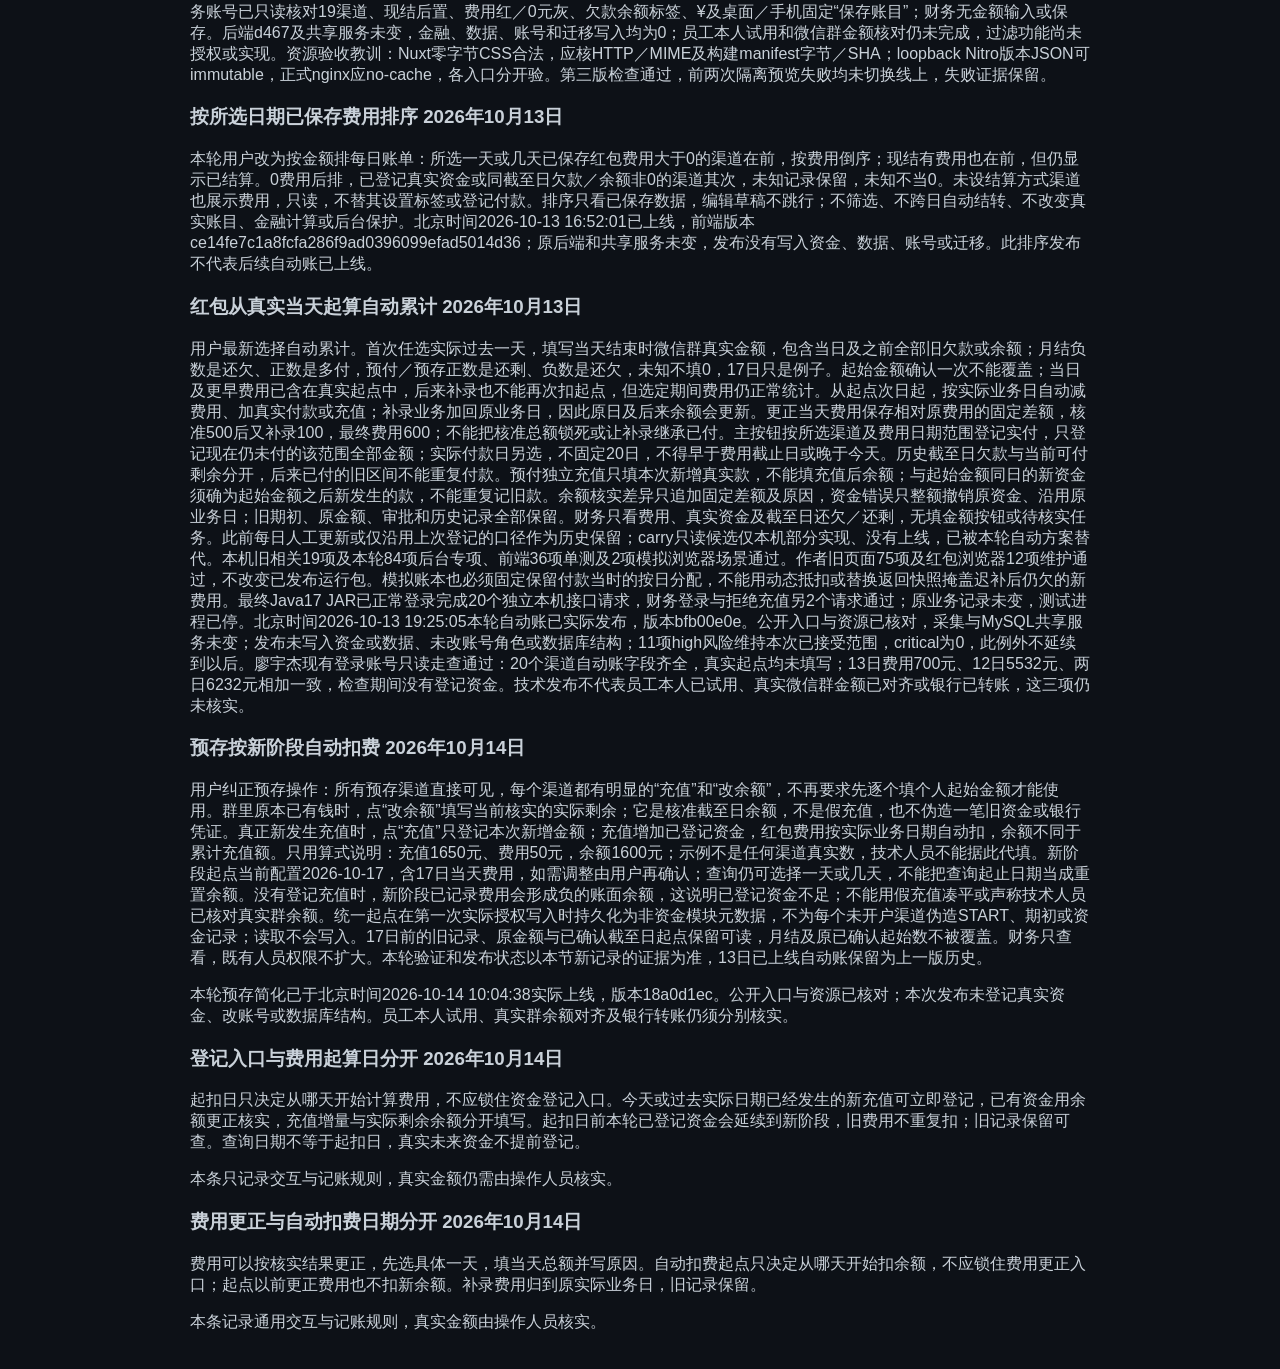
==== commit 58c0659b: "merge: fee correction before deduction start" ====
--- a/docs/learning.html
+++ b/docs/learning.html
@@ -160,5 +160,6 @@
 <div style="break-inside: avoid;"><h3>红包从真实当天起算自动累计 2026年10月13日</h3><p>用户最新选择自动累计。首次任选实际过去一天，填写当天结束时微信群真实金额，包含当日及之前全部旧欠款或余额；月结负数是还欠、正数是多付，预付／预存正数是还剩、负数是还欠，未知不填0，17日只是例子。起始金额确认一次不能覆盖；当日及更早费用已含在真实起点中，后来补录也不能再次扣起点，但选定期间费用仍正常统计。从起点次日起，按实际业务日自动减费用、加真实付款或充值；补录业务加回原业务日，因此原日及后来余额会更新。更正当天费用保存相对原费用的固定差额，核准500后又补录100，最终费用600；不能把核准总额锁死或让补录继承已付。主按钮按所选渠道及费用日期范围登记实付，只登记现在仍未付的该范围全部金额；实际付款日另选，不固定20日，不得早于费用截止日或晚于今天。历史截至日欠款与当前可付剩余分开，后来已付的旧区间不能重复付款。预付独立充值只填本次新增真实款，不能填充值后余额；与起始金额同日的新资金须确为起始金额之后新发生的款，不能重复记旧款。余额核实差异只追加固定差额及原因，资金错误只整额撤销原资金、沿用原业务日；旧期初、原金额、审批和历史记录全部保留。财务只看费用、真实资金及截至日还欠／还剩，无填金额按钮或待核实任务。此前每日人工更新或仅沿用上次登记的口径作为历史保留；carry只读候选仅本机部分实现、没有上线，已被本轮自动方案替代。本机旧相关19项及本轮84项后台专项、前端36项单测及2项模拟浏览器场景通过。作者旧页面75项及红包浏览器12项维护通过，不改变已发布运行包。模拟账本也必须固定保留付款当时的按日分配，不能用动态抵扣或替换返回快照掩盖迟补后仍欠的新费用。最终Java17 JAR已正常登录完成20个独立本机接口请求，财务登录与拒绝充值另2个请求通过；原业务记录未变，测试进程已停。北京时间2026-10-13 19:25:05本轮自动账已实际发布，版本bfb00e0e。公开入口与资源已核对，采集与MySQL共享服务未变；发布未写入资金或数据、未改账号角色或数据库结构；11项high风险维持本次已接受范围，critical为0，此例外不延续到以后。廖宇杰现有登录账号只读走查通过：20个渠道自动账字段齐全，真实起点均未填写；13日费用700元、12日5532元、两日6232元相加一致，检查期间没有登记资金。技术发布不代表员工本人已试用、真实微信群金额已对齐或银行已转账，这三项仍未核实。</p></div>
 <div style="break-inside: avoid;"><h3>预存按新阶段自动扣费 2026年10月14日</h3><p>用户纠正预存操作：所有预存渠道直接可见，每个渠道都有明显的“充值”和“改余额”，不再要求先逐个填个人起始金额才能使用。群里原本已有钱时，点“改余额”填写当前核实的实际剩余；它是核准截至日余额，不是假充值，也不伪造一笔旧资金或银行凭证。真正新发生充值时，点“充值”只登记本次新增金额；充值增加已登记资金，红包费用按实际业务日期自动扣，余额不同于累计充值额。只用算式说明：充值1650元、费用50元，余额1600元；示例不是任何渠道真实数，技术人员不能据此代填。新阶段起点当前配置2026-10-17，含17日当天费用，如需调整由用户再确认；查询仍可选择一天或几天，不能把查询起止日期当成重置余额。没有登记充值时，新阶段已记录费用会形成负的账面余额，这说明已登记资金不足；不能用假充值凑平或声称技术人员已核对真实群余额。统一起点在第一次实际授权写入时持久化为非资金模块元数据，不为每个未开户渠道伪造START、期初或资金记录；读取不会写入。17日前的旧记录、原金额与已确认截至日起点保留可读，月结及原已确认起始数不被覆盖。财务只查看，既有人员权限不扩大。本轮验证和发布状态以本节新记录的证据为准，13日已上线自动账保留为上一版历史。</p><p>本轮预存简化已于北京时间2026-10-14 10:04:38实际上线，版本18a0d1ec。公开入口与资源已核对；本次发布未登记真实资金、改账号或数据库结构。员工本人试用、真实群余额对齐及银行转账仍须分别核实。</p></div>
 <div style="break-inside: avoid;"><h3>登记入口与费用起算日分开 2026年10月14日</h3><p>起扣日只决定从哪天开始计算费用，不应锁住资金登记入口。今天或过去实际日期已经发生的新充值可立即登记，已有资金用余额更正核实，充值增量与实际剩余余额分开填写。起扣日前本轮已登记资金会延续到新阶段，旧费用不重复扣；旧记录保留可查。查询日期不等于起扣日，真实未来资金不提前登记。</p><p>本条只记录交互与记账规则，真实金额仍需由操作人员核实。</p></div>
+<div style="break-inside: avoid;"><h3>费用更正与自动扣费日期分开 2026年10月14日</h3><p>费用可以按核实结果更正，先选具体一天，填当天总额并写原因。自动扣费起点只决定从哪天开始扣余额，不应锁住费用更正入口；起点以前更正费用也不扣新余额。补录费用归到原实际业务日，旧记录保留。</p><p>本条记录通用交互与记账规则，真实金额由操作人员核实。</p></div>
 </body>
 </html>
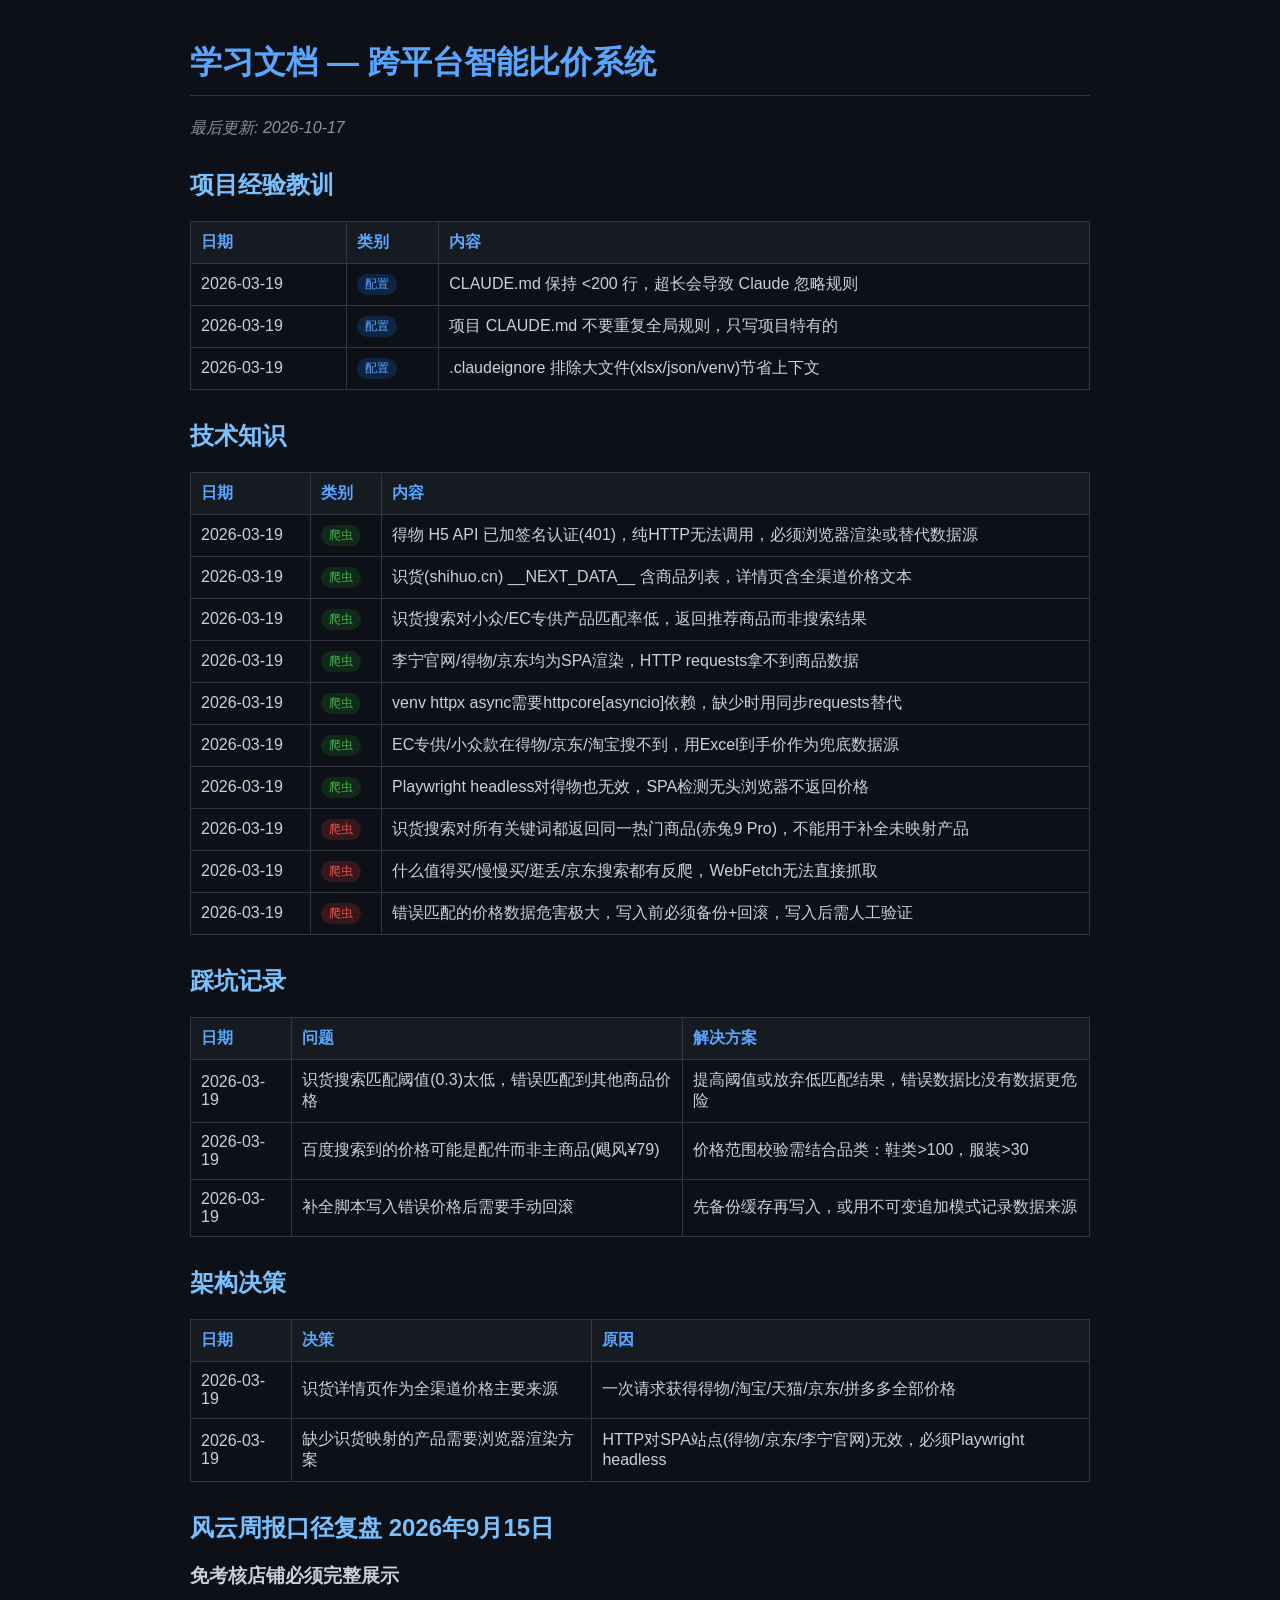
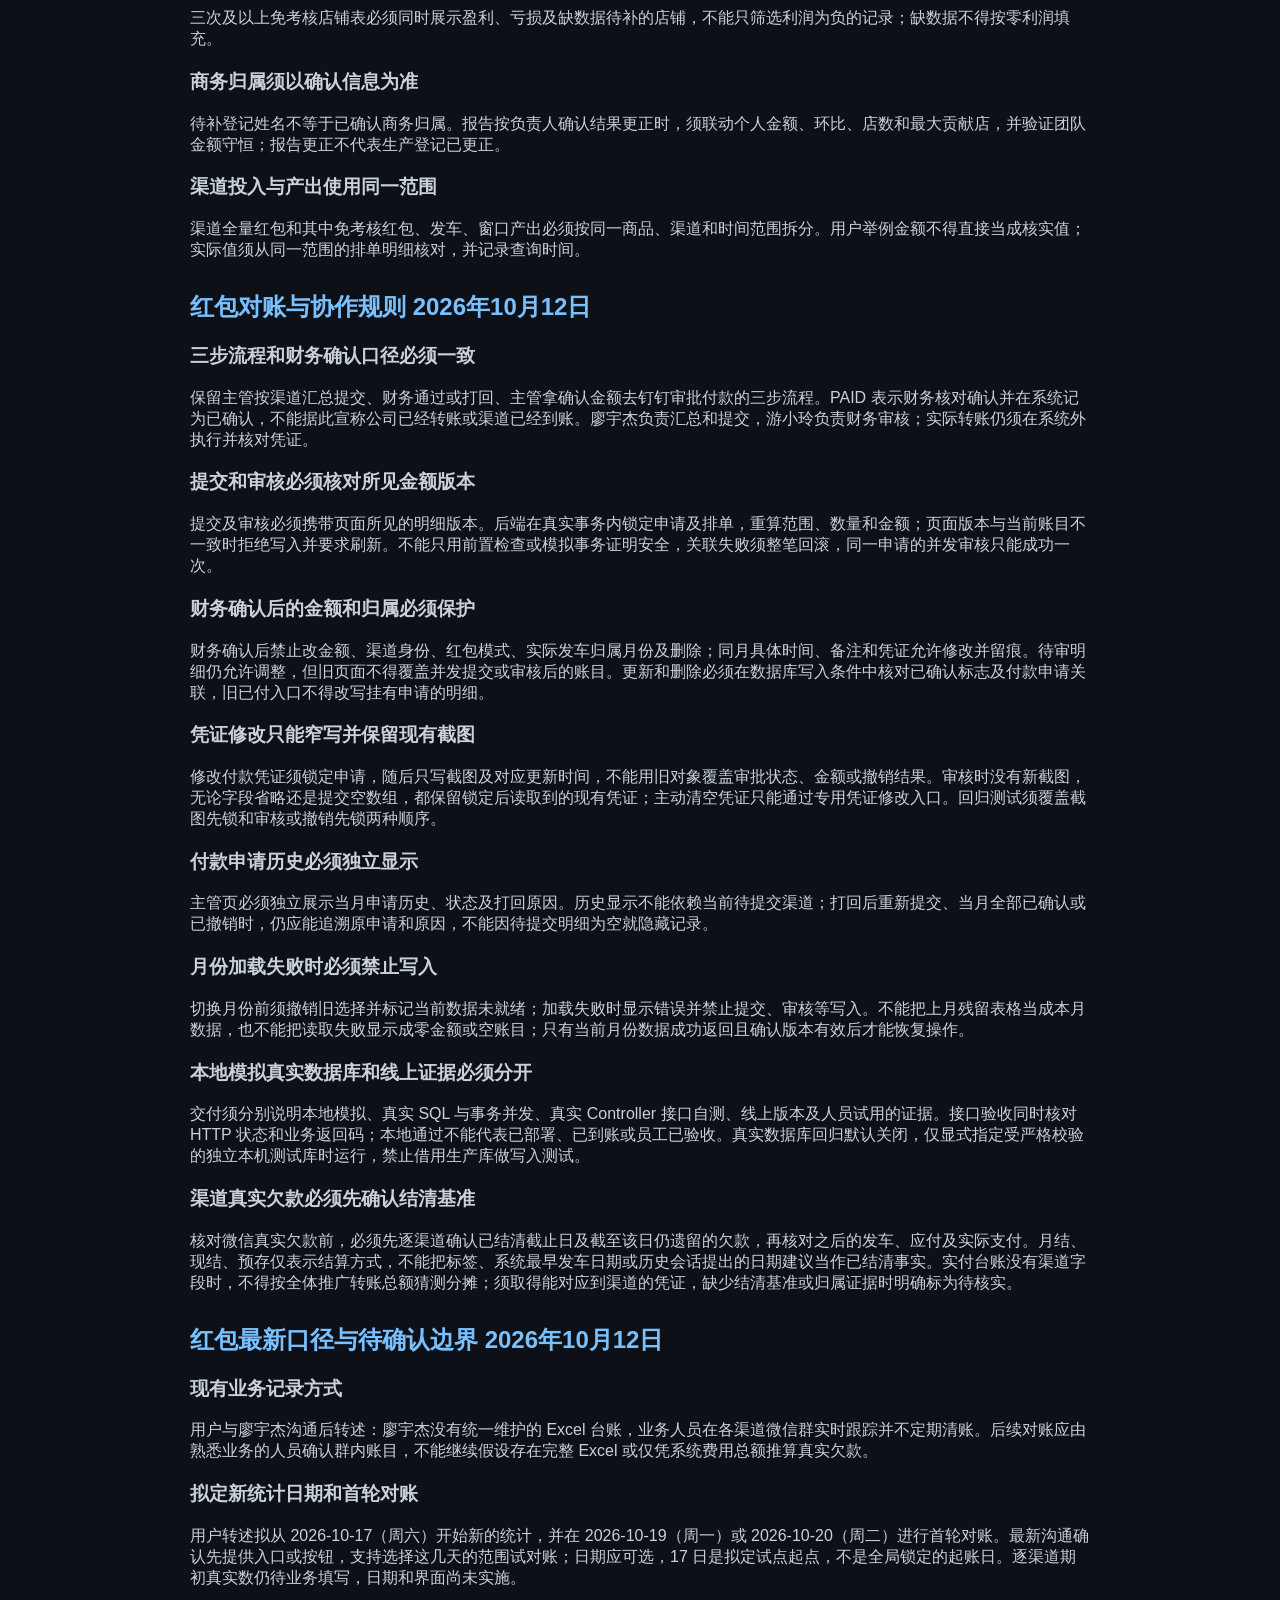
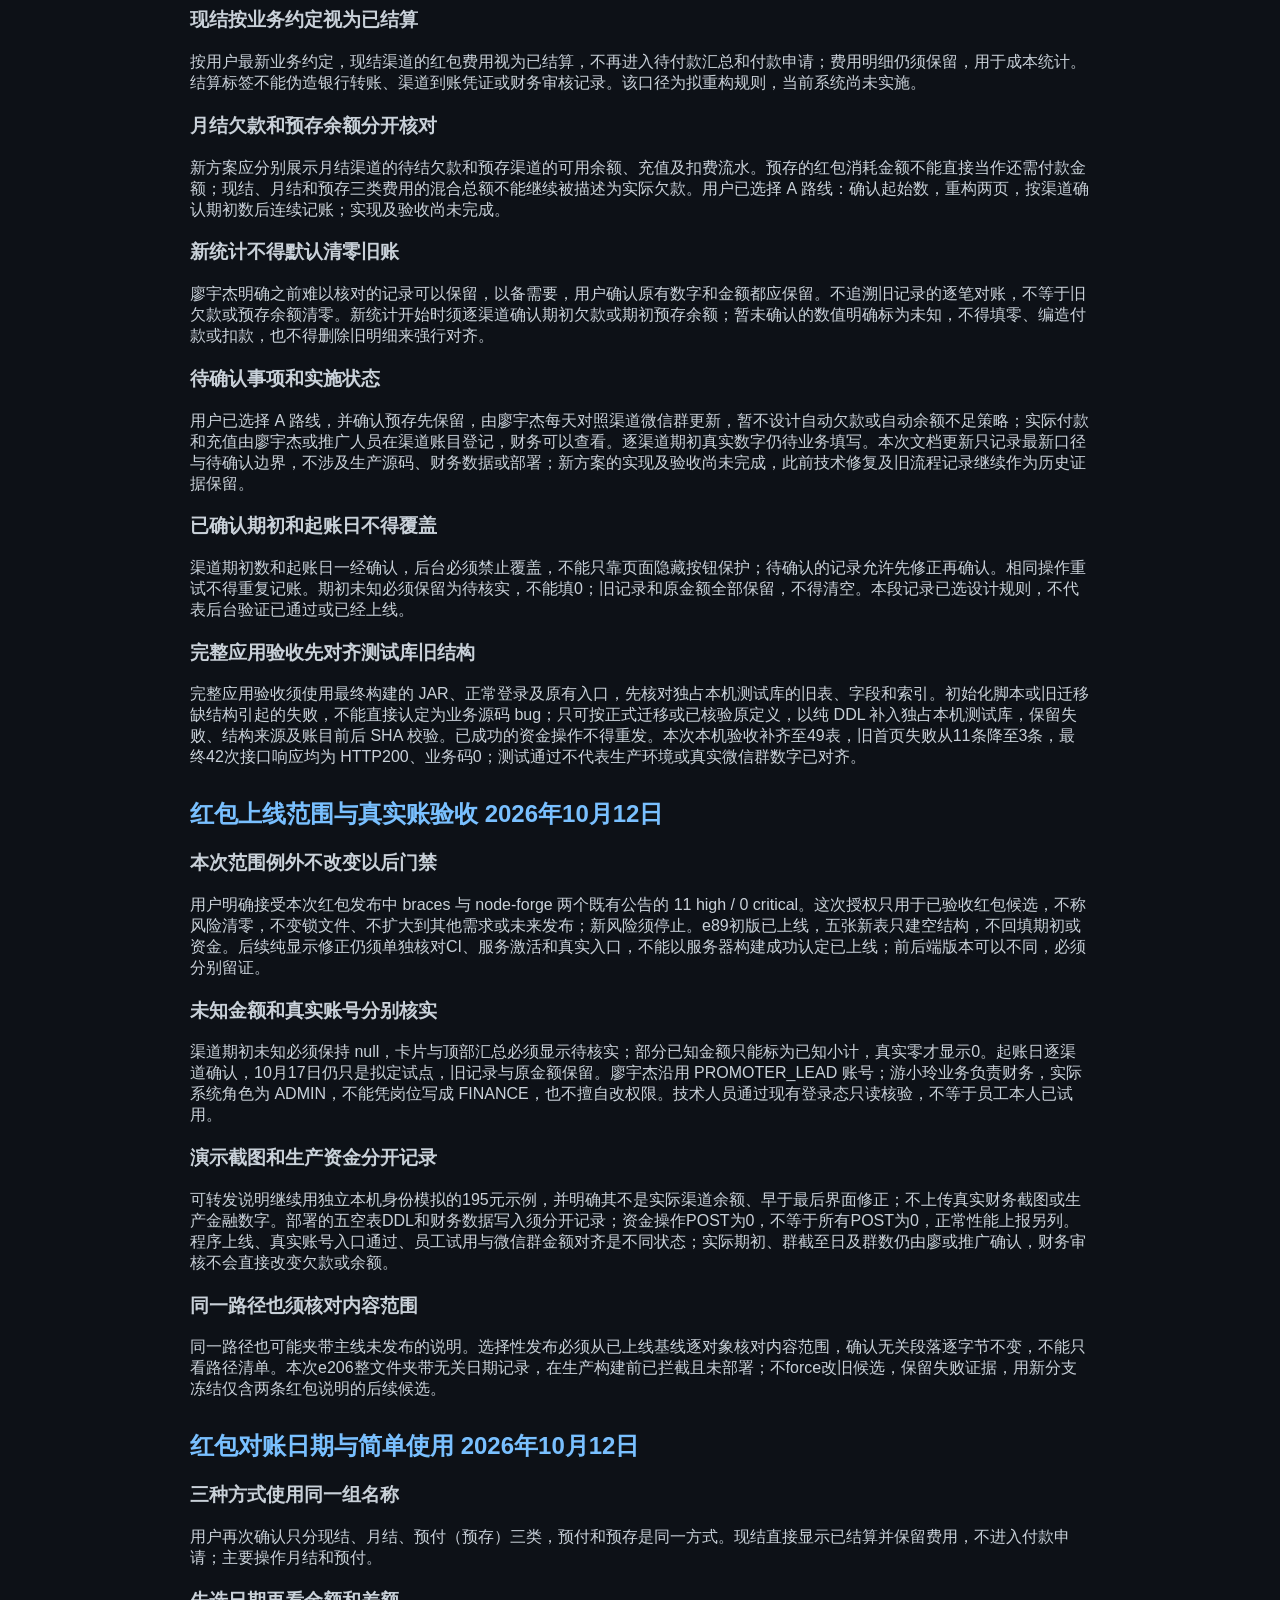
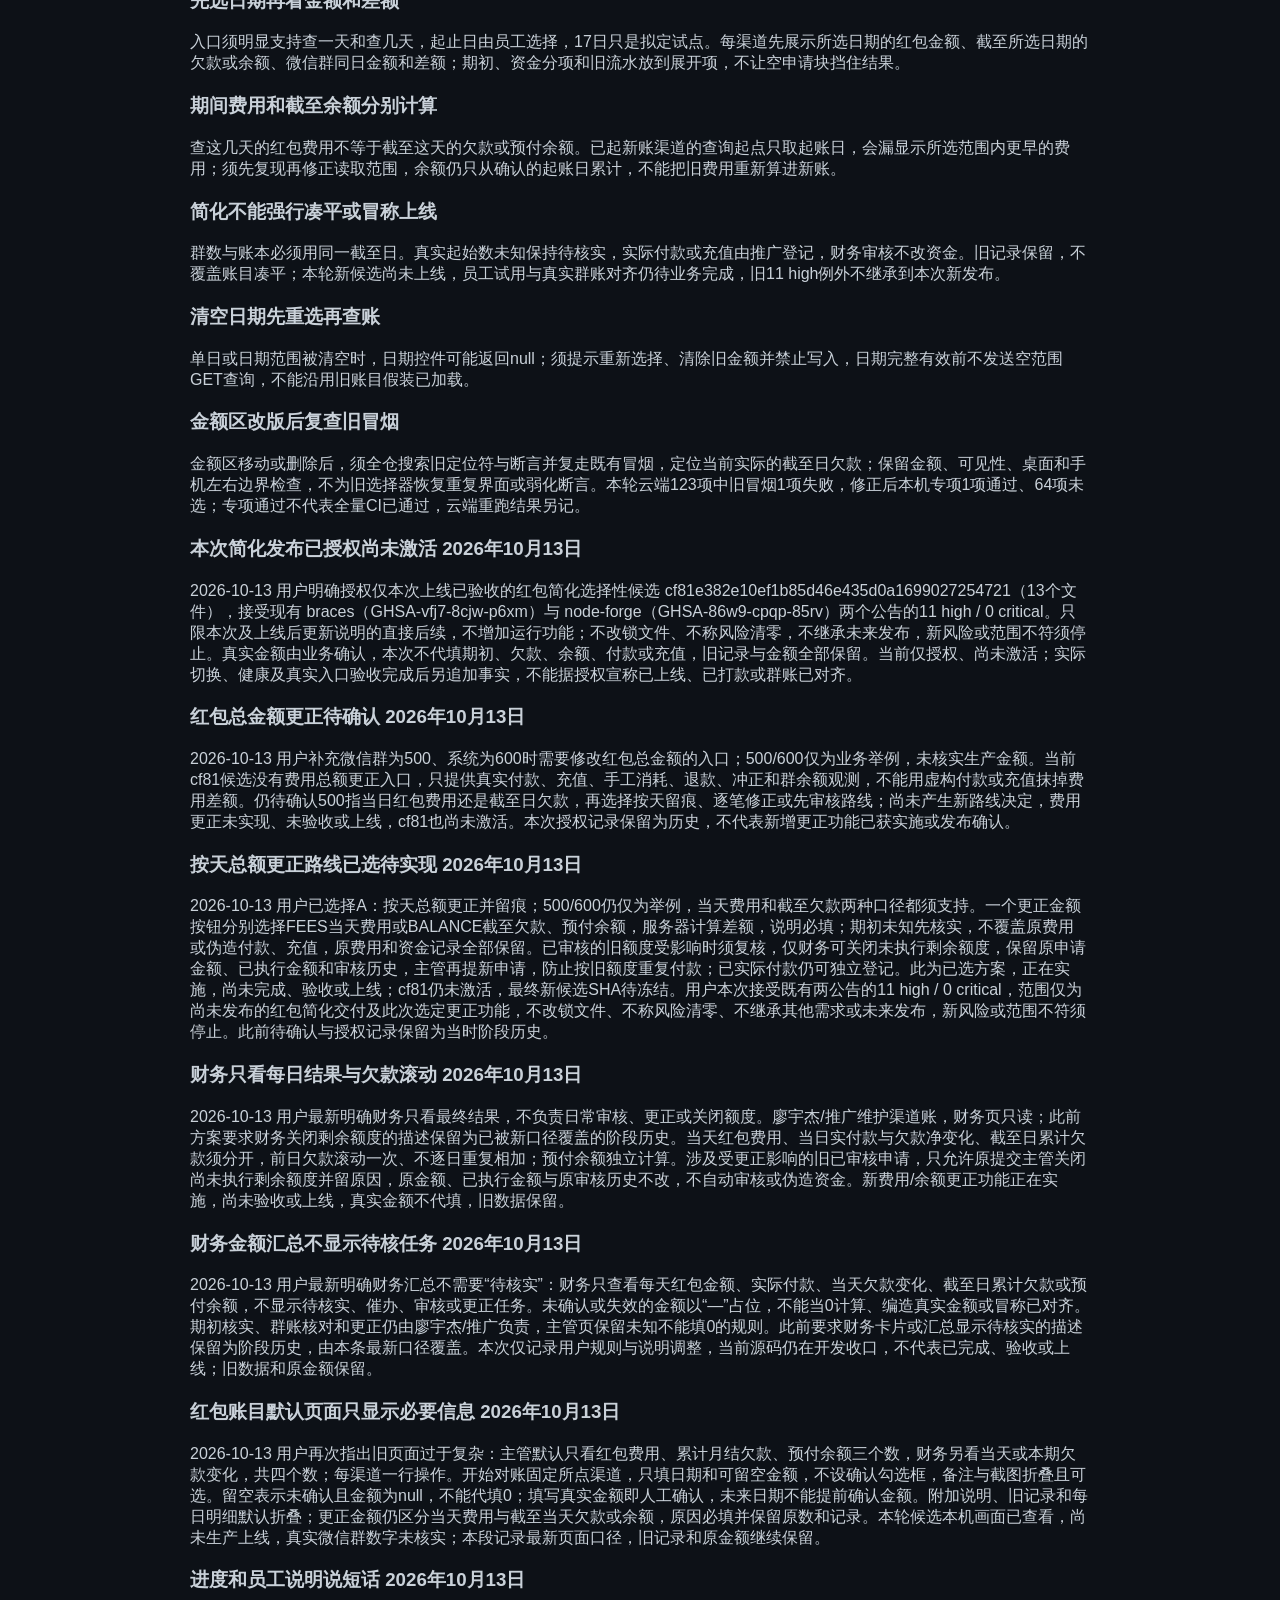
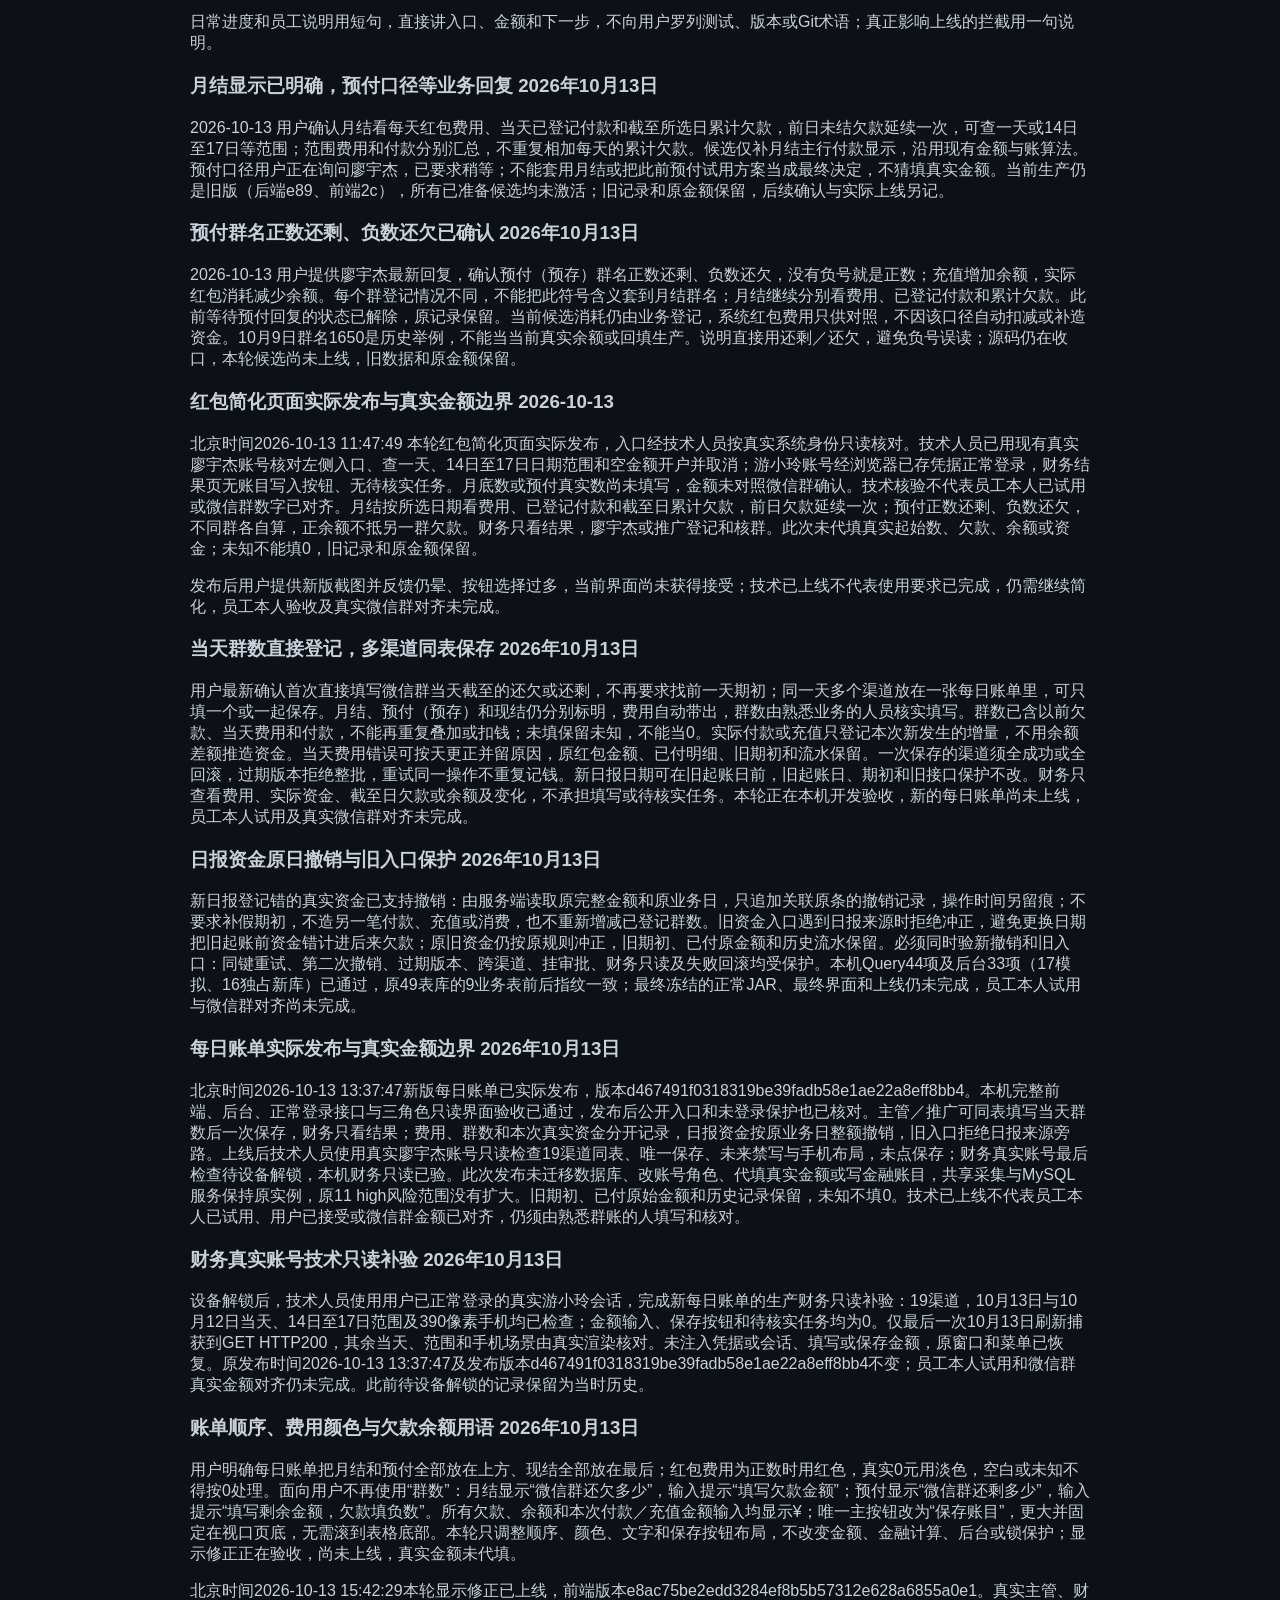
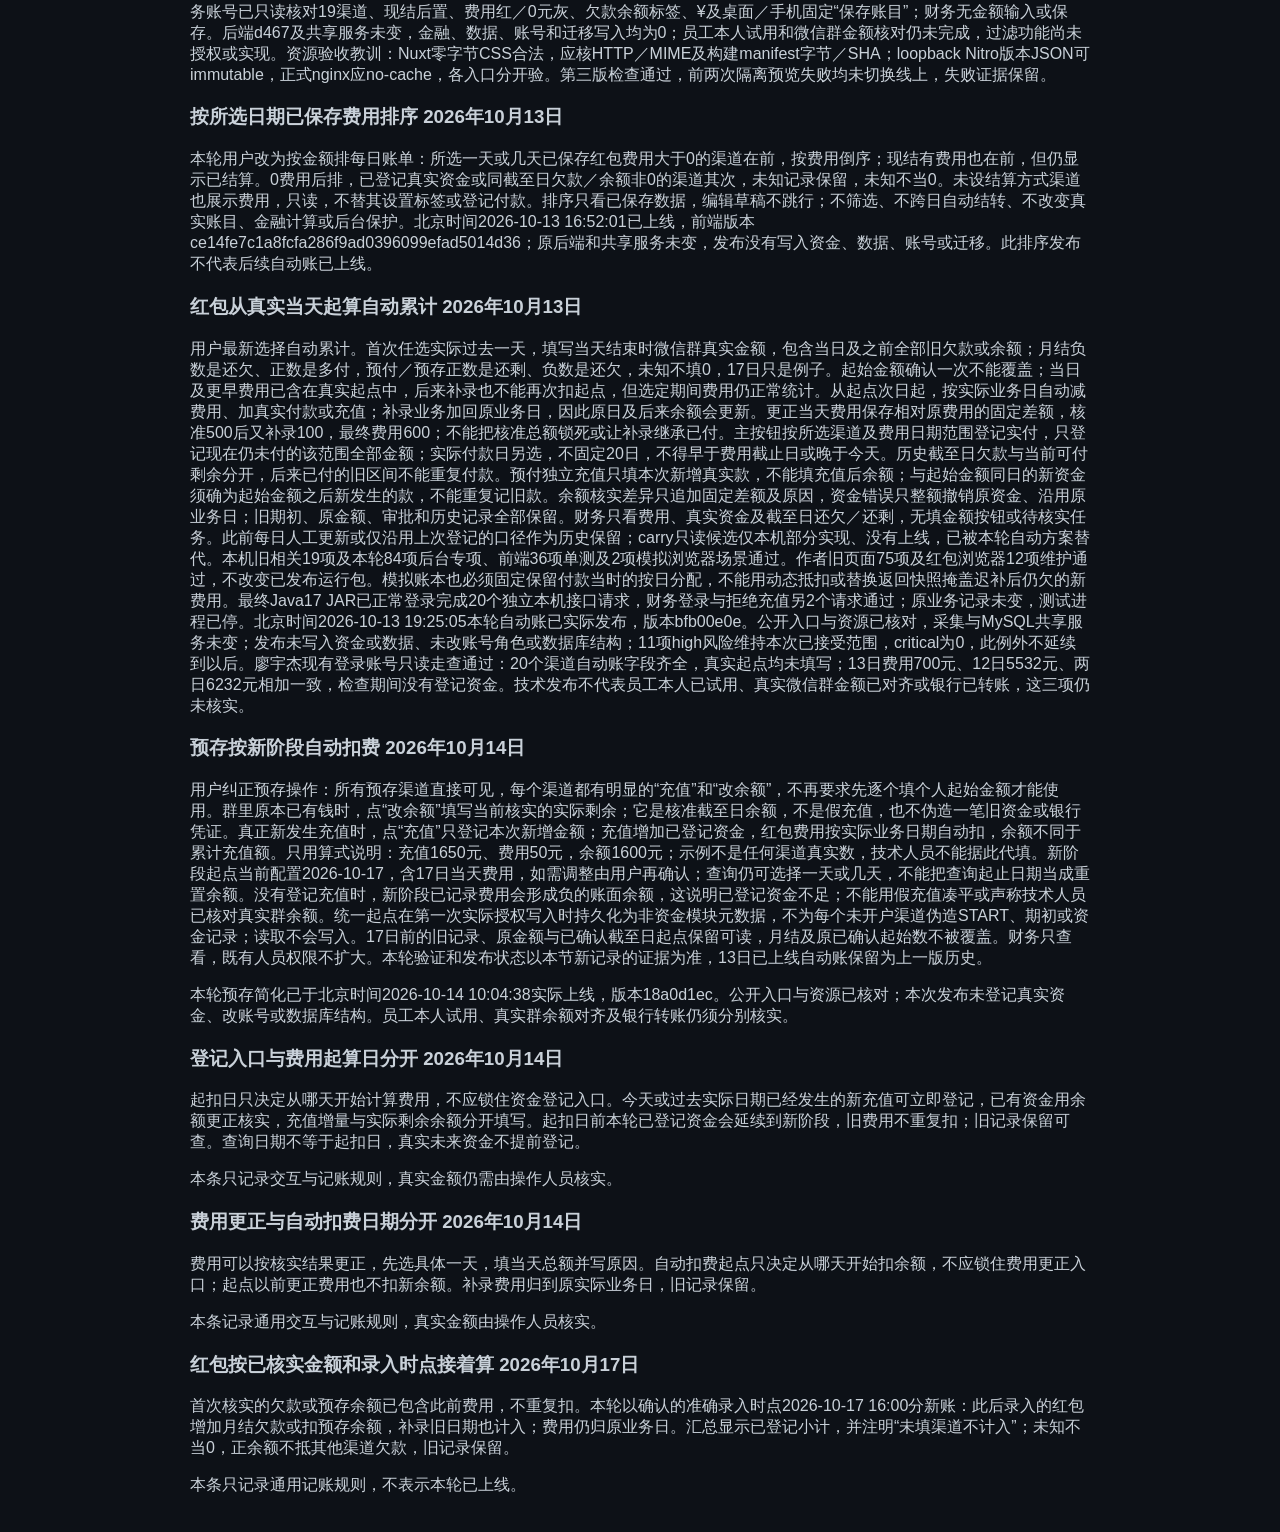
==== commit 295002b8: "merge: 同步红包新起点和已登记汇总文档" ====
--- a/docs/learning.html
+++ b/docs/learning.html
@@ -22,7 +22,7 @@
 </head>
 <body>
     <h1>学习文档 — 跨平台智能比价系统</h1>
-    <p class="updated">最后更新: 2026-10-14</p>
+    <p class="updated">最后更新: 2026-10-17</p>
 
     <h2>项目经验教训</h2>
     <table>
@@ -161,5 +161,6 @@
 <div style="break-inside: avoid;"><h3>预存按新阶段自动扣费 2026年10月14日</h3><p>用户纠正预存操作：所有预存渠道直接可见，每个渠道都有明显的“充值”和“改余额”，不再要求先逐个填个人起始金额才能使用。群里原本已有钱时，点“改余额”填写当前核实的实际剩余；它是核准截至日余额，不是假充值，也不伪造一笔旧资金或银行凭证。真正新发生充值时，点“充值”只登记本次新增金额；充值增加已登记资金，红包费用按实际业务日期自动扣，余额不同于累计充值额。只用算式说明：充值1650元、费用50元，余额1600元；示例不是任何渠道真实数，技术人员不能据此代填。新阶段起点当前配置2026-10-17，含17日当天费用，如需调整由用户再确认；查询仍可选择一天或几天，不能把查询起止日期当成重置余额。没有登记充值时，新阶段已记录费用会形成负的账面余额，这说明已登记资金不足；不能用假充值凑平或声称技术人员已核对真实群余额。统一起点在第一次实际授权写入时持久化为非资金模块元数据，不为每个未开户渠道伪造START、期初或资金记录；读取不会写入。17日前的旧记录、原金额与已确认截至日起点保留可读，月结及原已确认起始数不被覆盖。财务只查看，既有人员权限不扩大。本轮验证和发布状态以本节新记录的证据为准，13日已上线自动账保留为上一版历史。</p><p>本轮预存简化已于北京时间2026-10-14 10:04:38实际上线，版本18a0d1ec。公开入口与资源已核对；本次发布未登记真实资金、改账号或数据库结构。员工本人试用、真实群余额对齐及银行转账仍须分别核实。</p></div>
 <div style="break-inside: avoid;"><h3>登记入口与费用起算日分开 2026年10月14日</h3><p>起扣日只决定从哪天开始计算费用，不应锁住资金登记入口。今天或过去实际日期已经发生的新充值可立即登记，已有资金用余额更正核实，充值增量与实际剩余余额分开填写。起扣日前本轮已登记资金会延续到新阶段，旧费用不重复扣；旧记录保留可查。查询日期不等于起扣日，真实未来资金不提前登记。</p><p>本条只记录交互与记账规则，真实金额仍需由操作人员核实。</p></div>
 <div style="break-inside: avoid;"><h3>费用更正与自动扣费日期分开 2026年10月14日</h3><p>费用可以按核实结果更正，先选具体一天，填当天总额并写原因。自动扣费起点只决定从哪天开始扣余额，不应锁住费用更正入口；起点以前更正费用也不扣新余额。补录费用归到原实际业务日，旧记录保留。</p><p>本条记录通用交互与记账规则，真实金额由操作人员核实。</p></div>
+<div style="break-inside: avoid;"><h3>红包按已核实金额和录入时点接着算 2026年10月17日</h3><p>首次核实的欠款或预存余额已包含此前费用，不重复扣。本轮以确认的准确录入时点2026-10-17 16:00分新账：此后录入的红包增加月结欠款或扣预存余额，补录旧日期也计入；费用仍归原业务日。汇总显示已登记小计，并注明“未填渠道不计入”；未知不当0，正余额不抵其他渠道欠款，旧记录保留。</p><p>本条只记录通用记账规则，不表示本轮已上线。</p></div>
 </body>
 </html>
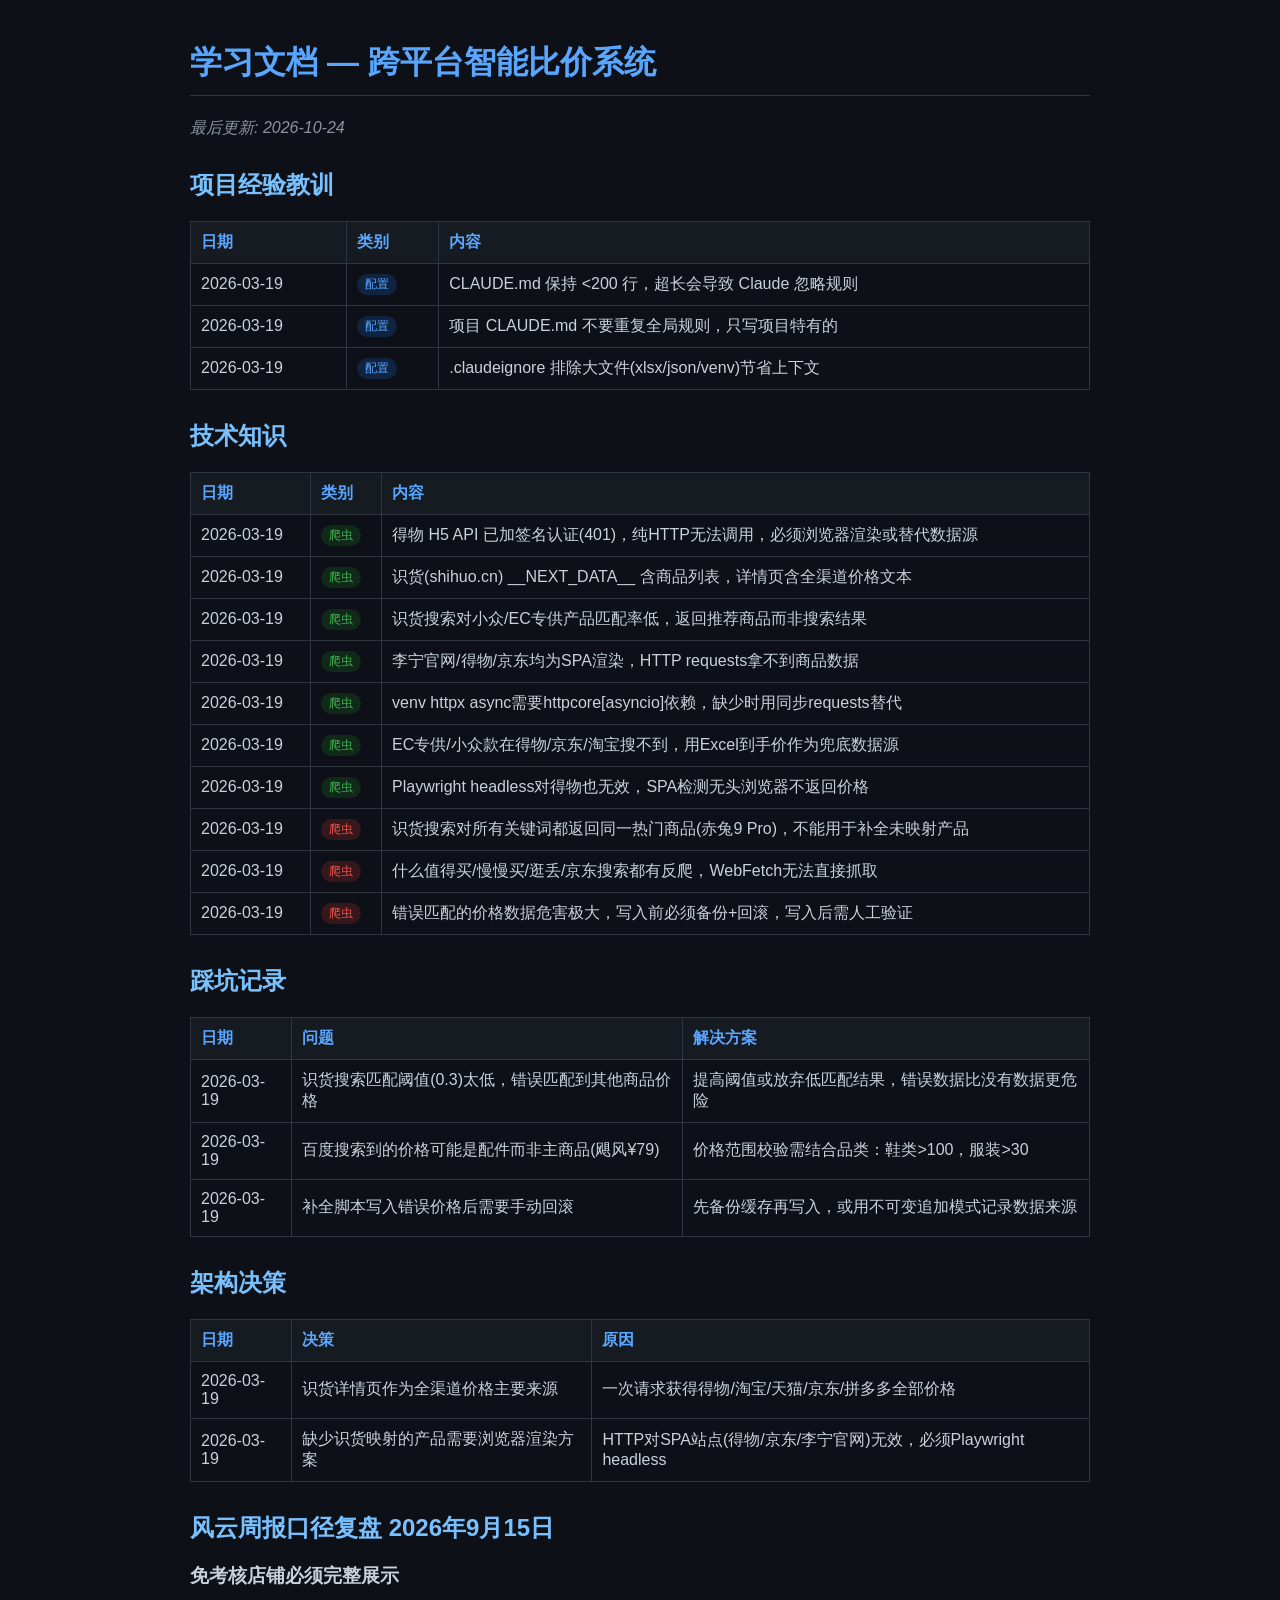
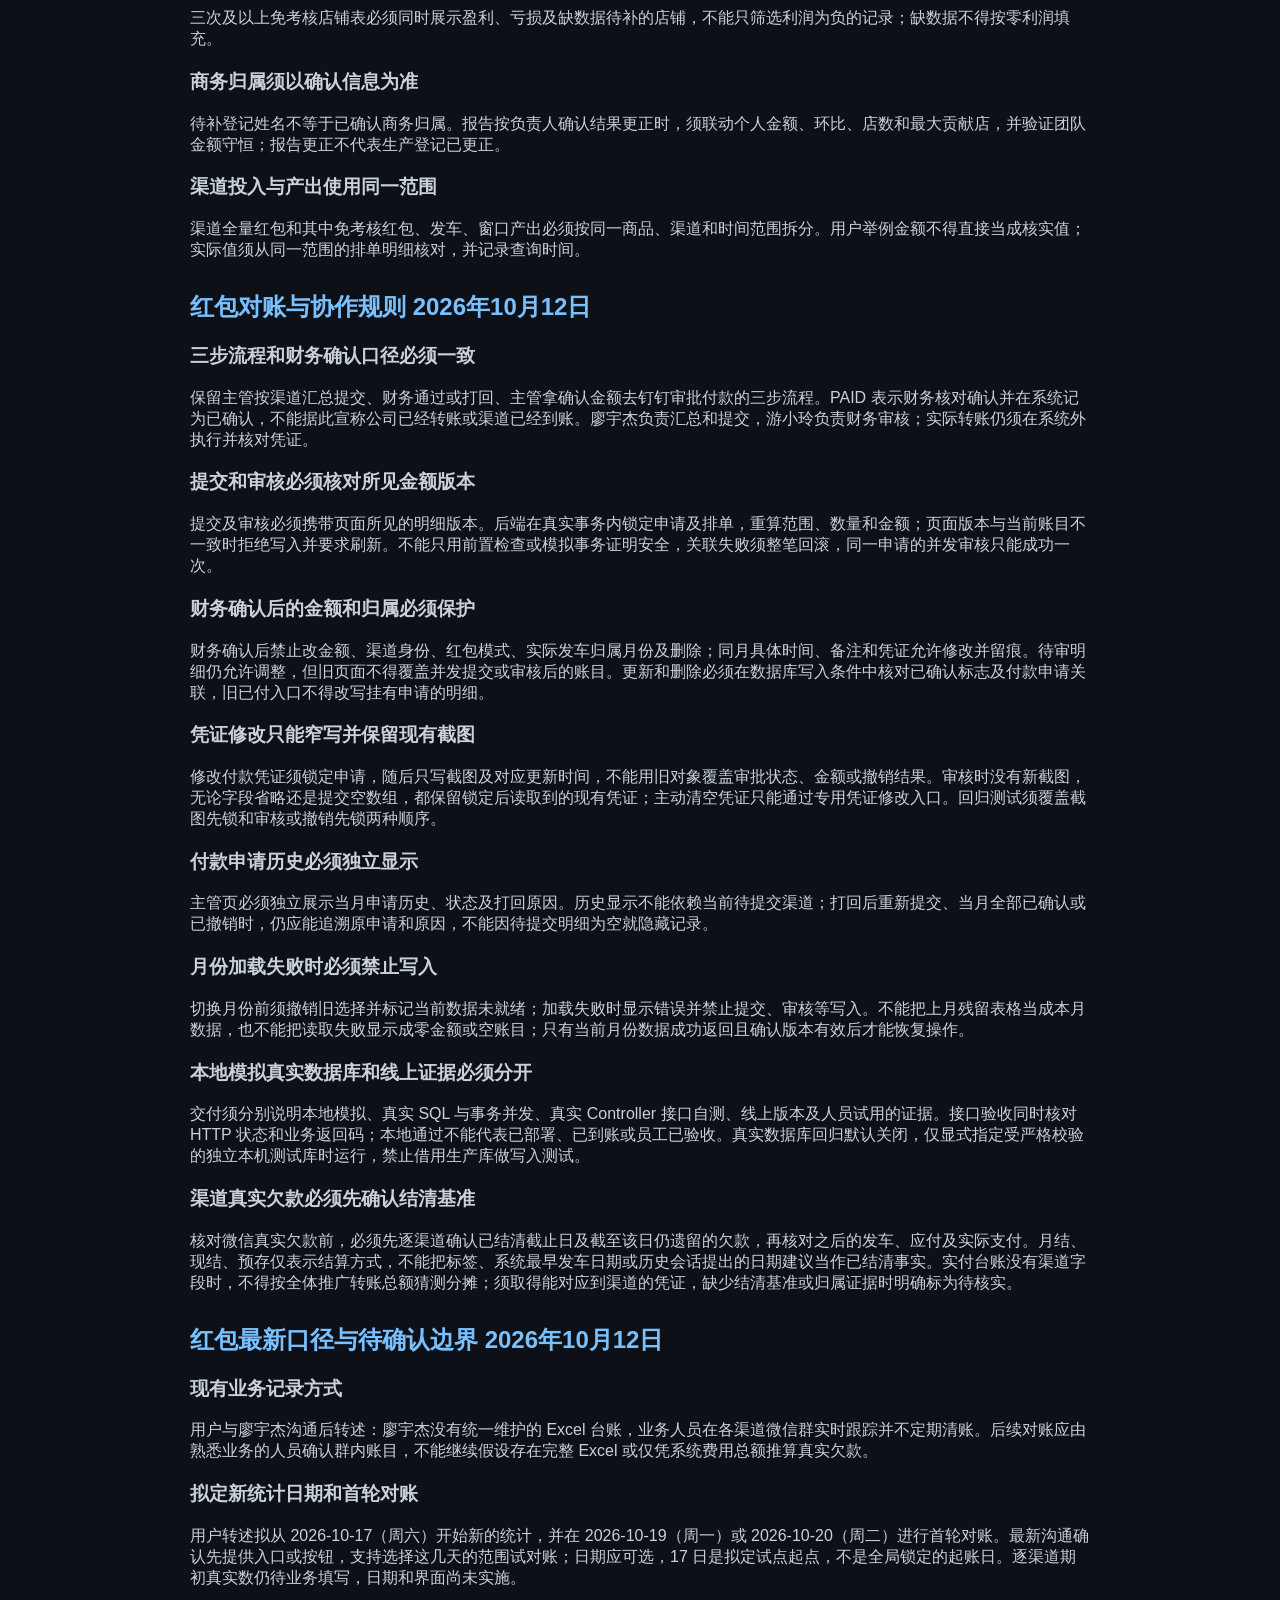
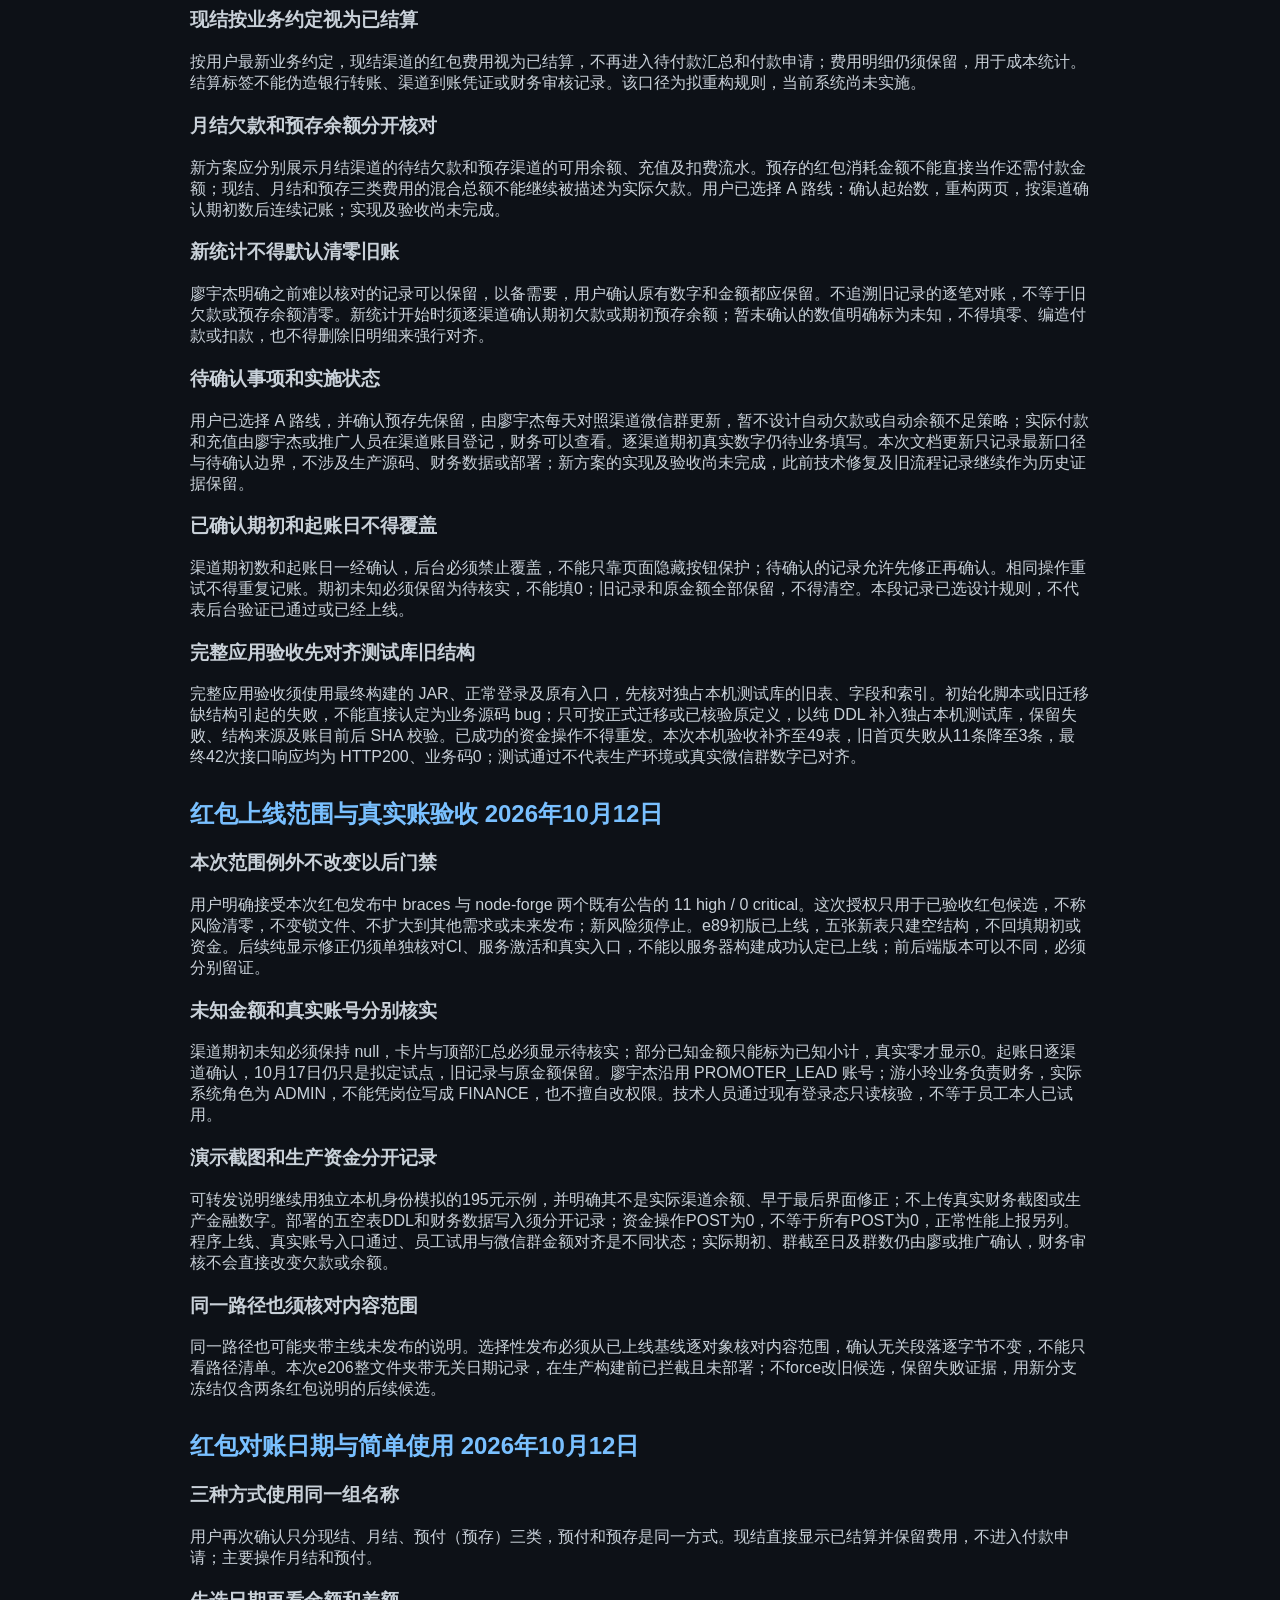
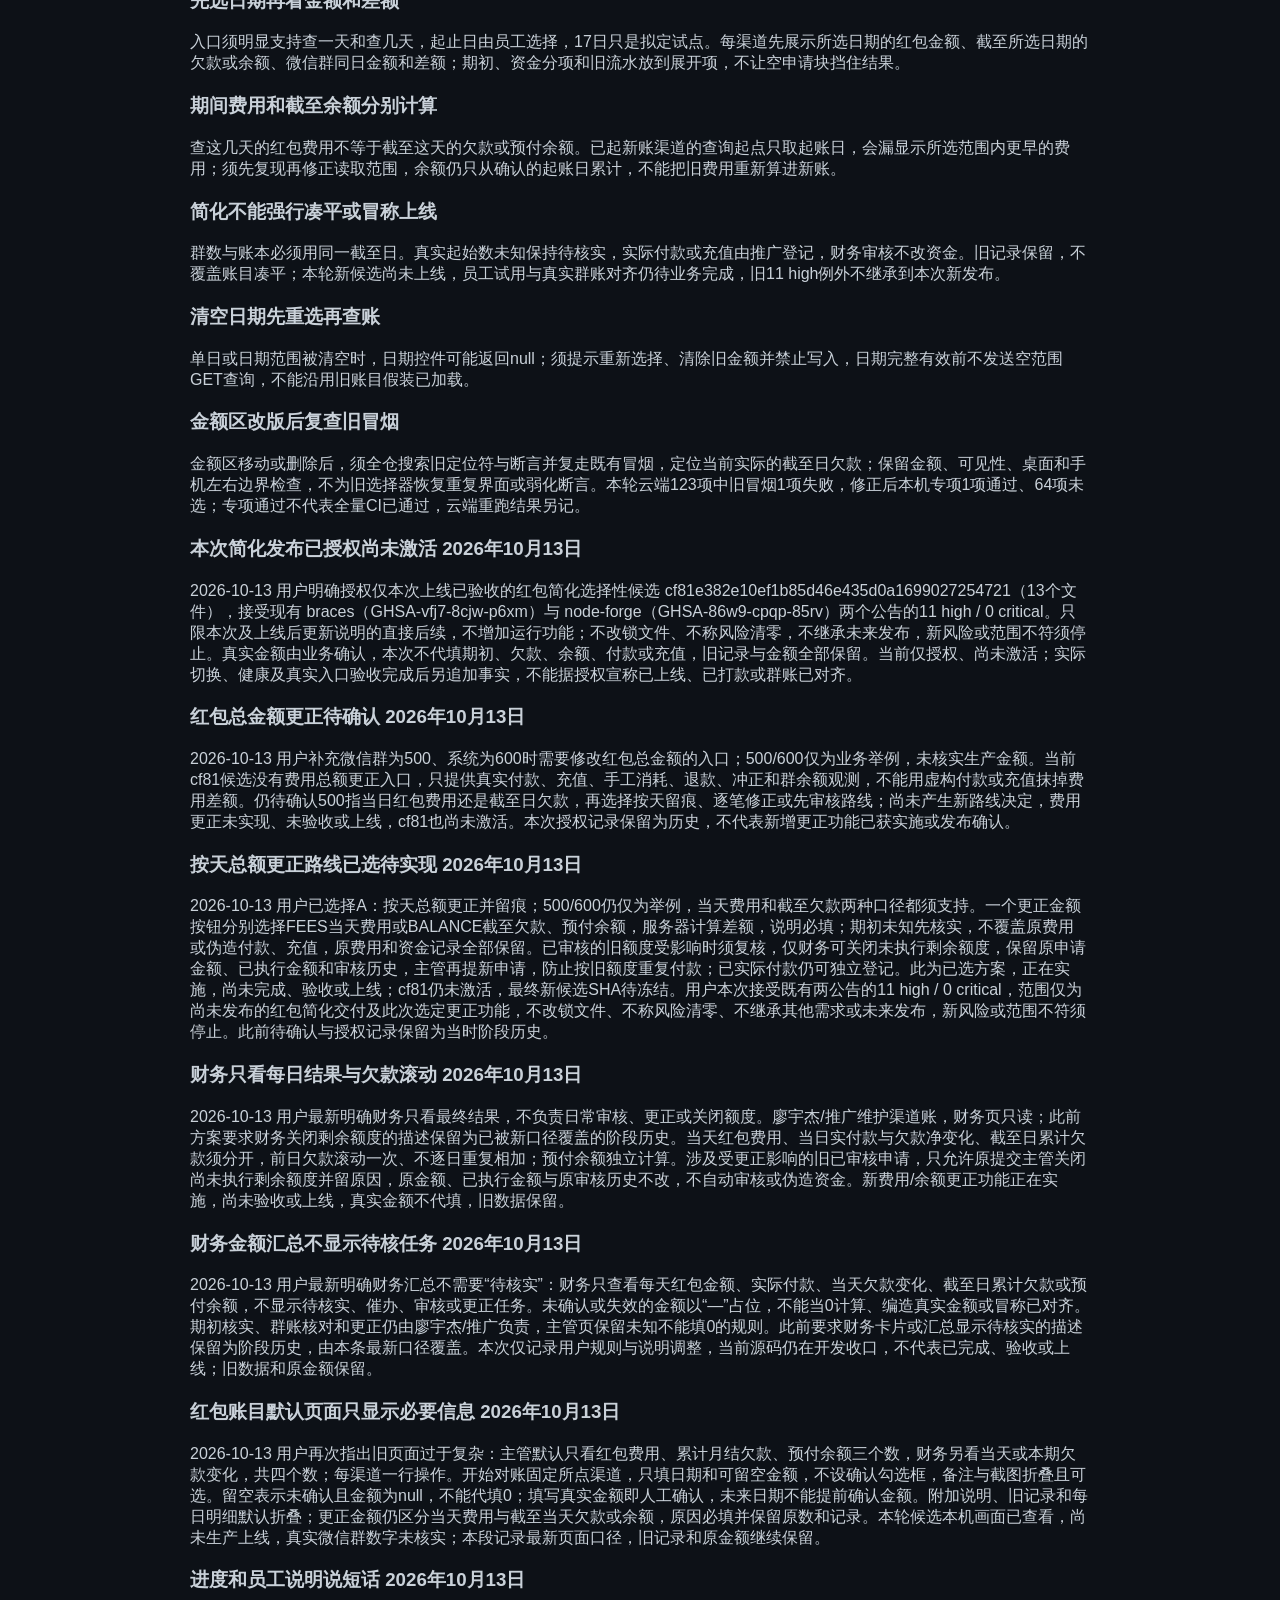
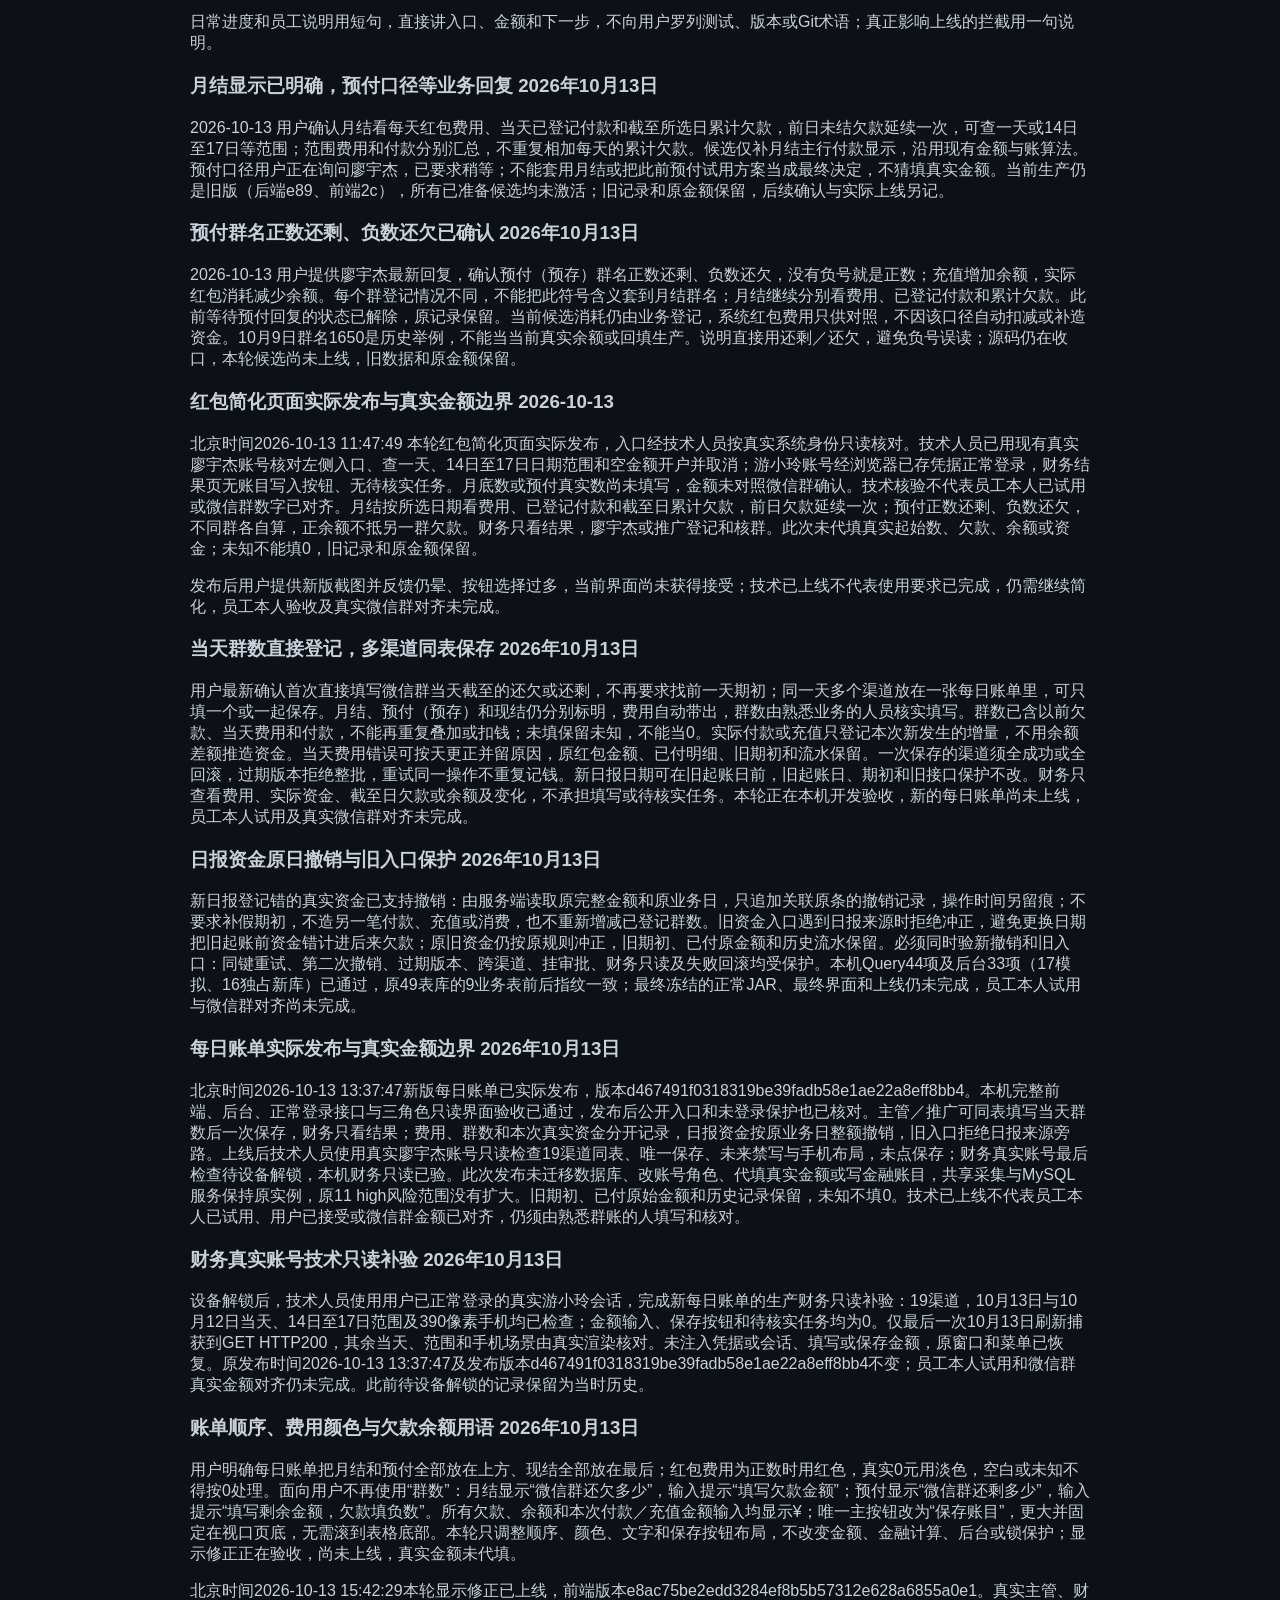
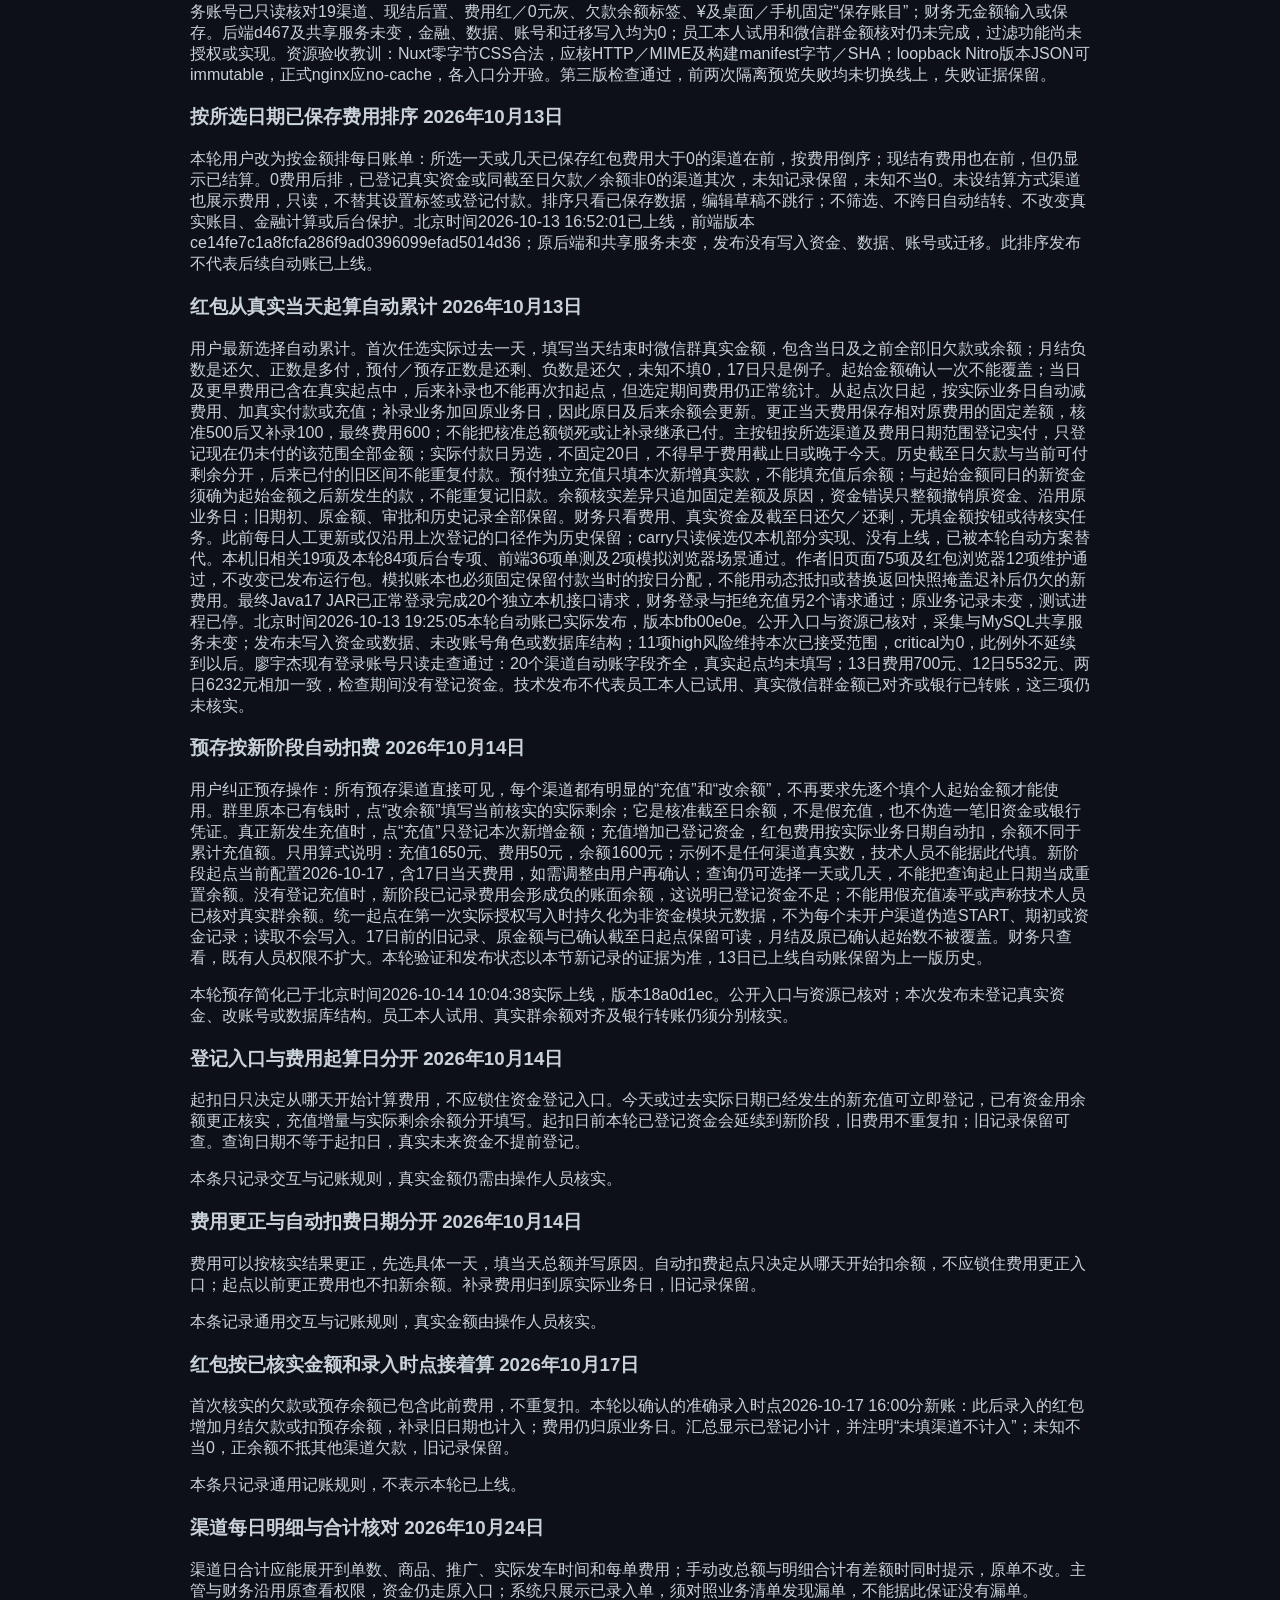
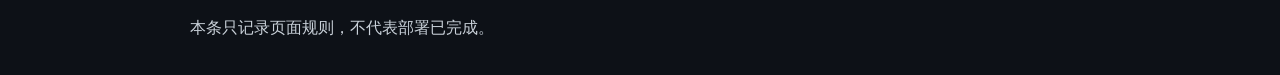
==== commit 949489e0: "docs: 记录渠道每日明细核对规则" ====
--- a/docs/learning.html
+++ b/docs/learning.html
@@ -22,7 +22,7 @@
 </head>
 <body>
     <h1>学习文档 — 跨平台智能比价系统</h1>
-    <p class="updated">最后更新: 2026-10-17</p>
+    <p class="updated">最后更新: 2026-10-24</p>
 
     <h2>项目经验教训</h2>
     <table>
@@ -162,5 +162,6 @@
 <div style="break-inside: avoid;"><h3>登记入口与费用起算日分开 2026年10月14日</h3><p>起扣日只决定从哪天开始计算费用，不应锁住资金登记入口。今天或过去实际日期已经发生的新充值可立即登记，已有资金用余额更正核实，充值增量与实际剩余余额分开填写。起扣日前本轮已登记资金会延续到新阶段，旧费用不重复扣；旧记录保留可查。查询日期不等于起扣日，真实未来资金不提前登记。</p><p>本条只记录交互与记账规则，真实金额仍需由操作人员核实。</p></div>
 <div style="break-inside: avoid;"><h3>费用更正与自动扣费日期分开 2026年10月14日</h3><p>费用可以按核实结果更正，先选具体一天，填当天总额并写原因。自动扣费起点只决定从哪天开始扣余额，不应锁住费用更正入口；起点以前更正费用也不扣新余额。补录费用归到原实际业务日，旧记录保留。</p><p>本条记录通用交互与记账规则，真实金额由操作人员核实。</p></div>
 <div style="break-inside: avoid;"><h3>红包按已核实金额和录入时点接着算 2026年10月17日</h3><p>首次核实的欠款或预存余额已包含此前费用，不重复扣。本轮以确认的准确录入时点2026-10-17 16:00分新账：此后录入的红包增加月结欠款或扣预存余额，补录旧日期也计入；费用仍归原业务日。汇总显示已登记小计，并注明“未填渠道不计入”；未知不当0，正余额不抵其他渠道欠款，旧记录保留。</p><p>本条只记录通用记账规则，不表示本轮已上线。</p></div>
+<div style="break-inside: avoid;"><h3>渠道每日明细与合计核对 2026年10月24日</h3><p>渠道日合计应能展开到单数、商品、推广、实际发车时间和每单费用；手动改总额与明细合计有差额时同时提示，原单不改。主管与财务沿用原查看权限，资金仍走原入口；系统只展示已录入单，须对照业务清单发现漏单，不能据此保证没有漏单。</p><p>本条只记录页面规则，不代表部署已完成。</p></div>
 </body>
 </html>
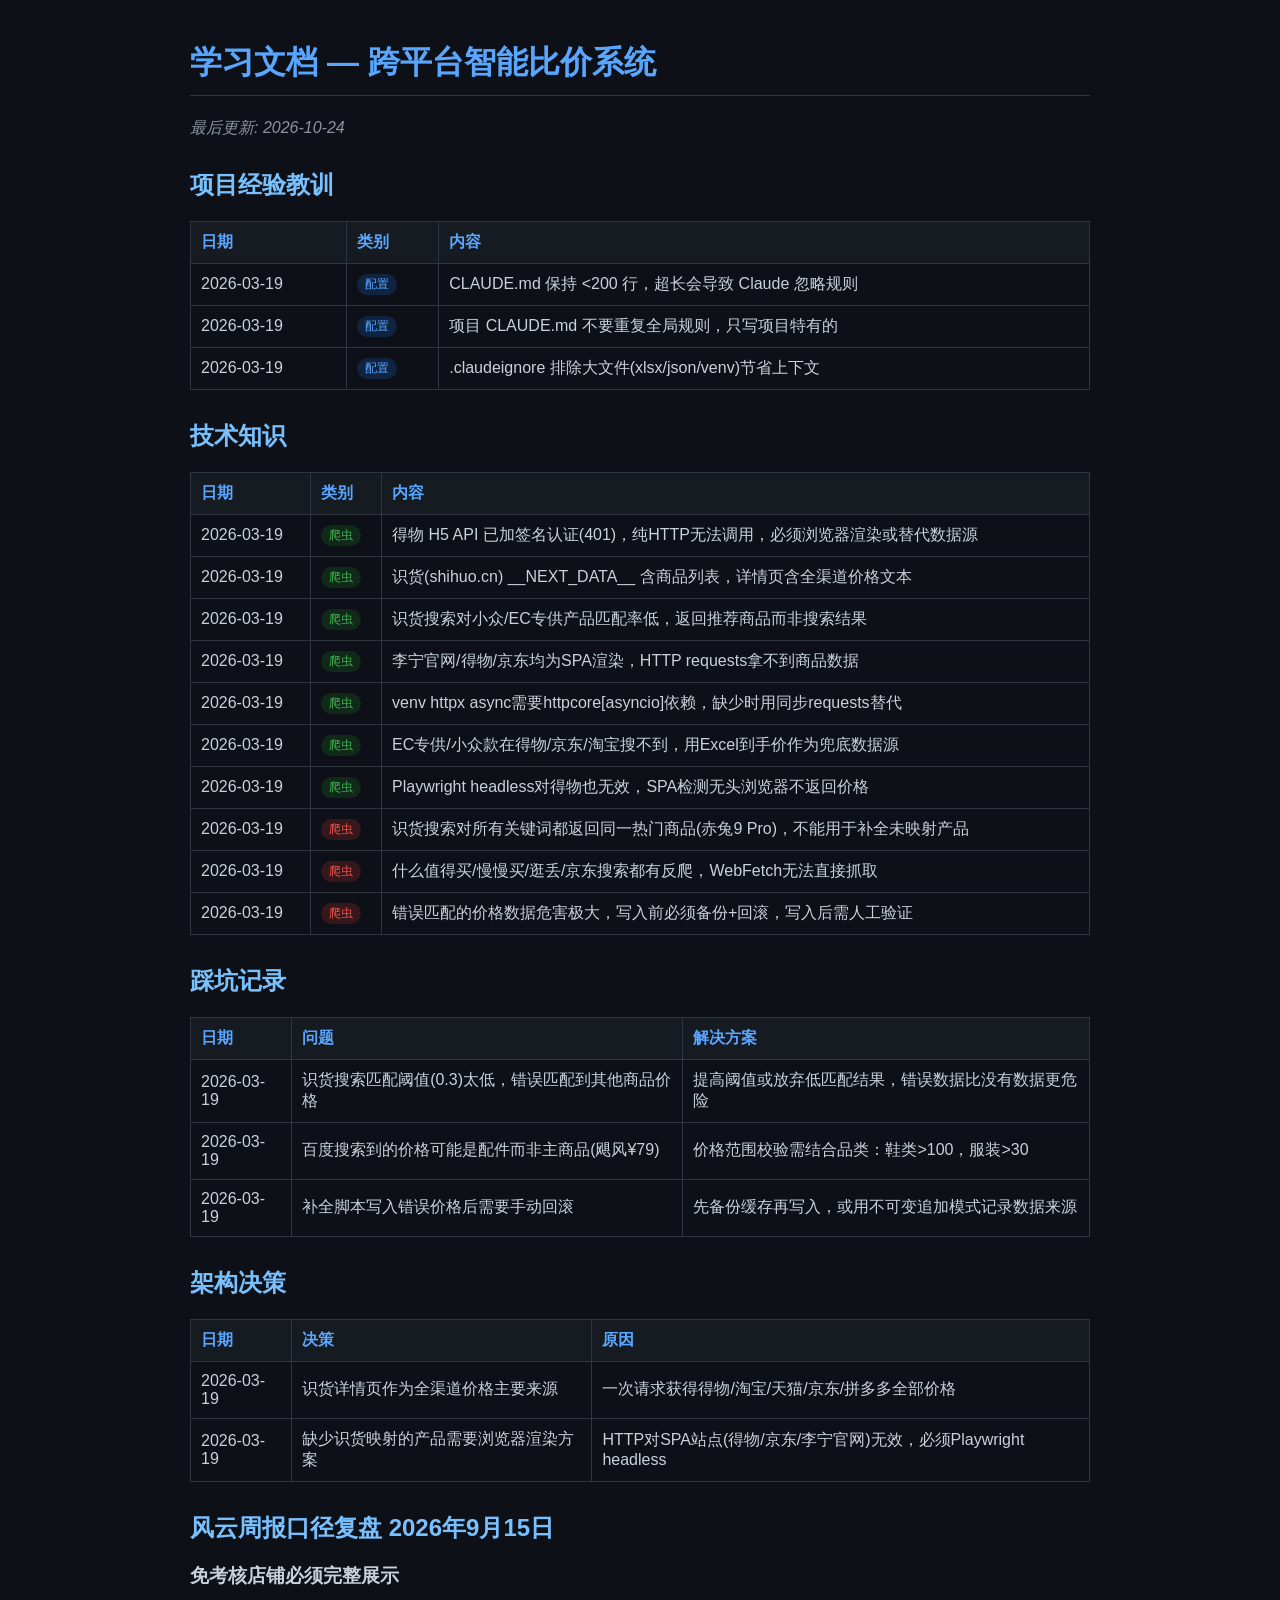
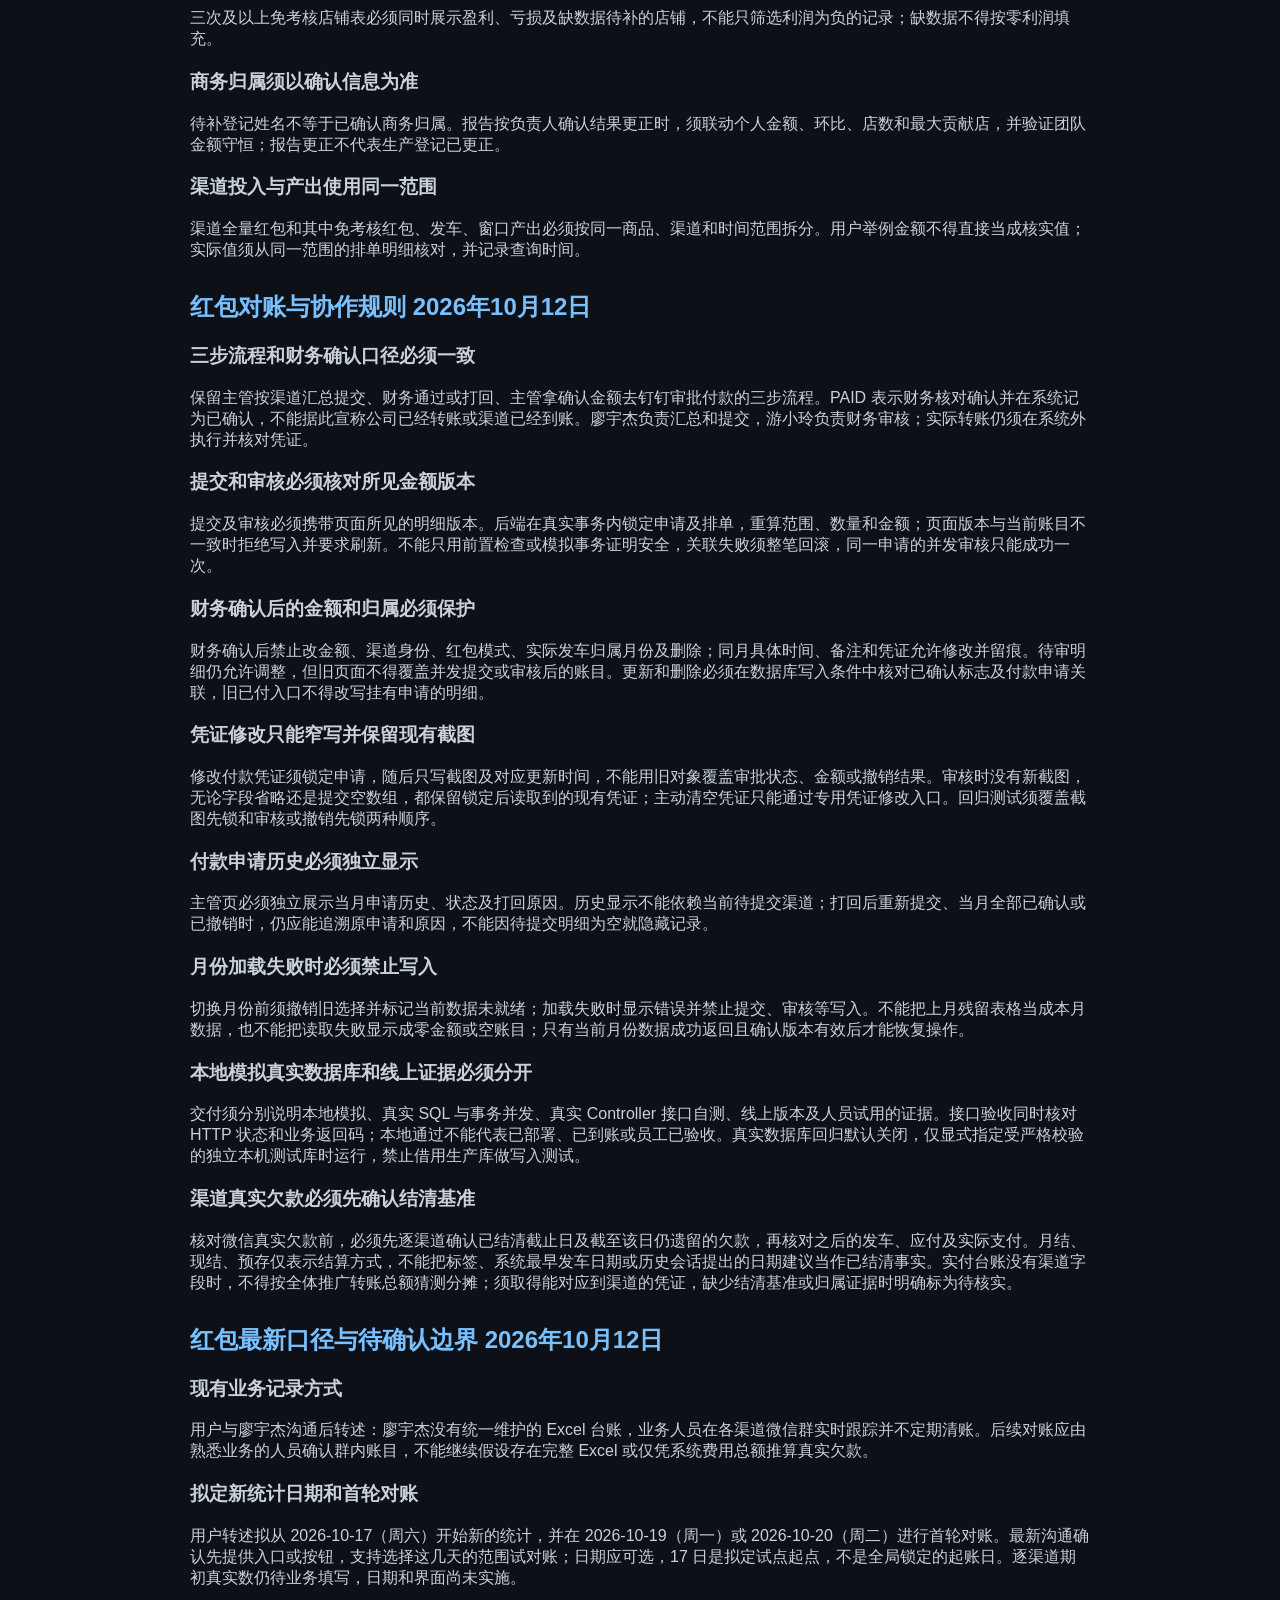
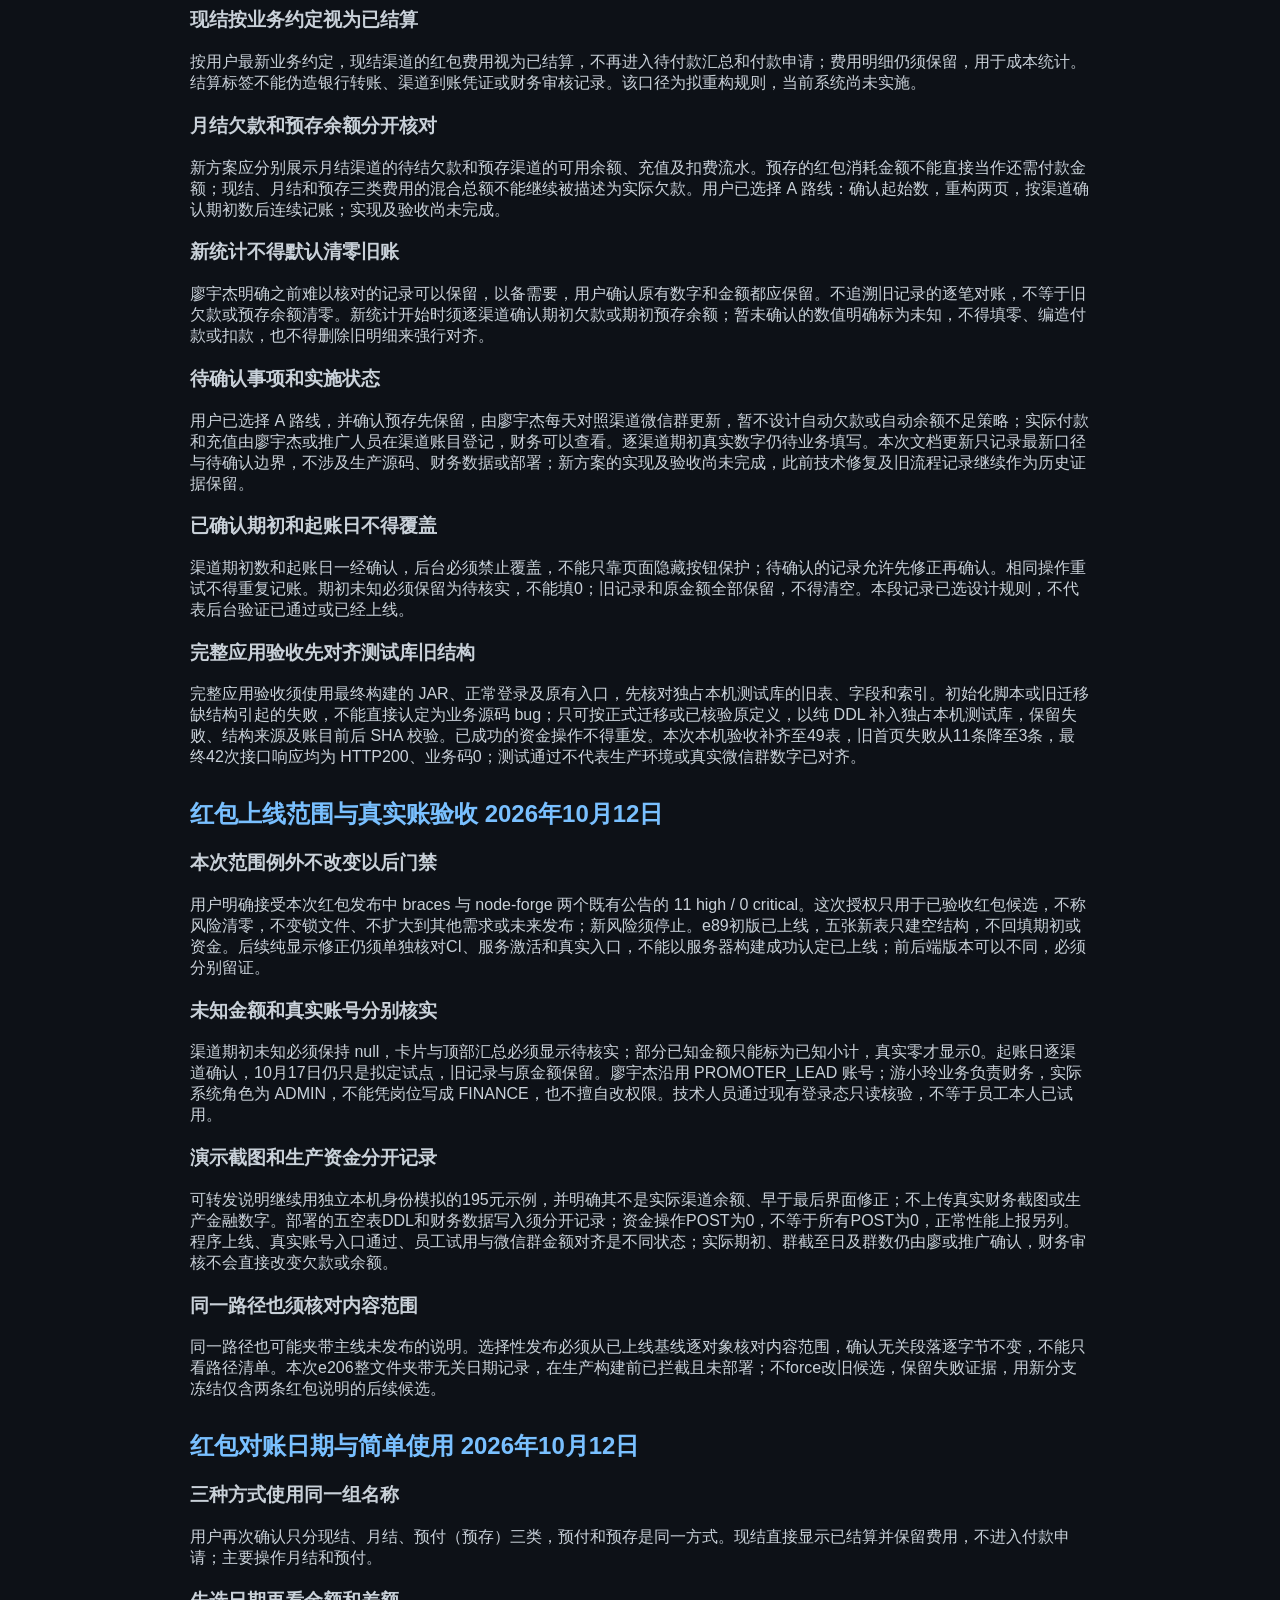
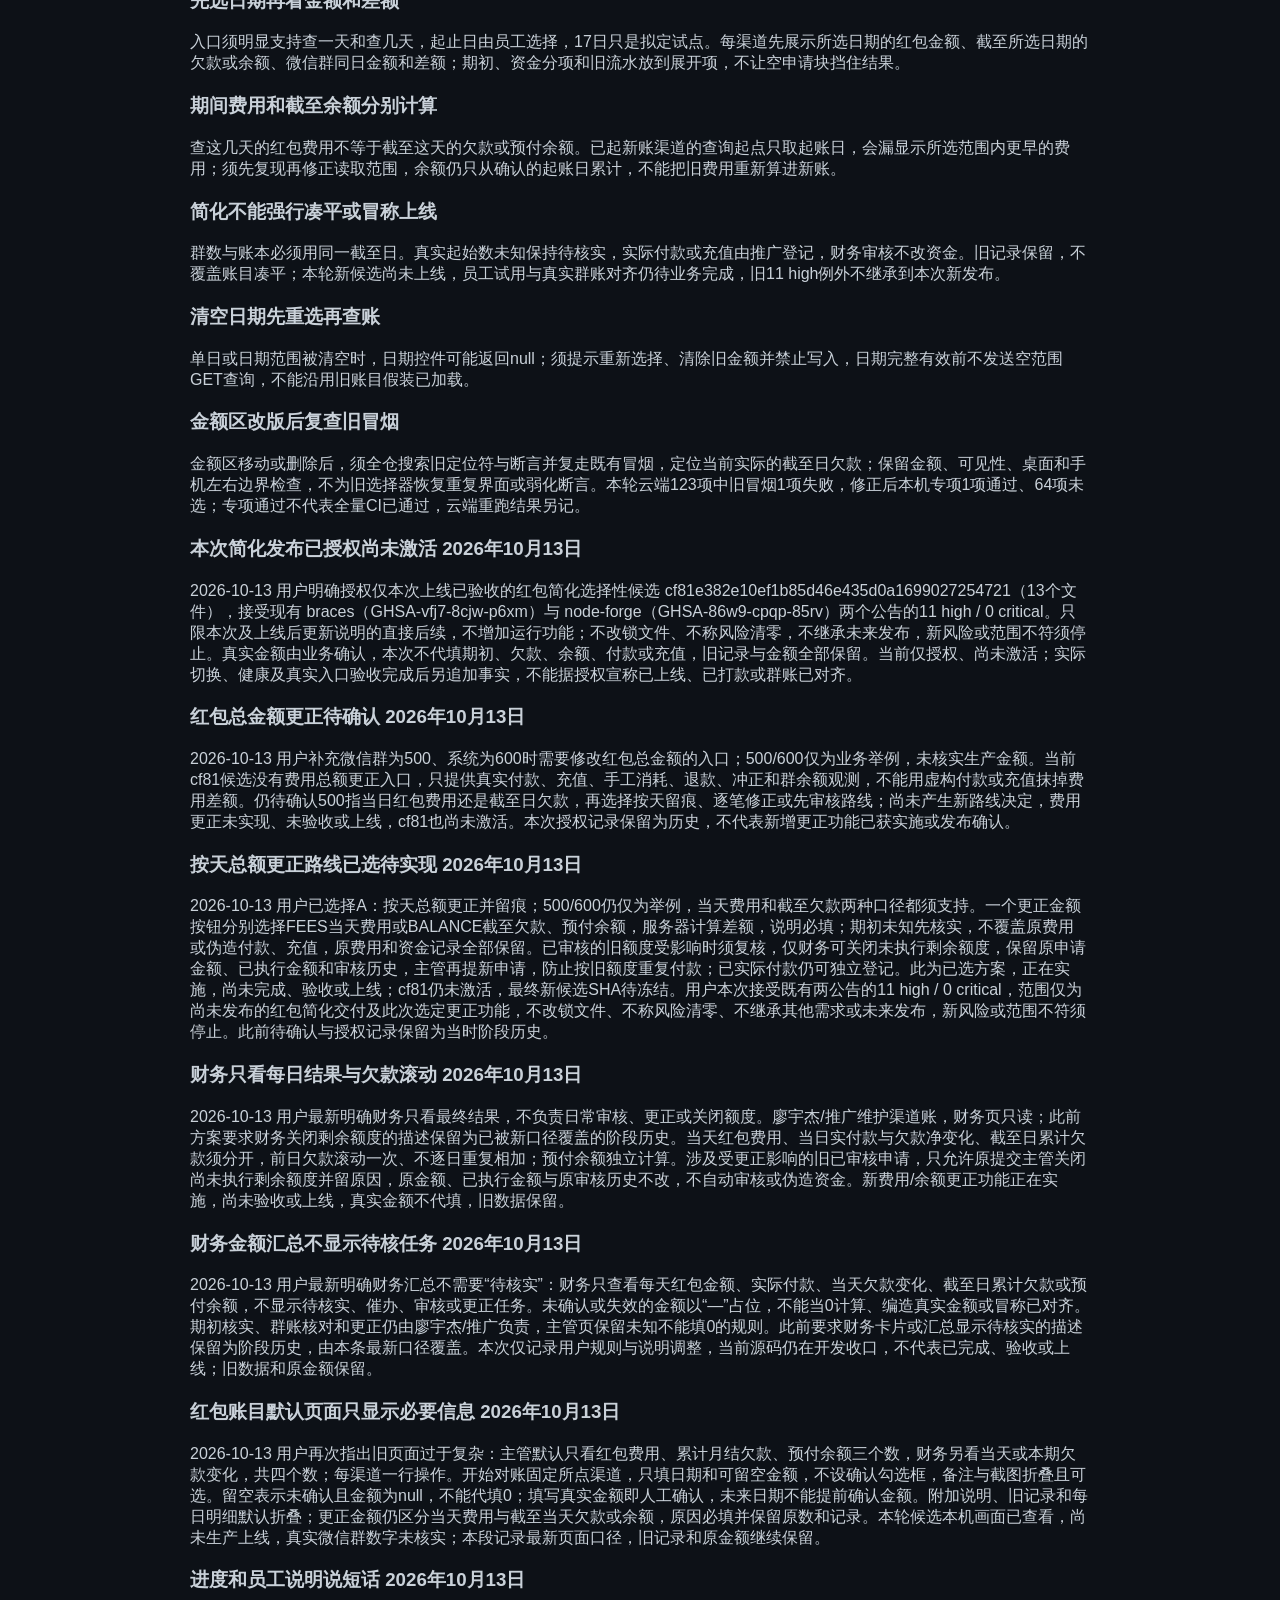
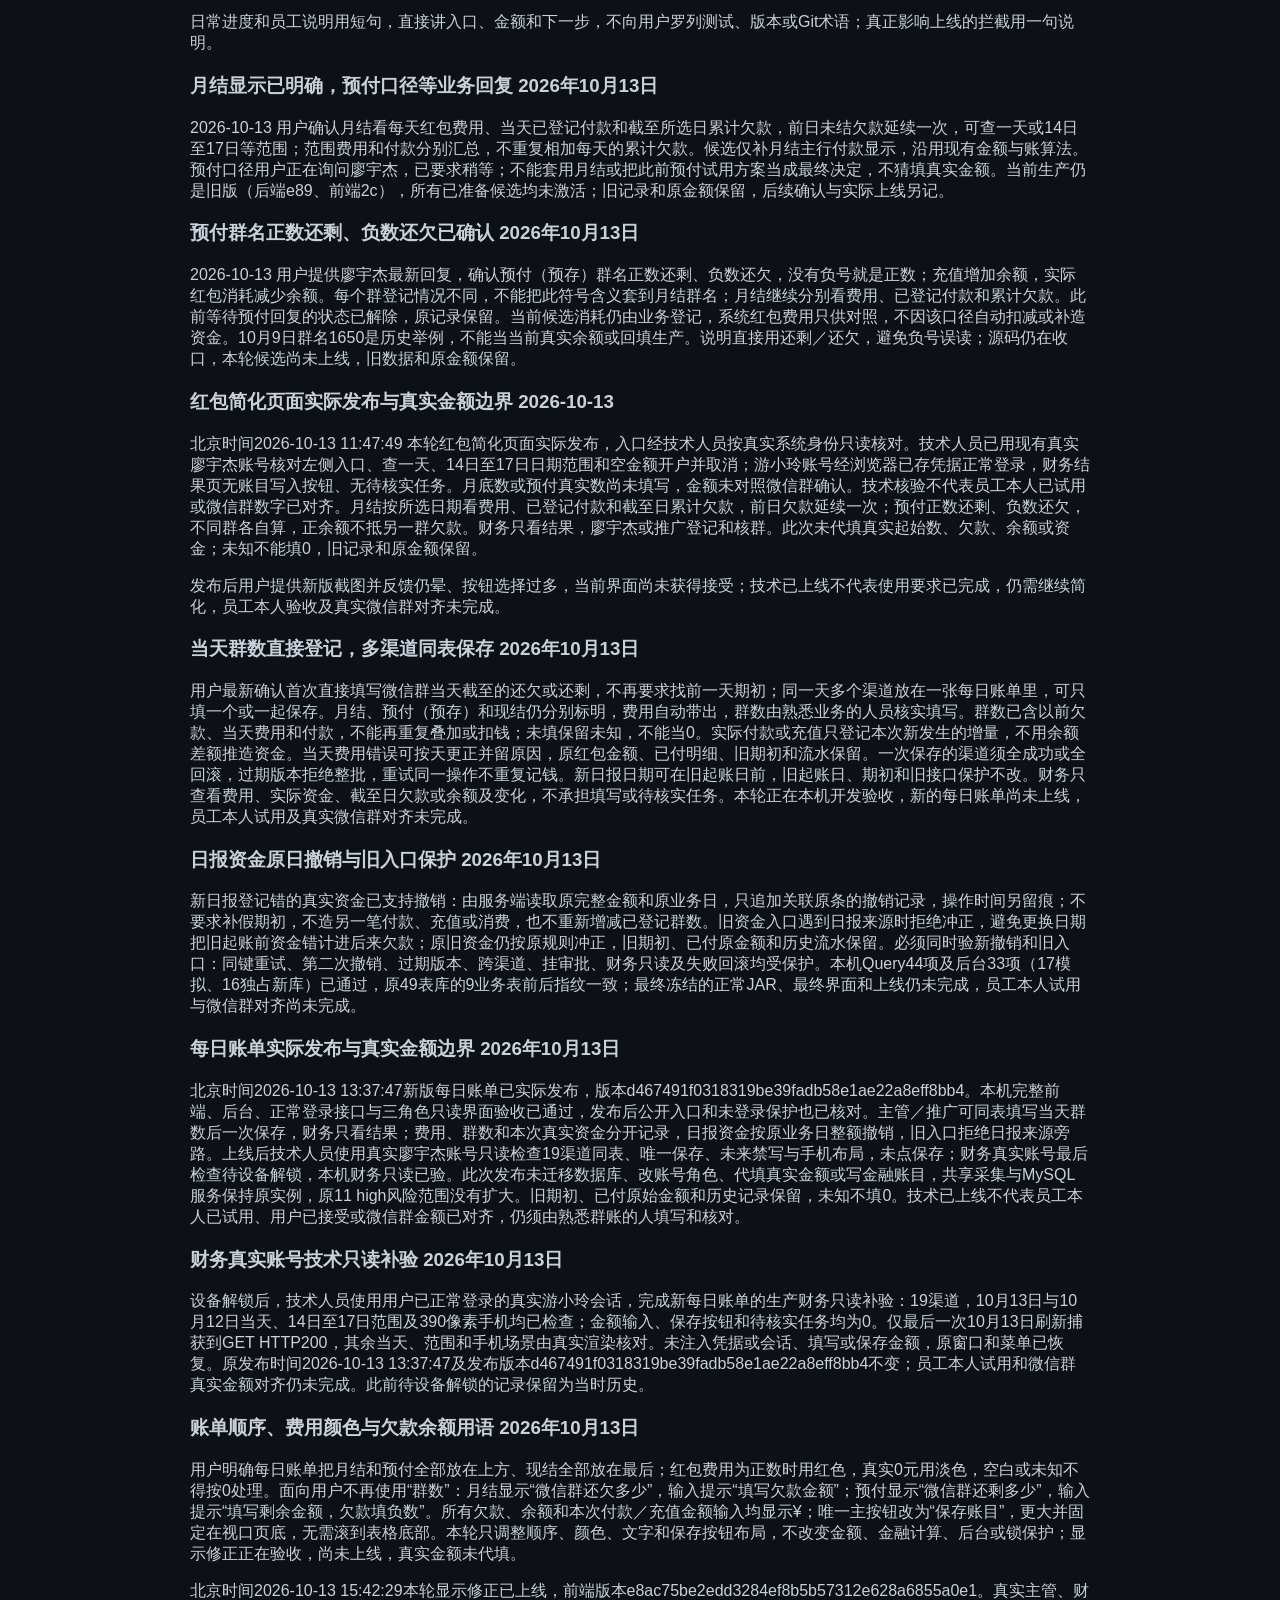
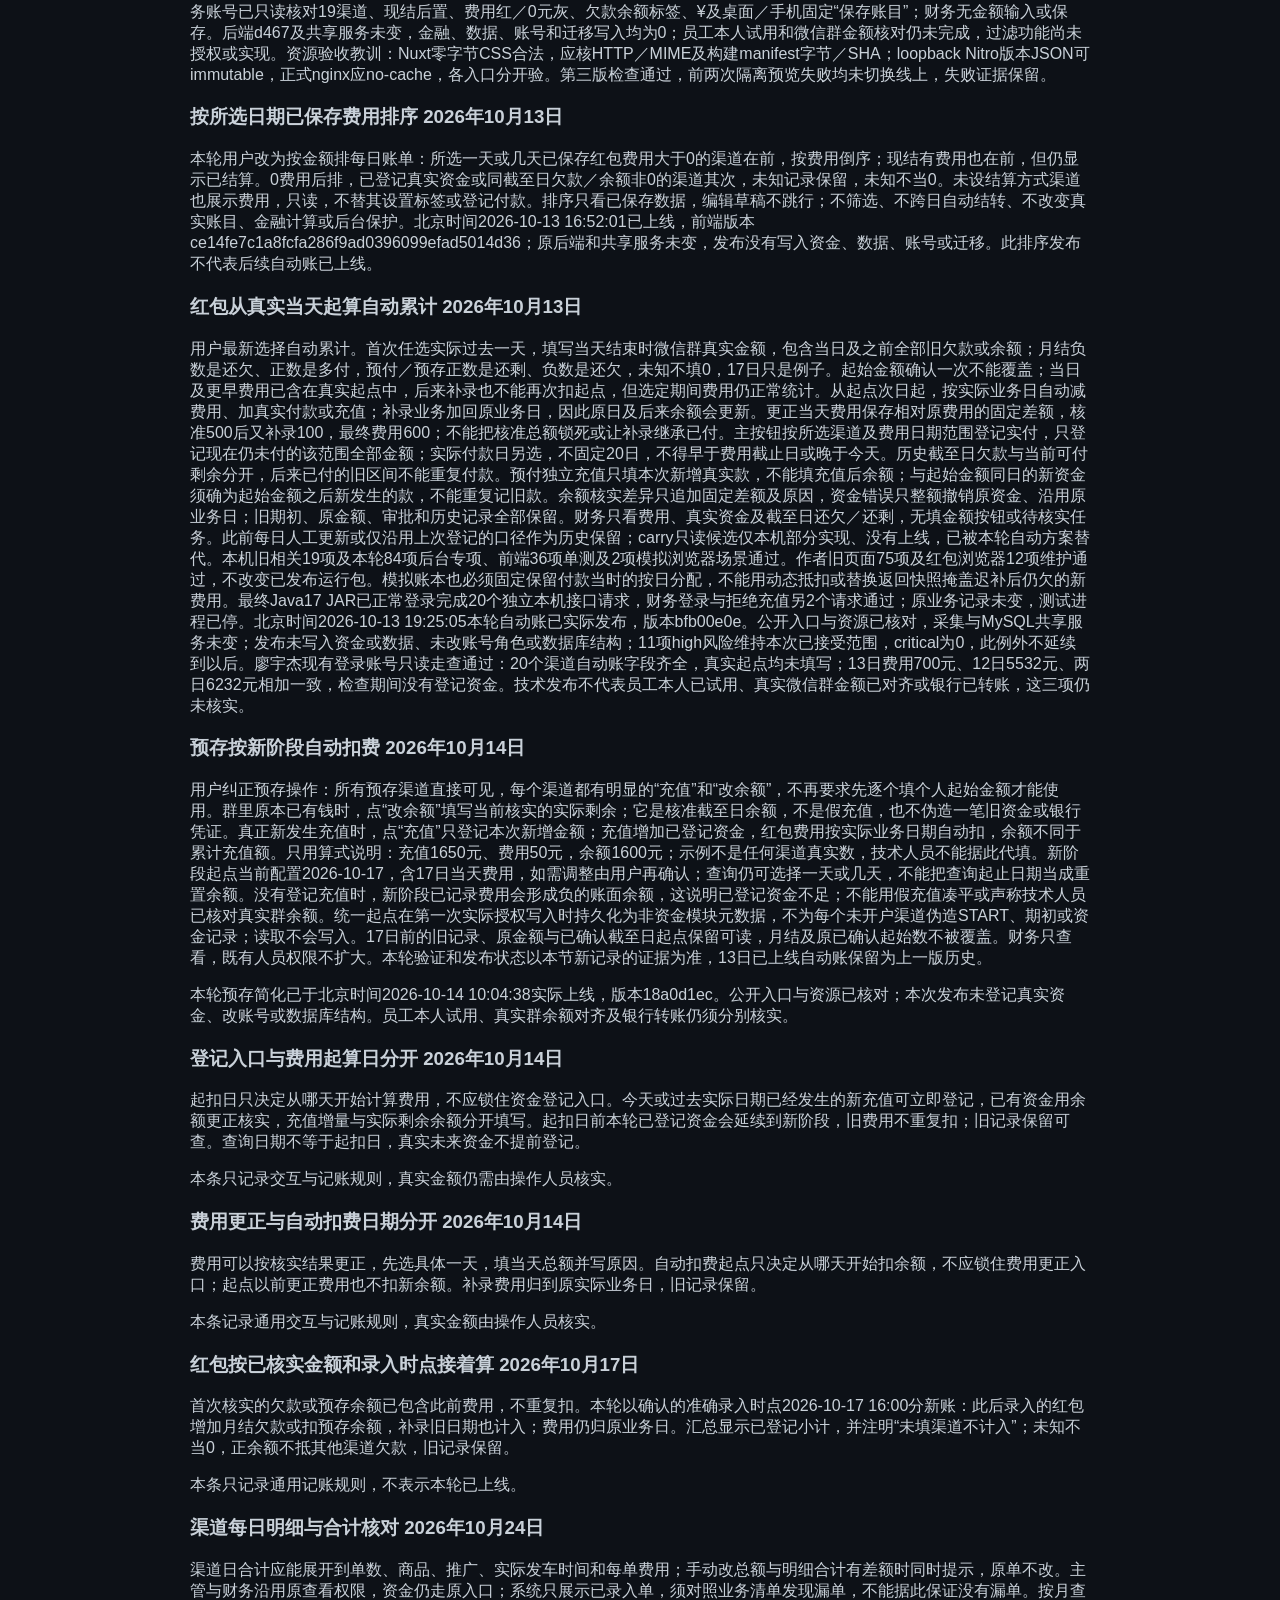
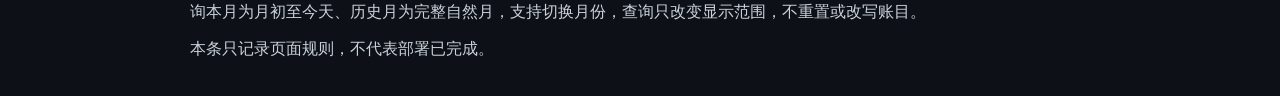
==== commit 09a9d4c0: "docs: 补充红包按月查询日期口径" ====
--- a/docs/learning.html
+++ b/docs/learning.html
@@ -162,6 +162,6 @@
 <div style="break-inside: avoid;"><h3>登记入口与费用起算日分开 2026年10月14日</h3><p>起扣日只决定从哪天开始计算费用，不应锁住资金登记入口。今天或过去实际日期已经发生的新充值可立即登记，已有资金用余额更正核实，充值增量与实际剩余余额分开填写。起扣日前本轮已登记资金会延续到新阶段，旧费用不重复扣；旧记录保留可查。查询日期不等于起扣日，真实未来资金不提前登记。</p><p>本条只记录交互与记账规则，真实金额仍需由操作人员核实。</p></div>
 <div style="break-inside: avoid;"><h3>费用更正与自动扣费日期分开 2026年10月14日</h3><p>费用可以按核实结果更正，先选具体一天，填当天总额并写原因。自动扣费起点只决定从哪天开始扣余额，不应锁住费用更正入口；起点以前更正费用也不扣新余额。补录费用归到原实际业务日，旧记录保留。</p><p>本条记录通用交互与记账规则，真实金额由操作人员核实。</p></div>
 <div style="break-inside: avoid;"><h3>红包按已核实金额和录入时点接着算 2026年10月17日</h3><p>首次核实的欠款或预存余额已包含此前费用，不重复扣。本轮以确认的准确录入时点2026-10-17 16:00分新账：此后录入的红包增加月结欠款或扣预存余额，补录旧日期也计入；费用仍归原业务日。汇总显示已登记小计，并注明“未填渠道不计入”；未知不当0，正余额不抵其他渠道欠款，旧记录保留。</p><p>本条只记录通用记账规则，不表示本轮已上线。</p></div>
-<div style="break-inside: avoid;"><h3>渠道每日明细与合计核对 2026年10月24日</h3><p>渠道日合计应能展开到单数、商品、推广、实际发车时间和每单费用；手动改总额与明细合计有差额时同时提示，原单不改。主管与财务沿用原查看权限，资金仍走原入口；系统只展示已录入单，须对照业务清单发现漏单，不能据此保证没有漏单。</p><p>本条只记录页面规则，不代表部署已完成。</p></div>
+<div style="break-inside: avoid;"><h3>渠道每日明细与合计核对 2026年10月24日</h3><p>渠道日合计应能展开到单数、商品、推广、实际发车时间和每单费用；手动改总额与明细合计有差额时同时提示，原单不改。主管与财务沿用原查看权限，资金仍走原入口；系统只展示已录入单，须对照业务清单发现漏单，不能据此保证没有漏单。按月查询本月为月初至今天、历史月为完整自然月，支持切换月份，查询只改变显示范围，不重置或改写账目。</p><p>本条只记录页面规则，不代表部署已完成。</p></div>
 </body>
 </html>
